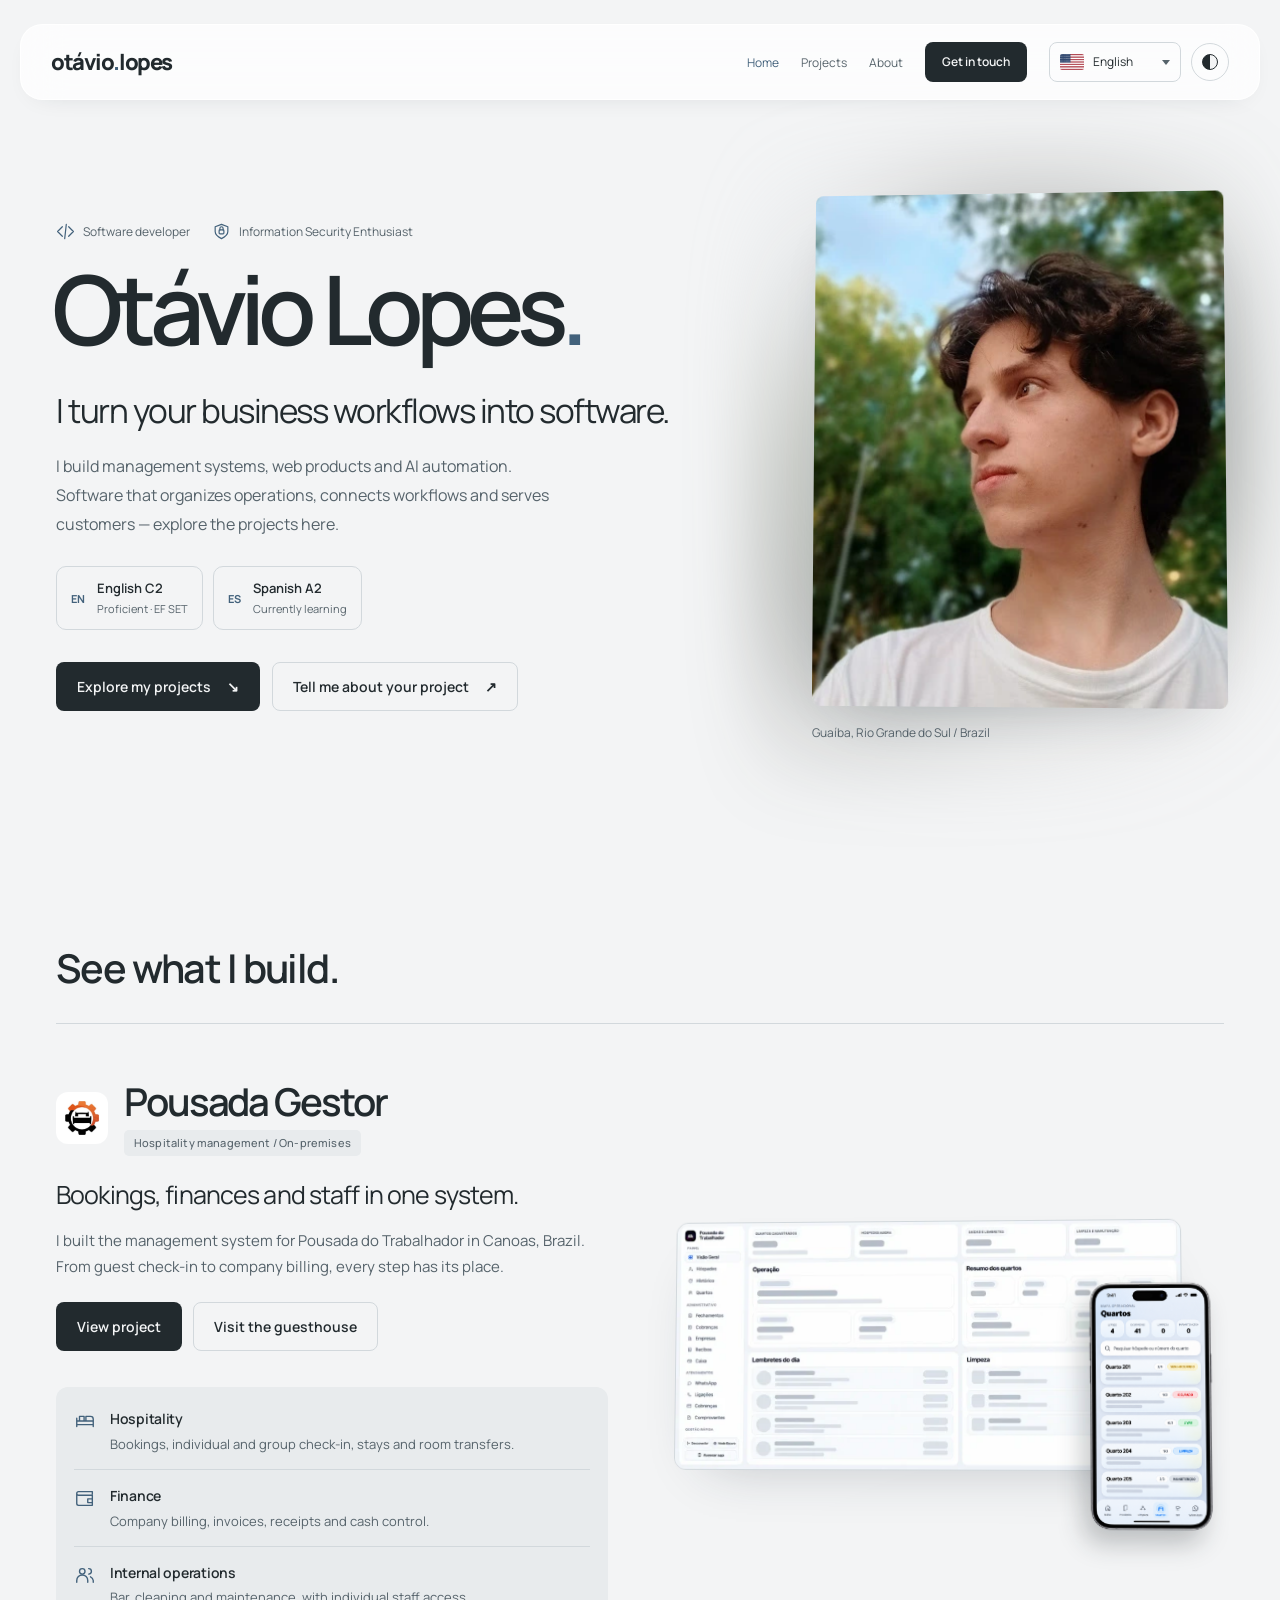
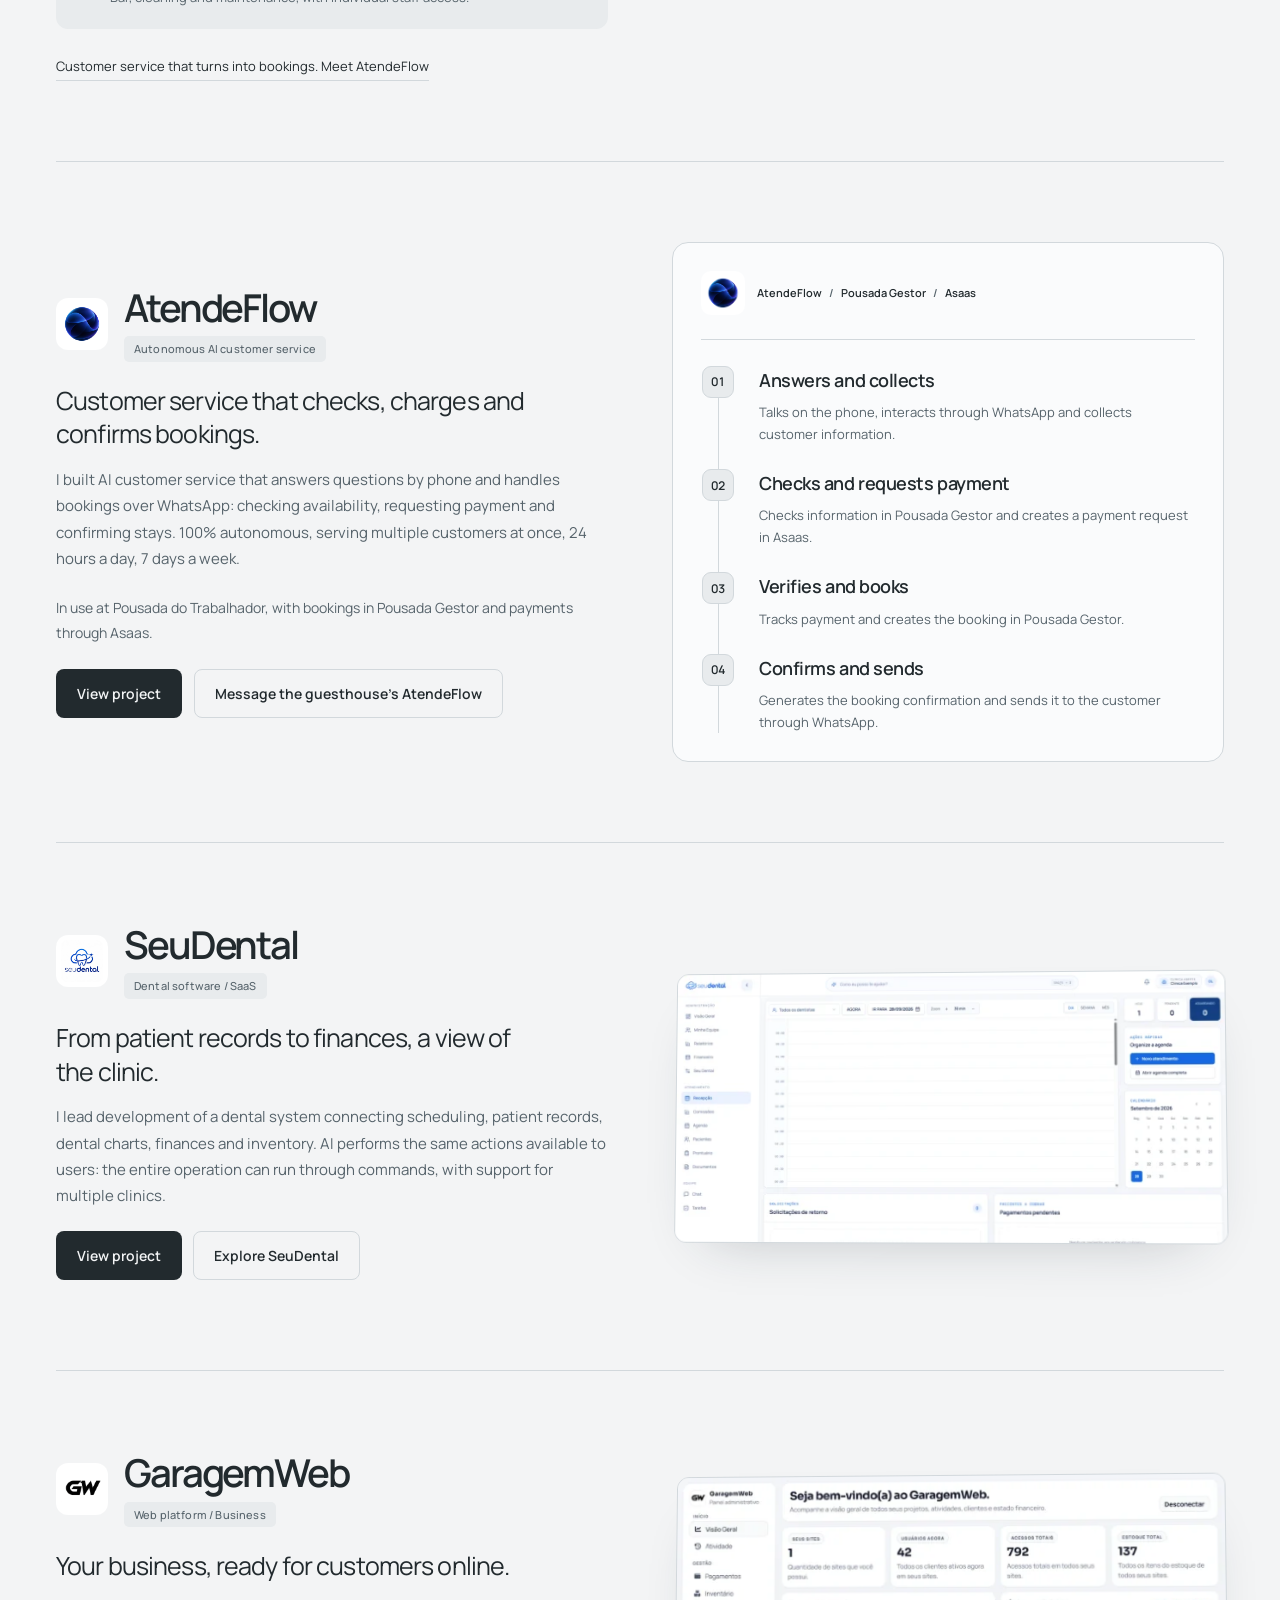
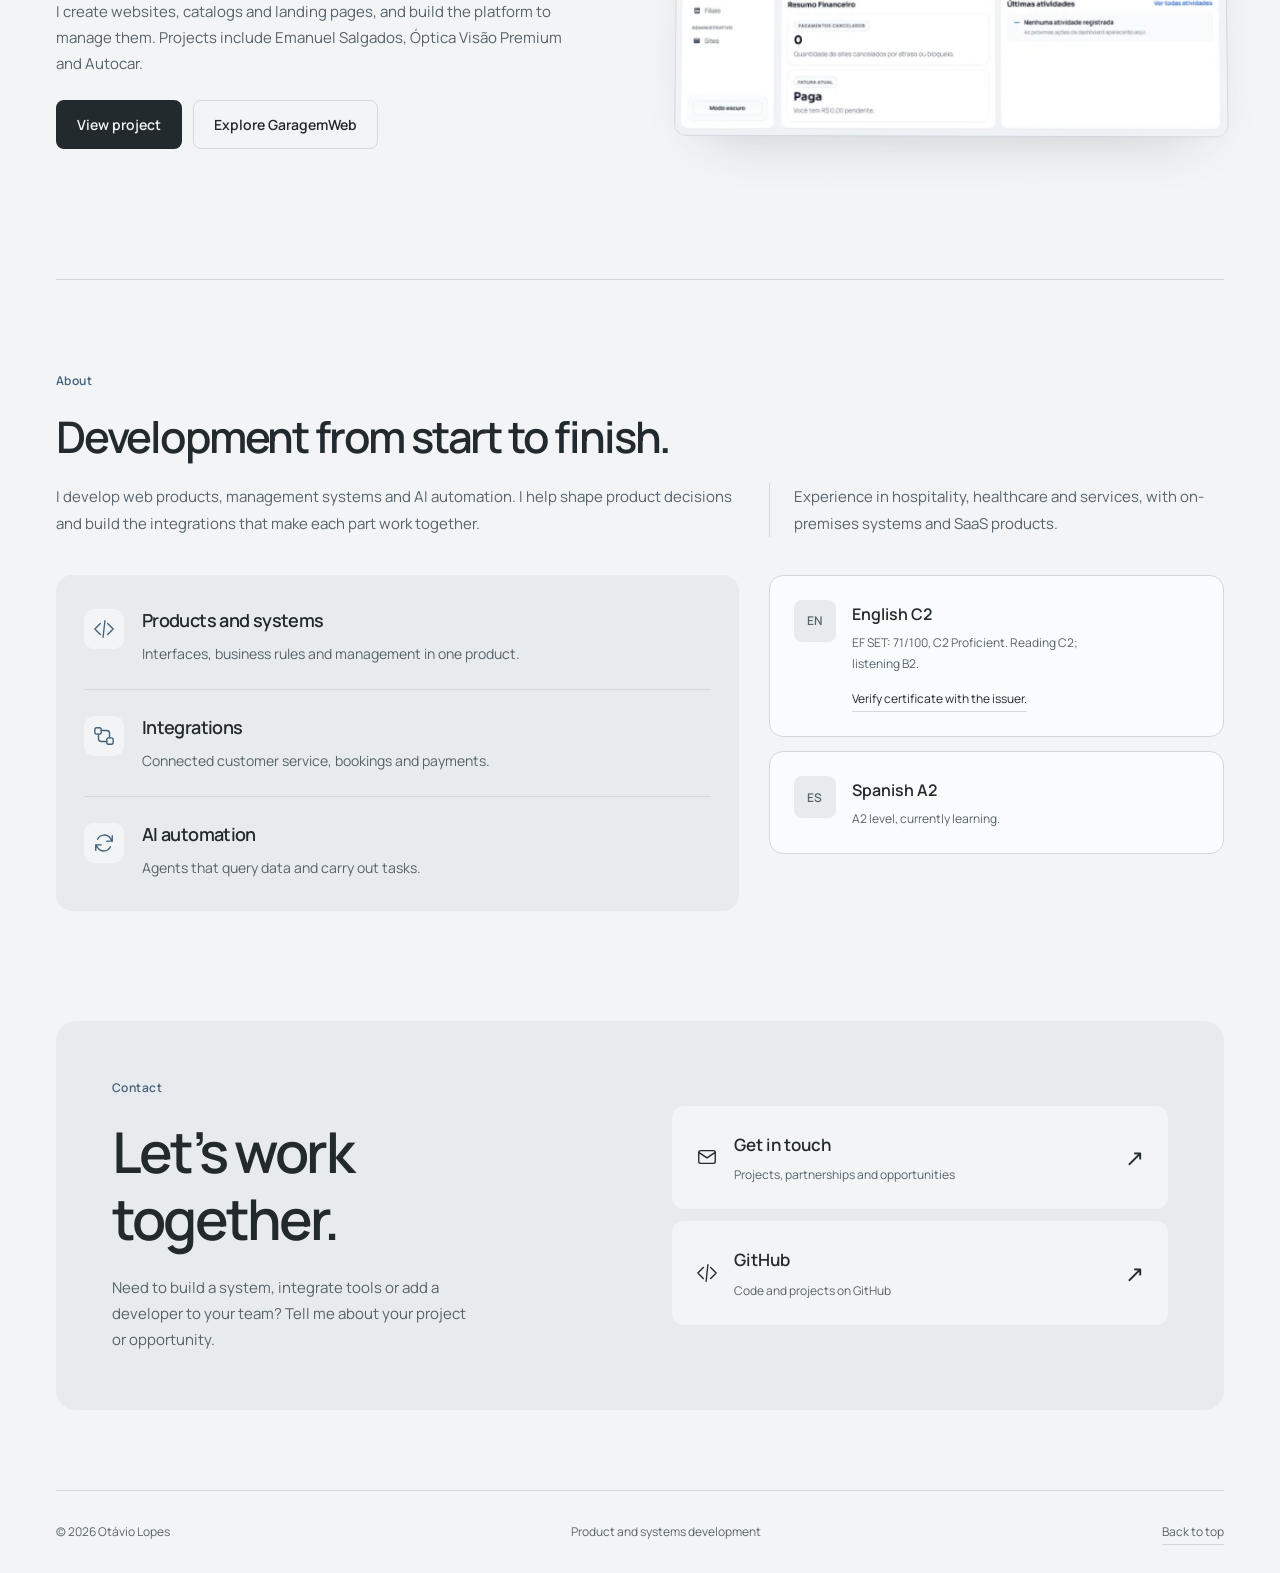
==== index.html @ 93d1ee9b "first commit" ====
<!doctype html>
<html lang="pt-BR">
  <head>
    <meta charset="UTF-8" />
    <meta name="viewport" content="width=device-width, initial-scale=1" />
    <meta
      name="description"
      content="Desenvolvedor de software em Guaíba, RS. Crio sistemas de gestão, produtos web, aplicativos e automações com IA. Conheça meus projetos e entre em contato."
    />
    <meta name="author" content="Otávio Lopes" />
    <meta name="theme-color" content="#f3f4f5" />
    <meta property="og:type" content="profile" />
    <meta property="og:site_name" content="Otávio Lopes" />
    <meta property="og:url" content="https://otaviolopes.com.br/" />
    <meta
      property="og:title"
      content="Otávio Lopes | Desenvolvedor de software e IA"
    />
    <meta
      property="og:description"
      content="Desenvolvedor de software em Guaíba, RS. Crio sistemas de gestão, produtos web, aplicativos e automações com IA. Conheça meus projetos e entre em contato."
    />
    <meta property="og:locale" content="pt_BR" />
    <meta property="og:locale:alternate" content="en_US" />
    <meta property="og:locale:alternate" content="es_ES" />
    <meta
      property="og:image"
      content="https://otaviolopes.com.br/imagens/profile/otavio-lopes.webp"
    />
    <meta property="og:image:alt" content="Otávio Lopes" />
    <meta property="profile:first_name" content="Otávio" />
    <meta property="profile:last_name" content="Lopes" />
    <meta property="profile:username" content="otavio-lops" />
    <meta name="twitter:card" content="summary_large_image" />
    <meta
      name="twitter:title"
      content="Otávio Lopes | Desenvolvedor de software e IA"
    />
    <meta
      name="twitter:description"
      content="Desenvolvedor de software em Guaíba, RS. Crio sistemas de gestão, produtos web, aplicativos e automações com IA. Conheça meus projetos e entre em contato."
    />
    <meta
      name="twitter:image"
      content="https://otaviolopes.com.br/imagens/profile/otavio-lopes.webp"
    />
    <meta name="twitter:image:alt" content="Otávio Lopes" />
    <link rel="canonical" href="https://otaviolopes.com.br/" />
    <link rel="author" href="https://github.com/otavio-lops" />
    <link rel="icon" type="image/webp" href="./imagens/brand/favicon.webp" />
    <link
      rel="preload"
      href="./fonts/manrope-latin.woff2"
      as="font"
      type="font/woff2"
      crossorigin=""
    />
    <title>Otávio Lopes | Desenvolvedor de software e IA</title>
    <script>
      (() => {
        let theme;
        try {
          theme = localStorage.getItem("otavio-theme-choice");
        } catch (_) {}
        document.documentElement.dataset.theme = ["light", "dark"].includes(
          theme,
        )
          ? theme
          : matchMedia("(prefers-color-scheme: dark)").matches
            ? "dark"
            : "light";
      })();
    </script>
    <script type="application/ld+json">
      {
        "@context": "https://schema.org",
        "@graph": [
          {
            "@type": "ProfilePage",
            "@id": "https://otaviolopes.com.br/#profile",
            "url": "https://otaviolopes.com.br/",
            "name": "Otávio Lopes | Desenvolvedor de software e IA",
            "description": "Desenvolvedor de software em Guaíba, RS. Crio sistemas de gestão, produtos web, aplicativos e automações com IA. Conheça meus projetos e entre em contato.",
            "inLanguage": "pt-BR",
            "isPartOf": {
              "@id": "https://otaviolopes.com.br/#website"
            },
            "mainEntity": {
              "@id": "https://otaviolopes.com.br/#person"
            },
            "about": [
              {
                "@id": "https://otaviolopes.com.br/projetos/pousada-gestor.html#software"
              },
              {
                "@id": "https://otaviolopes.com.br/projetos/atendeflow.html#software"
              },
              {
                "@id": "https://otaviolopes.com.br/projetos/seudental.html#software"
              },
              {
                "@id": "https://otaviolopes.com.br/projetos/garagemweb.html#software"
              }
            ],
            "hasPart": {
              "@id": "https://otaviolopes.com.br/#projetos"
            }
          },
          {
            "@type": "WebSite",
            "@id": "https://otaviolopes.com.br/#website",
            "url": "https://otaviolopes.com.br/",
            "name": "Otávio Lopes",
            "description": "Desenvolvedor de software em Guaíba, RS. Crio sistemas de gestão, produtos web, aplicativos e automações com IA. Conheça meus projetos e entre em contato.",
            "inLanguage": ["pt-BR", "en-US", "es-ES"],
            "publisher": {
              "@id": "https://otaviolopes.com.br/#person"
            }
          },
          {
            "@type": "Person",
            "@id": "https://otaviolopes.com.br/#person",
            "name": "Otávio Lopes",
            "url": "https://otaviolopes.com.br/",
            "image": "https://otaviolopes.com.br/imagens/profile/otavio-lopes.webp",
            "jobTitle": "Desenvolvedor de software",
            "description": "Crio sistemas de gestão, produtos web e automações com IA. Software que organiza a operação, conecta processos e atende clientes — com projetos que você pode conhecer aqui.",
            "address": {
              "@type": "PostalAddress",
              "addressLocality": "Guaíba",
              "addressRegion": "RS",
              "addressCountry": "BR"
            },
            "sameAs": ["https://github.com/otavio-lops"],
            "knowsLanguage": ["pt-BR", "en", "es"],
            "affiliation": {
              "@type": "Organization",
              "name": "GaragemWeb",
              "url": "https://garagemweb.com/"
            },
            "knowsAbout": [
              "Desenvolvimento de software",
              "Sistemas de gestão",
              "Automação com inteligência artificial",
              "Integrações de sistemas",
              "Segurança da Informação"
            ]
          },
          {
            "@type": "ItemList",
            "@id": "https://otaviolopes.com.br/#projetos",
            "name": "Projetos de software",
            "itemListElement": [
              {
                "@type": "ListItem",
                "position": 1,
                "url": "https://otaviolopes.com.br/projetos/pousada-gestor.html",
                "item": {
                  "@type": "SoftwareApplication",
                  "@id": "https://otaviolopes.com.br/projetos/pousada-gestor.html#software",
                  "name": "Pousada Gestor",
                  "url": "https://otaviolopes.com.br/projetos/pousada-gestor.html",
                  "description": "Desenvolvi o sistema que reúne a gestão da Pousada do Trabalhador, em Canoas. Da entrada do hóspede ao faturamento da empresa, cada etapa tem seu lugar.",
                  "applicationCategory": "BusinessApplication",
                  "image": "https://otaviolopes.com.br/imagens/projects/pousada-gestor/dashboard.webp",
                  "inLanguage": "pt-BR",
                  "creator": {
                    "@id": "https://otaviolopes.com.br/#person"
                  },
                  "mainEntityOfPage": {
                    "@id": "https://otaviolopes.com.br/projetos/pousada-gestor.html#webpage"
                  },
                  "operatingSystem": "Web, Android"
                }
              },
              {
                "@type": "ListItem",
                "position": 2,
                "url": "https://otaviolopes.com.br/projetos/atendeflow.html",
                "item": {
                  "@type": "SoftwareApplication",
                  "@id": "https://otaviolopes.com.br/projetos/atendeflow.html#software",
                  "name": "AtendeFlow",
                  "url": "https://otaviolopes.com.br/projetos/atendeflow.html",
                  "description": "Criei um atendimento com IA que responde dúvidas por telefone e conduz reservas pelo WhatsApp: consulta disponibilidade, gera cobranças e confirma a hospedagem. 100% autônomo, atendendo 24 horas por dia, 7 dias por semana, vários clientes ao mesmo tempo.",
                  "applicationCategory": "BusinessApplication",
                  "image": "https://otaviolopes.com.br/imagens/projects/atendeflow/logo.webp",
                  "inLanguage": "pt-BR",
                  "creator": {
                    "@id": "https://otaviolopes.com.br/#person"
                  },
                  "mainEntityOfPage": {
                    "@id": "https://otaviolopes.com.br/projetos/atendeflow.html#webpage"
                  }
                }
              },
              {
                "@type": "ListItem",
                "position": 3,
                "url": "https://otaviolopes.com.br/projetos/seudental.html",
                "item": {
                  "@type": "SoftwareApplication",
                  "@id": "https://otaviolopes.com.br/projetos/seudental.html#software",
                  "name": "SeuDental",
                  "url": "https://otaviolopes.com.br/projetos/seudental.html",
                  "description": "Lidero o desenvolvimento de um sistema odontológico que conecta agenda, prontuários, odontograma, financeiro e estoque. A IA executa as mesmas ações disponíveis ao usuário: toda a operação pode ser feita por comandos, com suporte a múltiplas clínicas.",
                  "applicationCategory": "HealthApplication",
                  "image": "https://otaviolopes.com.br/imagens/projects/seudental/dashboard.webp",
                  "inLanguage": "pt-BR",
                  "creator": {
                    "@id": "https://otaviolopes.com.br/#person"
                  },
                  "mainEntityOfPage": {
                    "@id": "https://otaviolopes.com.br/projetos/seudental.html#webpage"
                  },
                  "sameAs": "https://seudental.com.br/"
                }
              },
              {
                "@type": "ListItem",
                "position": 4,
                "url": "https://otaviolopes.com.br/projetos/garagemweb.html",
                "item": {
                  "@type": "SoftwareApplication",
                  "@id": "https://otaviolopes.com.br/projetos/garagemweb.html#software",
                  "name": "GaragemWeb",
                  "url": "https://otaviolopes.com.br/projetos/garagemweb.html",
                  "description": "Crio sites, catálogos e landing pages e desenvolvo a plataforma que permite administrá-los. Entre os trabalhos estão Emanuel Salgados, Óptica Visão Premium e Autocar.",
                  "applicationCategory": "BusinessApplication",
                  "image": "https://otaviolopes.com.br/imagens/projects/garagemweb/dashboard.webp",
                  "inLanguage": "pt-BR",
                  "creator": {
                    "@id": "https://otaviolopes.com.br/#person"
                  },
                  "mainEntityOfPage": {
                    "@id": "https://otaviolopes.com.br/projetos/garagemweb.html#webpage"
                  },
                  "sameAs": "https://garagemweb.com/"
                }
              }
            ]
          }
        ]
      }
    </script>
    <link rel="stylesheet" href="./vendor/select2.min.css" />
    <link rel="stylesheet" href="./styles.css" />
    <meta name="robots" content="index, follow, max-image-preview:large" />
  </head>
  <body>
    <a class="skip-link" href="#conteudo" data-i18n="skip"
      >Ir para o conteúdo</a
    >
    <header class="site-header container">
      <a class="brand" href="#inicio" aria-label="otávio.lopes"
        >otávio<span class="brand-dot">.</span>lopes</a
      >
      <nav
        id="navigation"
        class="main-nav"
        aria-label="Navegação principal"
        data-i18n-aria="navigation"
      >
        <a href="#inicio" data-i18n="nav_home">Início</a
        ><a href="#projetos" data-i18n="nav_projects">Projetos</a
        ><a href="#sobre" data-i18n="nav_about">Sobre</a
        ><button
          class="button header-contact contact-open"
          type="button"
          data-i18n="contact_action"
          aria-haspopup="dialog"
          aria-controls="contact-dialog"
        >
          Entrar em contato
        </button>
      </nav>
      <div class="header-controls">
        <label class="sr-only" for="language" data-i18n="language"
          >Idioma</label
        >
        <div class="language-picker">
          <select id="language">
            <option value="auto" data-i18n="automatic">Automático</option>
            <option value="pt" lang="pt-BR">PT</option>
            <option value="en" lang="en-US">EN</option>
            <option value="es" lang="es-ES">ES</option>
          </select>
        </div>
        <button
          type="button"
          class="theme-toggle"
          aria-label="Ativar tema escuro"
          aria-pressed="false"
        >
          <span class="theme-symbol" aria-hidden="true"></span>
        </button>
        <button
          type="button"
          class="nav-toggle"
          aria-label="Menu"
          data-i18n-aria="menu"
          aria-controls="navigation"
          aria-expanded="false"
        >
          <span data-i18n="menu">Menu</span
          ><span class="menu-symbol" aria-hidden="true"></span>
        </button>
      </div>
    </header>
    <main id="conteudo">
      <section id="inicio" class="hero container" aria-labelledby="hero-title">
        <div class="hero-copy">
          <div class="hero-specialties">
            <p class="hero-profession">
              <svg
                class="icon"
                viewBox="0 0 24 24"
                fill="none"
                stroke="currentColor"
                stroke-width="1.5"
                stroke-linecap="round"
                stroke-linejoin="round"
                aria-hidden="true"
              >
                <path d="m8 6-6 6 6 6m8-12 6 6-6 6m-3-15-2 18" /></svg
              ><span data-i18n="hero_label">Desenvolvedor de software</span>
            </p>
            <p class="hero-profession">
              <svg
                class="icon"
                viewBox="0 0 24 24"
                fill="none"
                stroke="currentColor"
                stroke-width="1.5"
                stroke-linecap="round"
                stroke-linejoin="round"
                aria-hidden="true"
              >
                <path d="M12 3 4 6v6c0 5 8 9 8 9s8-4 8-9V6l-8-3Z" />
                <rect x="9" y="10" width="6" height="5" rx="1" />
                <path d="M10 10V8a2 2 0 0 1 4 0v2" /></svg
              ><span data-i18n="security_label"
                >Entusiasta de Segurança da Informação</span
              >
            </p>
          </div>
          <h1 id="hero-title">
            Otávio Lopes<span class="name-period">.</span>
          </h1>
          <p data-i18n="hero_statement" class="hero-statement">
            Transformo processos do seu negócio em software.
          </p>
          <p data-i18n="hero_summary" class="hero-summary">
            Crio sistemas de gestão, produtos web e automações com IA. Software
            que organiza a operação, conecta processos e atende clientes — com
            projetos que você pode conhecer aqui.
          </p>
          <div class="hero-credentials">
            <button
              class="language-badge certificate-open"
              type="button"
              aria-label="Ver certificado C2"
              data-i18n-aria="certificate"
            >
              <span class="credential-code" aria-hidden="true">EN</span
              ><span class="credential-copy"
                ><strong data-i18n="english_level">Inglês C2</strong
                ><span data-i18n="english_detail"
                  >Proficiente · EF SET</span
                ></span
              >
            </button>
            <div class="language-badge">
              <span class="credential-code" aria-hidden="true">ES</span
              ><span class="credential-copy"
                ><strong data-i18n="spanish_level">Espanhol A2</strong
                ><span data-i18n="spanish_detail">Em aprendizado</span></span
              >
            </div>
          </div>
          <div class="actions">
            <a class="button" href="#projetos"
              ><span data-i18n="explore">Conheça meus projetos</span
              ><span aria-hidden="true">↘</span></a
            ><a class="button button-secondary" href="#contato"
              ><span data-i18n="talk">Fale sobre seu projeto</span
              ><span aria-hidden="true">↗</span></a
            >
          </div>
        </div>
        <figure class="hero-portrait">
          <div class="portrait-light" aria-hidden="true"></div>
          <img
            src="./imagens/profile/otavio-lopes.webp"
            width="512"
            height="512"
            alt="Otávio Lopes"
            fetchpriority="high"
          />
          <figcaption data-i18n="portrait_caption">
            Guaíba, Rio Grande do Sul / Brasil
          </figcaption>
        </figure>
      </section>
      <section
        id="projetos"
        class="projects container section"
        aria-labelledby="projects-title"
      >
        <div class="section-intro">
          <h2 data-i18n="projects_title" id="projects-title">
            O que eu desenvolvo, na prática.
          </h2>
        </div>
        <article
          id="pousada-gestor"
          class="case case-pousada"
          aria-labelledby="p-name"
        >
          <div class="case-heading">
            <div>
              <div class="project-identity">
                <img
                  class="project-logo"
                  src="./imagens/projects/pousada-gestor/logo.webp"
                  width="56"
                  height="56"
                  alt=""
                  loading="lazy"
                />
                <div class="project-title-group">
                  <h3 id="p-name">Pousada Gestor</h3>
                  <p data-i18n="p_category" class="case-category">
                    Gestão hoteleira / On-premises
                  </p>
                </div>
              </div>
            </div>
            <div class="case-description">
              <p data-i18n="p_title" class="case-statement">
                Reservas, caixa e equipe em um só sistema.
              </p>
              <p data-i18n="p_text">
                Desenvolvi o sistema que reúne a gestão da Pousada do
                Trabalhador, em Canoas. Da entrada do hóspede ao faturamento da
                empresa, cada etapa tem seu lugar.
              </p>
              <a
                class="button project-detail-button"
                href="./projetos/pousada-gestor.html"
                ><span data-i18n="view_project">Ver o projeto</span></a
              >
              <a
                class="button button-secondary"
                href="https://pousadadotrabalhador.com/"
                target="_blank"
                rel="noopener noreferrer"
                ><span data-i18n="visit_operation">Conheça a pousada</span></a
              >
            </div>
            <div class="operation-map">
              <div>
                <svg
                  class="icon"
                  viewBox="0 0 24 24"
                  fill="none"
                  stroke="currentColor"
                  stroke-width="1.5"
                  stroke-linecap="round"
                  stroke-linejoin="round"
                  aria-hidden="true"
                >
                  <path
                    d="M3 18v-9m18 9v-6H3m3 0V7h5v5m2 0V7h5a3 3 0 0 1 3 3v2M3 16h18"
                  />
                </svg>
                <div>
                  <h4 data-i18n="p_stays">Hospedagem</h4>
                  <p data-i18n="p_stays_text">
                    Reservas, check-in individual e em grupo, estadias e troca
                    de quartos.
                  </p>
                </div>
              </div>
              <div>
                <svg
                  class="icon"
                  viewBox="0 0 24 24"
                  fill="none"
                  stroke="currentColor"
                  stroke-width="1.5"
                  stroke-linecap="round"
                  stroke-linejoin="round"
                  aria-hidden="true"
                >
                  <path
                    d="M20 8V5H5a2 2 0 0 0 0 4h15v11H5a2 2 0 0 1-2-2V7m17 6h-5v4h5"
                  />
                </svg>
                <div>
                  <h4 data-i18n="p_finance">Financeiro</h4>
                  <p data-i18n="p_finance_text">
                    Cobranças para empresas, notas fiscais, recibos e controle
                    de caixa.
                  </p>
                </div>
              </div>
              <div>
                <svg
                  class="icon"
                  viewBox="0 0 24 24"
                  fill="none"
                  stroke="currentColor"
                  stroke-width="1.5"
                  stroke-linecap="round"
                  stroke-linejoin="round"
                  aria-hidden="true"
                >
                  <circle cx="9" cy="8" r="3" />
                  <path
                    d="M3 20v-2a6 6 0 0 1 12 0v2m1-15a3 3 0 0 1 0 6m2 3a5 5 0 0 1 3 4v2"
                  />
                </svg>
                <div>
                  <h4 data-i18n="p_team">Operação interna</h4>
                  <p data-i18n="p_team_text">
                    Bar, limpeza e manutenção, com acesso individual para a
                    equipe.
                  </p>
                </div>
              </div>
            </div>
            <a class="integration-link text-link" href="#atendeflow"
              ><span data-i18n="p_integration"
                >Atendimento que vira reserva. Veja o AtendeFlow</span
              ></a
            >
          </div>
          <figure class="case-visual pousada-media">
            <div class="image-link">
              <img
                src="./imagens/projects/pousada-gestor/dashboard.webp"
                srcset="
                  ./imagens/projects/pousada-gestor/dashboard-640.webp  640w,
                  ./imagens/projects/pousada-gestor/dashboard.webp     1792w
                "
                sizes="(max-width: 767px) 92vw, 45vw"
                alt="Visão geral do painel do Pousada Gestor"
                data-i18n-alt="photo_alt"
                width="1792"
                height="878"
                loading="lazy"
              />
              <img
                class="pousada-phone"
                src="./imagens/projects/pousada-gestor/mobile.webp"
                width="941"
                height="1672"
                alt="App do Pousada Gestor para celular com mapa de ocupação dos quartos"
                data-i18n-alt="pousada_phone_alt"
                loading="lazy"
              />
            </div>
          </figure>
        </article>
        <article
          id="atendeflow"
          class="case case-flow"
          aria-labelledby="a-name"
        >
          <div class="case-heading">
            <div>
              <div class="project-identity">
                <img
                  class="project-logo"
                  src="./imagens/projects/atendeflow/logo.webp"
                  width="56"
                  height="56"
                  alt=""
                  loading="lazy"
                />
                <div class="project-title-group">
                  <h3 id="a-name">AtendeFlow</h3>
                  <p data-i18n="a_category" class="case-category">
                    Atendimento autônomo com IA
                  </p>
                </div>
              </div>
            </div>
            <div class="case-description">
              <p data-i18n="a_title" class="case-statement">
                Atendimento que consulta, cobra e confirma reservas.
              </p>
              <p data-i18n="a_text">
                Criei um atendimento com IA que responde dúvidas por telefone e
                conduz reservas pelo WhatsApp: consulta disponibilidade, gera
                cobranças e confirma a hospedagem. 100% autônomo, atendendo 24
                horas por dia, 7 dias por semana, vários clientes ao mesmo
                tempo.
              </p>
            </div>
            <div class="flow-details">
              <div>
                <p data-i18n="a_context">
                  Em uso na Pousada do Trabalhador, com reservas no Pousada
                  Gestor e cobranças pelo Asaas.
                </p>
              </div>
              <div class="flow-actions">
                <a
                  class="button project-detail-button"
                  href="./projetos/atendeflow.html"
                  ><span data-i18n="view_project">Ver o projeto</span></a
                ><a
                  class="button button-secondary"
                  href="https://wa.me/555123917293"
                  target="_blank"
                  rel="noopener noreferrer"
                  ><span data-i18n="a_call"
                    >Mandar mensagem para o AtendeFlow da Pousada</span
                  ></a
                >
              </div>
            </div>
          </div>
          <div class="flow-board">
            <div class="flow-board-heading">
              <img
                src="./imagens/projects/atendeflow/logo.webp"
                width="44"
                height="44"
                alt=""
                loading="lazy"
              /><span
                >AtendeFlow <span aria-hidden="true">/</span> Pousada Gestor
                <span aria-hidden="true">/</span> Asaas</span
              >
            </div>
            <ol class="flow-steps">
              <li>
                <span class="step-number" aria-hidden="true">01</span>
                <h4 data-i18n="a_1">Atende e coleta</h4>
                <p data-i18n="a_1_text">
                  Conversa por ligação, interage pelo WhatsApp e reúne os dados
                  do cliente.
                </p>
              </li>
              <li>
                <span class="step-number" aria-hidden="true">02</span>
                <h4 data-i18n="a_2">Consulta e cobra</h4>
                <p data-i18n="a_2_text">
                  Consulta informações no Pousada Gestor e cria a cobrança no
                  Asaas.
                </p>
              </li>
              <li>
                <span class="step-number" aria-hidden="true">03</span>
                <h4 data-i18n="a_3">Verifica e reserva</h4>
                <p data-i18n="a_3_text">
                  Acompanha o pagamento e realiza a reserva no Pousada Gestor.
                </p>
              </li>
              <li>
                <span class="step-number" aria-hidden="true">04</span>
                <h4 data-i18n="a_4">Confirma e envia</h4>
                <p data-i18n="a_4_text">
                  Gera o comprovante da reserva e envia ao cliente pelo
                  WhatsApp.
                </p>
              </li>
            </ol>
          </div>
        </article>
        <article
          id="seudental"
          class="case case-dental"
          aria-labelledby="s-name"
        >
          <div class="case-heading">
            <div>
              <div class="project-identity">
                <img
                  class="project-logo"
                  src="./imagens/projects/seudental/logo.webp"
                  width="56"
                  height="56"
                  alt=""
                  loading="lazy"
                />
                <div class="project-title-group">
                  <h3 id="s-name">SeuDental</h3>
                  <p data-i18n="s_category" class="case-category">
                    Software odontológico / SaaS
                  </p>
                </div>
              </div>
            </div>
            <div class="case-description">
              <p data-i18n="s_title" class="case-statement">
                Do prontuário ao caixa, uma visão da clínica.
              </p>
              <p data-i18n="s_text">
                Lidero o desenvolvimento de um sistema odontológico que conecta
                agenda, prontuários, odontograma, financeiro e estoque. A IA
                executa as mesmas ações disponíveis ao usuário: toda a operação
                pode ser feita por comandos, com suporte a múltiplas clínicas.
              </p>
              <a
                class="button project-detail-button"
                href="./projetos/seudental.html"
                ><span data-i18n="view_project">Ver o projeto</span></a
              >
              <a
                class="button button-secondary"
                href="https://seudental.com.br/"
                target="_blank"
                rel="noopener noreferrer"
                ><span data-i18n="visit_s">Explorar o SeuDental</span></a
              >
            </div>
          </div>
          <figure class="case-visual dental-media">
            <div class="image-link">
              <img
                src="./imagens/projects/seudental/dashboard.webp"
                srcset="
                  ./imagens/projects/seudental/dashboard-640.webp  640w,
                  ./imagens/projects/seudental/dashboard.webp     1904w
                "
                sizes="(max-width: 767px) 92vw, 45vw"
                alt="Tela de recepção do SeuDental com agenda e dados demonstrativos"
                data-i18n-alt="dental_alt"
                width="1904"
                height="939"
                loading="lazy"
              />
            </div>
          </figure>
        </article>
        <article
          id="garagemweb"
          class="case case-garage"
          aria-labelledby="g-name"
        >
          <div class="case-heading">
            <div>
              <div class="project-identity">
                <img
                  class="project-logo"
                  src="./imagens/projects/garagemweb/logo.webp"
                  width="56"
                  height="56"
                  alt=""
                  loading="lazy"
                />
                <div class="project-title-group">
                  <h3 id="g-name">GaragemWeb</h3>
                  <p data-i18n="g_category" class="case-category">
                    Plataforma web / Negócios
                  </p>
                </div>
              </div>
            </div>
            <div class="case-description">
              <p data-i18n="g_title" class="case-statement">
                Seu negócio pronto para receber clientes online.
              </p>
              <p data-i18n="g_text">
                Crio sites, catálogos e landing pages e desenvolvo a plataforma
                que permite administrá-los. Entre os trabalhos estão Emanuel
                Salgados, Óptica Visão Premium e Autocar.
              </p>
              <a
                class="button project-detail-button"
                href="./projetos/garagemweb.html"
                ><span data-i18n="view_project">Ver o projeto</span></a
              >
              <a
                class="button button-secondary"
                href="https://garagemweb.com/"
                target="_blank"
                rel="noopener noreferrer"
                ><span data-i18n="visit_g">Conheça a GaragemWeb</span></a
              >
            </div>
          </div>
          <figure class="case-visual garage-media">
            <div class="image-link">
              <img
                src="./imagens/projects/garagemweb/dashboard.webp"
                srcset="
                  ./imagens/projects/garagemweb/dashboard-640.webp  640w,
                  ./imagens/projects/garagemweb/dashboard.webp     1600w
                "
                sizes="(max-width: 767px) 92vw, 45vw"
                alt="Painel administrativo da GaragemWeb com visão geral dos sites e financeiro"
                data-i18n-alt="garage_alt"
                width="1600"
                height="756"
                loading="lazy"
              />
            </div>
          </figure>
        </article>
      </section>
      <section
        id="sobre"
        class="about-section section container"
        aria-labelledby="about-title"
      >
        <div class="about-grid about-rebuilt">
          <div class="about-overview">
            <p data-i18n="nav_about" class="section-label">Sobre</p>
            <h2 data-i18n="about_title" id="about-title">
              Desenvolvimento de ponta a ponta.
            </h2>
            <div class="about-copy">
              <p data-i18n="about_1">
                Desenvolvo produtos web, sistemas de gestão e automações com IA.
                Participo das decisões do produto e construo as integrações que
                fazem cada parte funcionar em conjunto.
              </p>
              <p data-i18n="about_2">
                Experiência em hotelaria, saúde e serviços, com sistemas locais
                e produtos SaaS.
              </p>
            </div>
          </div>
          <ul class="capability-list">
            <li>
              <svg
                class="icon"
                viewBox="0 0 24 24"
                fill="none"
                stroke="currentColor"
                stroke-width="1.5"
                stroke-linecap="round"
                stroke-linejoin="round"
                aria-hidden="true"
              >
                <path d="m8 6-6 6 6 6m8-12 6 6-6 6m-3-15-2 18" />
              </svg>
              <div>
                <h3 data-i18n="capability_product">Produtos e sistemas</h3>
                <p data-i18n="capability_product_text">
                  Interfaces, regras de negócio e gestão em um mesmo produto.
                </p>
              </div>
            </li>
            <li>
              <svg
                class="icon"
                viewBox="0 0 24 24"
                fill="none"
                stroke="currentColor"
                stroke-width="1.5"
                stroke-linecap="round"
                stroke-linejoin="round"
                aria-hidden="true"
              >
                <rect x="2" y="3" width="7" height="7" rx="2" />
                <rect x="15" y="14" width="7" height="7" rx="2" />
                <path d="M9 6h6a3 3 0 0 1 3 3v5M6 10v5a3 3 0 0 0 3 3h6" />
              </svg>
              <div>
                <h3 data-i18n="capability_integrations">Integrações</h3>
                <p data-i18n="capability_integrations_text">
                  Atendimento, reservas e pagamentos conectados.
                </p>
              </div>
            </li>
            <li>
              <svg
                class="icon"
                viewBox="0 0 24 24"
                fill="none"
                stroke="currentColor"
                stroke-width="1.5"
                stroke-linecap="round"
                stroke-linejoin="round"
                aria-hidden="true"
              >
                <path
                  d="M5 8a8 8 0 0 1 14-1l2 3m0-6v6h-6M19 16a8 8 0 0 1-14 1l-2-3m0 6v-6h6"
                />
              </svg>
              <div>
                <h3 data-i18n="capability_ai">Automação com IA</h3>
                <p data-i18n="capability_ai_text">
                  Agentes que consultam dados e executam tarefas.
                </p>
              </div>
            </li>
          </ul>
          <div class="language-strip">
            <div class="language-summary">
              <span class="language-code" aria-hidden="true">EN</span>
              <div>
                <h3 data-i18n="english_level">Inglês C2</h3>
                <p data-i18n="english_scores">
                  EF SET: 71/100, C2 Proficient. Leitura C2; compreensão oral
                  B2.
                </p>
              </div>
              <a
                class="text-link"
                href="https://cert.efset.org/8QAYNV"
                target="_blank"
                rel="noopener noreferrer"
                ><span data-i18n="validate">Validar no EF SET</span></a
              >
            </div>
            <div class="language-summary">
              <span class="language-code" aria-hidden="true">ES</span>
              <div>
                <h3 data-i18n="spanish_level">Espanhol A2</h3>
                <p data-i18n="spanish_learning">
                  Nível A2, em processo de aprendizado.
                </p>
              </div>
            </div>
          </div>
        </div>
      </section>
      <section
        id="contato"
        class="contact-section section container contact-rebuilt"
        aria-labelledby="contact-title"
      >
        <div class="contact-panel">
          <div class="contact-heading">
            <p data-i18n="nav_contact" class="section-label">Contato</p>
            <h2 data-i18n="contact_title" id="contact-title">
              Vamos trabalhar juntos.
            </h2>
            <p data-i18n="contact_text">
              Precisa desenvolver um sistema, integrar ferramentas ou reforçar
              sua equipe? Conte o contexto do projeto ou da oportunidade.
            </p>
          </div>
          <div class="contact-options">
            <button
              class="contact-option contact-open"
              type="button"
              aria-haspopup="dialog"
              aria-controls="contact-dialog"
            >
              <svg
                class="icon"
                viewBox="0 0 24 24"
                fill="none"
                stroke="currentColor"
                stroke-width="1.5"
                stroke-linecap="round"
                stroke-linejoin="round"
                aria-hidden="true"
              >
                <rect x="3" y="5" width="18" height="14" rx="2" />
                <path d="m3 7 9 6 9-6" /></svg
              ><span class="contact-option-copy"
                ><strong data-i18n="contact_action">Entrar em contato</strong
                ><span data-i18n="contact_note" class="contact-address"
                  >Projetos, parcerias e oportunidades</span
                ></span
              ><span class="contact-arrow" aria-hidden="true">↗</span></button
            ><a
              class="contact-option"
              href="https://github.com/otavio-lops"
              target="_blank"
              rel="noopener noreferrer"
              ><svg
                class="icon"
                viewBox="0 0 24 24"
                fill="none"
                stroke="currentColor"
                stroke-width="1.5"
                stroke-linecap="round"
                stroke-linejoin="round"
                aria-hidden="true"
              >
                <path d="m8 6-6 6 6 6m8-12 6 6-6 6m-3-15-2 18" />
              </svg>
              <div>
                <strong>GitHub</strong
                ><span data-i18n="github" class="contact-address"
                  >Código e projetos no GitHub</span
                >
              </div>
              <span class="contact-arrow" aria-hidden="true">↗</span></a
            >
          </div>
        </div>
      </section>
    </main>
    <footer class="container site-footer">
      <p>© <span id="current-year">2026</span> Otávio Lopes</p>
      <p data-i18n="footer">Desenvolvimento de produtos e sistemas</p>
      <a href="#inicio" class="text-link"
        ><span data-i18n="back">Voltar ao início</span></a
      >
    </footer>
    <dialog
      id="contact-dialog"
      class="contact-dialog"
      aria-labelledby="contact-dialog-title"
    >
      <div class="dialog-heading">
        <h2 id="contact-dialog-title" data-i18n="contact_action">
          Entrar em contato
        </h2>
        <button
          class="dialog-close contact-dialog-close"
          type="button"
          aria-label="Fechar"
          data-i18n-aria="close"
        >
          <svg
            viewBox="0 0 24 24"
            fill="none"
            stroke="currentColor"
            stroke-width="1.75"
            stroke-linecap="round"
            aria-hidden="true"
          >
            <path d="m6 6 12 12M18 6 6 18" />
          </svg>
        </button>
      </div>
      <div class="contact-dialog-grid">
        <section
          class="contact-form-card"
          aria-labelledby="contact-intro-title"
        >
          <h3 id="contact-intro-title" data-i18n="contact_intro">
            Qual é o próximo passo do seu projeto?
          </h3>
          <p data-i18n="contact_intro_text">
            Conte o que você quer construir ou melhorar e em que ponto está
            hoje.
          </p>
          <form
            id="contact-form"
            class="contact-form"
            action="https://formspree.io/f/xaeqbloy"
            method="POST"
            aria-describedby="contact-status"
          >
            <div class="contact-fields">
              <div class="form-field">
                <label for="contact-name" data-i18n="form_name">Nome</label
                ><input
                  id="contact-name"
                  name="name"
                  type="text"
                  autocomplete="name"
                  required
                  maxlength="120"
                />
              </div>
              <div class="form-field">
                <label for="contact-email" data-i18n="form_email"
                  >Seu e-mail</label
                ><input
                  id="contact-email"
                  name="email"
                  type="email"
                  autocomplete="email"
                  required
                  maxlength="254"
                />
              </div>
            </div>
            <div class="form-field">
              <label for="contact-message" data-i18n="form_message"
                >Sua mensagem</label
              ><textarea
                id="contact-message"
                name="message"
                rows="5"
                required
                maxlength="10000"
              ></textarea>
            </div>
            <input
              class="form-honeypot"
              type="text"
              name="_gotcha"
              tabindex="-1"
              autocomplete="off"
              aria-hidden="true"
            />
            <button class="button form-submit" type="submit">
              <span data-i18n="form_send">Enviar mensagem</span>
            </button>
            <p
              id="contact-status"
              class="contact-status"
              role="status"
              aria-live="polite"
              aria-atomic="true"
            ></p>
          </form>
        </section>
        <aside
          class="contact-response-card"
          aria-labelledby="contact-response-title"
        >
          <span data-i18n="contact_response_time" class="response-time"
            >Até 8h</span
          >
          <h3 data-i18n="contact_response_title" id="contact-response-title">
            Para o primeiro retorno.
          </h3>
          <p data-i18n="contact_response_text">
            Leio sua mensagem e retorno por e-mail para entender o que você
            precisa.
          </p>
          <div class="contact-direct">
            <svg
              class="icon"
              viewBox="0 0 24 24"
              fill="none"
              stroke="currentColor"
              stroke-width="1.5"
              stroke-linecap="round"
              stroke-linejoin="round"
              aria-hidden="true"
            >
              <path
                d="M21 11.5a8.5 8.5 0 0 1-8.5 8.5H4l-2 2V11.5A8.5 8.5 0 0 1 10.5 3H13a8 8 0 0 1 8 8.5Z"
              />
              <path d="M7 10h10M7 14h6" />
            </svg>
            <div>
              <h4 data-i18n="contact_direct_title">
                Depois, a conversa segue de perto.
              </h4>
              <p data-i18n="contact_direct_text">
                Combinamos um canal direto para trocar ideias e resolver os
                próximos passos com agilidade.
              </p>
            </div>
          </div>
        </aside>
      </div>
    </dialog>
    <dialog id="certificate-dialog" aria-labelledby="certificate-title">
      <div class="dialog-heading">
        <h2 data-i18n="certificate_title" id="certificate-title">
          Inglês / EF SET
        </h2>
        <button
          class="dialog-close"
          type="button"
          aria-label="Fechar"
          data-i18n-aria="close"
        >
          <svg
            viewBox="0 0 24 24"
            fill="none"
            stroke="currentColor"
            stroke-width="1.75"
            stroke-linecap="round"
            aria-hidden="true"
          >
            <path d="m6 6 12 12M18 6 6 18" />
          </svg>
        </button>
      </div>
      <p data-i18n="certificate_text">
        Resultado geral: 71/100, C2 Proficient. Leitura: 84, C2. Compreensão
        oral: 58, B2.
      </p>
      <img
        src="./imagens/certificates/ingles-efset.webp"
        width="1655"
        height="2341"
        alt="Certificado EF SET de Otávio Lopes com resultado geral C2"
        data-i18n-alt="certificate_alt"
        loading="lazy"
      />
      <div class="dialog-actions">
        <a
          class="button"
          href="./certificados/certificado-ingles.pdf"
          download="otavio-lopes-ef-set.pdf"
          data-i18n="download"
          >Baixar PDF</a
        ><a
          class="text-link"
          href="https://cert.efset.org/8QAYNV"
          target="_blank"
          rel="noopener noreferrer"
          ><span data-i18n="validate">Validar certificado no emissor.</span
          ><span aria-hidden="true">↗</span></a
        >
      </div>
    </dialog>
    <script src="./vendor/jquery.min.js" defer></script>
    <script src="./vendor/select2.min.js" defer></script>
    <script src="./script.js" defer=""></script>
  </body>
</html>
---- styles.css ----
﻿@font-face {
  font-family: Manrope;
  src: url("./fonts/manrope-latin.woff2") format("woff2");
  font-weight: 200 800;
  font-display: swap;
}
:root {
  color-scheme: light;
  --background: #f3f4f5;
  --surface: #e8ebed;
  --surface-raised: #fafbfc;
  --ink: #222a2e;
  --muted: #56636b;
  --line: #d2d8dc;
  --accent: #42617b;
  --button-ink: #fafbfc;
  --header: rgb(255 255 255 / 0.74);
  --header-line: rgb(255 255 255 / 0.85);
  --ambient: rgb(137 157 148 / 0.22);
  --shadow: 0 24px 56px -36px rgb(34 48 59 / 0.32);
  --ease: cubic-bezier(0.16, 1, 0.3, 1);
}
html[data-theme="dark"] {
  color-scheme: dark;
  --background: #000000;
  --surface: #0c0c0c;
  --surface-raised: #111111;
  --ink: #f0f0f0;
  --muted: #a8a8a8;
  --line: #292929;
  --accent: #8faac2;
  --button-ink: #000000;
  --header: rgb(0 0 0 / 0.9);
  --header-line: rgb(255 255 255 / 0.12);
  --ambient: rgb(85 110 137 / 0.12);
  --shadow: 0 24px 56px -36px rgb(0 0 0 / 0.7);
}
* {
  box-sizing: border-box;
}
html {
  scroll-behavior: smooth;
  scroll-padding-top: 112px;
}
body {
  margin: 0;
  cursor: default;
  background: var(--background);
  color: var(--ink);
  font:
    400 15px/1.75 Manrope,
    "Segoe UI",
    sans-serif;
  -webkit-font-smoothing: antialiased;
}
::selection {
  background: var(--accent);
  color: var(--background);
}
a {
  color: inherit;
  text-decoration: none;
  cursor: pointer;
}
input:not([type="button"]):not([type="submit"]):not([type="checkbox"]):not(
    [type="radio"]
  ),
textarea,
[contenteditable="true"] {
  cursor: text;
}
html:has(dialog[open]) {
  overflow: hidden;
}
button,
select {
  font: inherit;
  color: inherit;
  cursor: pointer;
}
button {
  border: 0;
}
img {
  display: block;
  max-width: 100%;
}
h1,
h2,
h3,
h4,
p,
figure,
dl {
  margin: 0;
}
h1,
h2,
h3,
h4 {
  font-weight: 600;
}
p {
  text-wrap: pretty;
}
:focus-visible {
  outline: 2px solid var(--accent);
  outline-offset: 5px;
}
[hidden] {
  display: none !important;
}
.container {
  width: min(1280px, calc(100% - 112px));
  margin-inline: auto;
}
.sr-only {
  position: absolute;
  width: 1px;
  height: 1px;
  padding: 0;
  margin: -1px;
  overflow: hidden;
  clip-path: inset(50%);
  white-space: nowrap;
  border: 0;
}
.skip-link {
  position: fixed;
  top: 12px;
  left: 12px;
  z-index: 4;
  padding: 12px 20px;
  background: var(--ink);
  color: var(--background);
  transform: translateY(-180%);
}
.skip-link:focus {
  transform: none;
}
.site-header {
  width: min(1408px, calc(110% - 123.2px), calc(100% - 40px));
  position: sticky;
  top: 24px;
  z-index: 3;
  display: flex;
  align-items: center;
  gap: 22px;
  min-height: 76px;
  padding-inline: 30px;
  margin-top: 24px;
  border: 1px solid var(--header-line);
  border-radius: 22px;
  background: var(--header);
  backdrop-filter: blur(20px);
  box-shadow: 0 8px 28px -18px rgb(25 40 50 / 0.2);
}
.brand {
  font-weight: 800;
  font-size: 22px;
  letter-spacing: -0.065em;
  white-space: nowrap;
}
.brand-dot,
.name-period {
  color: var(--accent);
}
.main-nav {
  display: flex;
  gap: 22px;
  margin-left: auto;
  font-size: 12px;
}
.header-contact.button {
  flex: none;
  min-height: 40px;
  padding: 10px 16px;
  font-size: 12px;
}
.contact-dialog {
  width: min(960px, calc(100% - 32px));
  padding: 24px;
  border-radius: 16px;
}
.contact-dialog .dialog-heading {
  margin-bottom: 28px;
}
.contact-option-copy {
  min-width: 0;
  text-align: left;
}
.contact-option.contact-open {
  width: 100%;
  text-align: left;
}
@media (max-width: 767px) {
  .site-header {
    flex-wrap: wrap;
    padding-block: 12px;
    row-gap: 10px;
  }
  .header-contact.button {
    width: 100%;
    margin-top: 10px;
  }
  .contact-dialog {
    padding: 22px;
  }
}
.main-nav a {
  padding-block: 12px;
  color: var(--muted);
  transition: color 0.2s;
}
.main-nav a:hover,
.main-nav a[aria-current] {
  color: var(--accent);
}
.header-controls {
  display: flex;
  align-items: center;
  gap: 10px;
}
#language {
  max-width: 125px;
  font-size: 11px;
  border: 0;
  padding: 12px 4px;
  background: transparent;
}
#language option {
  background: var(--background);
  color: var(--ink);
}
.language-picker {
  position: relative;
  width: 132px;
  flex: none;
}
.language-picker .select2-container .select2-selection--single {
  height: 40px;
  border: 1px solid var(--line);
  border-radius: 8px;
  background: transparent;
}
.language-picker
  .select2-container--default
  .select2-selection--single
  .select2-selection__rendered {
  color: var(--ink);
  padding-left: 10px;
  padding-right: 24px;
  line-height: 38px;
}
.language-picker
  .select2-container--default
  .select2-selection--single
  .select2-selection__arrow {
  top: 7px;
  right: 5px;
}
.language-picker
  .select2-container--default
  .select2-selection--single
  .select2-selection__arrow
  b {
  border-top-color: var(--muted);
}
.language-picker .select2-dropdown {
  width: 200px !important;
  right: auto;
  left: 0;
  margin-top: 8px;
  padding: 6px;
  border: 1px solid var(--line);
  border-radius: 12px;
  background: var(--surface-raised);
  color: var(--ink);
  box-shadow: var(--shadow);
  overflow: hidden;
}
.language-picker > .language-menu-position {
  position: absolute !important;
  top: 100% !important;
  left: 0 !important;
  right: auto !important;
  width: 200px;
}
.language-picker .select2-search--dropdown {
  padding: 4px 4px 8px;
}
.language-picker .select2-search--dropdown .select2-search__field {
  background: var(--background);
  border: 1px solid var(--line);
  border-radius: 6px;
  color: var(--ink);
  padding: 7px;
  font: inherit;
  font-size: 12px;
}
.language-picker .select2-results__option {
  padding: 10px;
  border-radius: 6px;
}
.language-choice {
  display: flex;
  align-items: center;
  gap: 9px;
  font-size: 12px;
  white-space: nowrap;
}
.language-choice img {
  width: 24px;
  height: 16px;
  border-radius: 2px;
  flex: none;
}
.language-globe {
  width: 24px;
  font-size: 22px;
  line-height: 1;
  text-align: center;
  color: var(--accent);
}
.language-picker
  .select2-container--default
  .select2-results__option[aria-selected="true"] {
  background: var(--surface);
}
.language-picker
  .select2-container--default
  .select2-results__option--highlighted[aria-selected] {
  background: var(--accent);
  color: var(--button-ink);
}
.language-picker
  .select2-container--default
  .select2-results__option--highlighted
  .language-globe {
  color: inherit;
}
.language-picker .select2-selection:focus-visible {
  outline: 2px solid var(--accent);
  outline-offset: 4px;
}
@media (max-width: 767px) {
  .language-picker {
    width: 78px;
  }
  .language-picker .select2-selection .language-choice-label {
    display: none;
  }
  .language-picker .select2-selection .language-choice::after {
    content: attr(data-short-label);
  }
  .nav-toggle > span[data-i18n] {
    display: none;
  }
  .language-picker .select2-selection .language-auto .language-choice-label {
    display: none;
  }
  .language-choice {
    font-size: 11px;
    gap: 6px;
  }
  .language-choice img {
    width: 21px;
    height: 14px;
  }
}
@media (max-width: 359px) {
  .site-header {
    padding-inline: 8px;
    gap: 6px;
  }
  .header-controls {
    gap: 4px;
  }
  .language-picker {
    width: 78px;
  }
  .language-picker
    .select2-container--default
    .select2-selection--single
    .select2-selection__rendered {
    padding-left: 7px;
    padding-right: 20px;
  }
}
.theme-toggle {
  display: grid;
  place-items: center;
  flex: none;
  width: 38px;
  height: 38px;
  padding: 0;
  background: transparent;
  border: 1px solid var(--line);
  border-radius: 50%;
}
.theme-symbol {
  display: block;
  width: 16px;
  height: 16px;
  border: 1.5px solid var(--ink);
  border-radius: 50%;
  background: linear-gradient(90deg, var(--ink) 50%, var(--background) 50%);
}
.theme-toggle:hover {
  background: var(--surface);
}
.nav-toggle {
  display: none;
  align-items: center;
  gap: 8px;
  padding: 12px 0 12px 8px;
  background: none;
  font-size: 12px;
}
.menu-symbol {
  width: 16px;
  height: 8px;
  border-block: 1px solid currentColor;
}
.hero {
  display: grid;
  grid-template-columns: minmax(0, 1.5fr) minmax(0, 1fr);
  align-items: center;
  gap: 72px;
  padding-block: 90px 110px;
}
.hero-profession {
  font-size: 16px;
  margin-bottom: 16px;
  color: var(--muted);
}
h1 {
  font-size: clamp(64px, 7.5vw, 108px);
  line-height: 1.08;
  letter-spacing: -0.075em;
  font-weight: 600;
  white-space: nowrap;
  margin-left: -0.04em;
  margin-bottom: 28px;
}
.hero-statement {
  font-size: clamp(26px, 2.6vw, 36px);
  line-height: 1.3;
  letter-spacing: -0.045em;
  max-width: 650px;
  text-wrap: balance;
}
.hero-summary {
  font-size: 16px;
  line-height: 1.8;
  color: var(--muted);
  max-width: 500px;
  margin-top: 20px;
}
.languages {
  display: grid;
  grid-template-columns: 1fr 1fr;
  gap: 30px;
  max-width: 440px;
  margin-top: 32px;
  padding-top: 24px;
  border-top: 1px solid var(--line);
}
.languages > div {
  display: flex;
  flex-direction: column;
  align-items: flex-start;
}
.languages strong {
  font-size: 17px;
  font-weight: 600;
  letter-spacing: -0.025em;
}
.languages span {
  font-size: 13px;
  color: var(--muted);
}
.languages .certificate-open {
  margin-top: 7px;
  font-size: 12px;
}
.actions {
  display: flex;
  align-items: center;
  flex-wrap: wrap;
  gap: 28px;
  margin-top: 32px;
}
.text-link {
  display: inline-flex;
  align-items: center;
  justify-content: flex-start;
  gap: 14px;
  width: fit-content;
  max-width: 100%;
  padding: 3px 0;
  background: none;
  border: 0;
  border-bottom: 1px solid var(--line);
  font-size: 14px;
  line-height: 1.6;
  transition:
    color 0.2s,
    border-color 0.2s;
}
.text-link:hover {
  color: var(--accent);
  border-color: var(--accent);
}
.text-link > [aria-hidden] {
  flex: none;
}
.hero-portrait {
  position: relative;
  min-width: 0;
  isolation: isolate;
  width: 100%;
  padding-left: 26px;
}
.hero-portrait > img {
  width: 100%;
  height: auto;
  aspect-ratio: 4/5;
  object-fit: cover;
  border-radius: 8px;
  box-shadow: var(--shadow);
}
.portrait-light {
  position: absolute;
  overflow: clip;
  inset: -50px -35px;
  z-index: -1;
  background: radial-gradient(
    ellipse at 60% 50%,
    var(--ambient),
    transparent 68%
  );
  filter: blur(32px);
  pointer-events: none;
}
.portrait-light::before {
  content: "";
  position: absolute;
  inset: 8% -10% 10% -20%;
  background: url("./imagens/profile/otavio-lopes.webp") center/cover;
  filter: blur(60px) saturate(0.4);
  opacity: 0.26;
  border-radius: 45%;
  transform: rotate(-18deg);
}
.hero-portrait figcaption {
  font-size: 12px;
  color: var(--muted);
  margin-top: 17px;
}
.section {
  padding-block: 90px;
}
.section-intro {
  margin-bottom: 56px;
}
.section-intro h2 {
  font-size: 26px;
  line-height: 1.3;
  letter-spacing: -0.04em;
}
.case {
  display: grid;
  grid-template-columns: minmax(0, 1fr) minmax(0, 1fr);
  gap: 64px;
  align-items: center;
  scroll-margin-top: 24px;
  transition:
    opacity 0.65s var(--ease),
    transform 0.65s var(--ease);
}
.case + .case {
  margin-top: 80px;
  padding-top: 80px;
  border-top: 1px solid var(--line);
}
.case-heading {
  display: block;
  min-width: 0;
  margin: 0;
}
.case-heading h3 {
  font-size: clamp(32px, 3vw, 40px);
  line-height: 1.15;
  letter-spacing: -0.055em;
}
.case-category {
  font-size: 13px;
  color: var(--muted);
  margin-top: 14px;
}
.case-description {
  margin-top: 22px;
}
.case-statement {
  font-size: 25px;
  line-height: 1.35;
  letter-spacing: -0.035em;
  margin-bottom: 16px;
  text-wrap: pretty;
}
.case-description > p:not(.case-statement) {
  font-size: 15px;
  color: var(--muted);
}
.case-description .text-link {
  margin-top: 20px;
}
.case-visual {
  width: 100%;
}
.image-link {
  display: block;
  min-width: 0;
}
.case-visual img {
  width: 100%;
  height: auto;
  border-radius: 8px;
  box-shadow: var(--shadow);
}
.case-visual figcaption {
  display: flex;
  flex-direction: column;
  align-items: flex-start;
  gap: 8px;
  margin-top: 16px;
  font-size: 12px;
  color: var(--muted);
}
.case-visual figcaption .text-link {
  flex: none;
  font-size: 12px;
}
.dental-media .image-link {
  aspect-ratio: 1904/939;
  overflow: hidden;
  border-radius: 8px;
  box-shadow: var(--shadow);
}
.dental-media img {
  height: 100%;
  object-fit: cover;
  object-position: center top;
  box-shadow: none;
}
.operation-map {
  display: grid;
  grid-template-columns: 1fr;
  gap: 14px;
  margin-top: 24px;
}
.operation-map h4 {
  font-size: 14px;
  font-weight: 600;
  margin-bottom: 2px;
  letter-spacing: -0.02em;
}
.operation-map p {
  font-size: 13px;
  color: var(--muted);
  line-height: 1.75;
}
.integration-link {
  margin-top: 24px;
  font-size: 13px;
}
.flow-steps {
  display: grid;
  grid-template-columns: 1fr;
  gap: 0;
  list-style: none;
  margin: 0 0 0 18px;
  padding: 0 0 0 24px;
  border-left: 1px solid var(--line);
}
.flow-steps li {
  position: relative;
  padding: 0 0 28px 16px;
}
.step-number {
  position: absolute;
  top: 0;
  left: -39px;
  padding: 1px 0;
  background: var(--background);
  font-size: 12px;
  color: var(--muted);
  font-variant-numeric: tabular-nums;
}
.flow-steps h4 {
  font-size: 20px;
  line-height: 1.4;
  letter-spacing: -0.025em;
  margin: 0 0 8px;
}
.flow-steps p {
  font-size: 14px;
  line-height: 1.8;
  color: var(--muted);
}
.flow-details {
  margin-top: 24px;
}
.flow-details p {
  font-size: 14px;
  color: var(--muted);
}
.flow-details p + p {
  margin-top: 12px;
}
.call-link {
  flex-direction: column;
  align-items: flex-start;
  gap: 4px;
  border: 0;
}
.call-link strong {
  font-size: 23px;
  letter-spacing: -0.04em;
  font-weight: 500;
}
.flow-details .small {
  font-size: 12px;
  margin-top: 10px;
  max-width: 320px;
}
.about-section {
  border-top: 1px solid var(--line);
  margin-top: 30px;
}
.about-grid {
  display: grid;
  grid-template-columns: minmax(0, 1fr) minmax(0, 1fr);
  gap: 64px;
  align-items: start;
  transition:
    opacity 0.65s var(--ease),
    transform 0.65s var(--ease);
}
h2 {
  font-size: clamp(32px, 3.5vw, 46px);
  line-height: 1.2;
  letter-spacing: -0.05em;
  text-wrap: balance;
}
.about-copy {
  margin-top: 24px;
}
.about-copy p {
  font-size: 16px;
  line-height: 1.9;
  color: var(--muted);
}
.about-copy p + p {
  margin-top: 22px;
}
.contact-section {
  border-top: 1px solid var(--line);
  padding-block: 85px 100px;
}
.contact-section h2 {
  max-width: 760px;
}
.contact-section > p {
  max-width: 560px;
  color: var(--muted);
  margin-top: 24px;
}
.contact-email {
  display: flex;
  align-items: baseline;
  gap: 24px;
  width: fit-content;
  max-width: 100%;
  font-size: clamp(20px, 2.7vw, 36px);
  letter-spacing: -0.045em;
  line-height: 1.5;
  margin: 34px 0 24px;
  overflow-wrap: anywhere;
}
.contact-email:hover {
  color: var(--accent);
}
.contact-email span {
  flex: none;
}
.site-footer {
  display: flex;
  align-items: center;
  justify-content: space-between;
  gap: 24px;
  padding: 28px 0;
  border-top: 1px solid var(--line);
  font-size: 12px;
  color: var(--muted);
}
.site-footer .text-link {
  font-size: 12px;
}
dialog {
  width: min(680px, calc(100% - 40px));
  max-height: 90dvh;
  margin: auto;
  padding: 28px;
  border: 1px solid var(--line);
  border-radius: 8px;
  background: var(--surface-raised);
  color: var(--ink);
  overflow: auto;
}
dialog::backdrop {
  background: rgb(10 17 22 / 0.7);
  backdrop-filter: blur(8px);
}
.dialog-heading {
  display: flex;
  align-items: center;
  justify-content: space-between;
  gap: 20px;
  margin-bottom: 16px;
}
.dialog-heading h2 {
  font-size: 24px;
}
.dialog-close {
  display: grid;
  place-items: center;
  flex-shrink: 0;
  padding: 0;
  line-height: 1;
  width: 44px;
  height: 44px;
  background: var(--surface);
  border-radius: 8px;
}
.dialog-close svg {
  display: block;
  width: 18px;
  height: 18px;
}
dialog > p {
  font-size: 14px;
  color: var(--muted);
}
dialog > img {
  width: auto;
  max-width: 100%;
  height: auto;
  max-height: 55dvh;
  object-fit: contain;
  margin: 24px auto;
}
dialog .actions {
  margin-top: 22px;
}
#certificate-dialog .dialog-actions {
  display: flex;
  align-items: center;
  justify-content: space-between;
  flex-wrap: wrap;
  gap: 16px;
}
#certificate-dialog .dialog-actions .text-link {
  margin-left: auto;
}
.button {
  display: inline-flex;
  align-items: center;
  gap: 16px;
  padding: 12px 20px;
  background: var(--ink);
  color: var(--background);
  border-radius: 8px;
}
.button:hover {
  background: var(--accent);
  color: var(--button-ink);
}
.reveal-pending {
  opacity: 0;
  transform: translateY(16px);
}
@media (max-width: 1100px) {
  .container {
    width: calc(100% - 64px);
  }
  .site-header {
    width: min(calc(110% - 70.4px), calc(100% - 32px));
    gap: 14px;
    padding-inline: 20px;
  }
  .hero {
    gap: 40px;
    padding-block: 75px 90px;
  }
  h1 {
    font-size: clamp(58px, 7.3vw, 80px);
  }
  .hero-portrait {
    padding-left: 0;
  }
  .portrait-light {
    inset-inline: -24px;
  }
  .case,
  .about-grid {
    gap: 40px;
  }
  .case-heading h3 {
    font-size: 36px;
  }
  .operation-map {
    gap: 32px;
  }
}
@media (max-width: 767px) {
  .case {
    grid-template-columns: 1fr;
    gap: 30px;
  }
  html {
    scroll-padding-top: 98px;
  }
  .container {
    width: calc(100% - 40px);
  }
  .site-header {
    width: calc(100% - 24px);
    top: 14px;
    min-height: 68px;
    gap: 12px;
    padding-inline: 12px;
    margin-top: 14px;
  }
  .brand {
    font-size: 20px;
  }
  .header-controls {
    gap: 8px;
    margin-left: auto;
  }
  #language {
    font-size: 11px;
    max-width: 100px;
  }
  .theme-toggle {
    width: 36px;
    height: 36px;
    padding: 0;
  }
  .nav-toggle {
    display: flex;
    width: 36px;
    height: 36px;
    justify-content: center;
    padding: 0;
  }
  .main-nav {
    display: none;
    position: absolute;
    top: calc(100% + 10px);
    inset-inline: 0;
    padding: 14px 20px 20px;
    background: var(--background);
    border: 1px solid var(--line);
    border-radius: 16px;
    box-shadow: var(--shadow);
  }
  .main-nav.is-open {
    display: flex;
    flex-direction: column;
    gap: 2px;
  }
  .main-nav a {
    font-size: 15px;
    padding: 12px 0;
  }
  .hero {
    grid-template-columns: 1fr;
    padding-block: 42px 60px;
    gap: 38px;
  }
  .hero-profession {
    font-size: 14px;
    margin-bottom: 14px;
  }
  h1 {
    font-size: clamp(48px, 11.5vw, 82px);
    margin-bottom: 22px;
  }
  .hero-statement {
    font-size: clamp(25px, 5.6vw, 34px);
    max-width: 580px;
    text-wrap: pretty;
  }
  .hero-summary {
    font-size: 15px;
    max-width: 520px;
    margin-top: 18px;
  }
  .languages {
    gap: 20px;
    margin-top: 26px;
    padding-top: 20px;
  }
  .languages strong {
    font-size: 16px;
  }
  .actions {
    gap: 24px;
    margin-top: 26px;
  }
  .actions .text-link {
    font-size: 13px;
    gap: 10px;
  }
  .hero-portrait {
    width: 100%;
    max-width: 520px;
  }
  .hero-portrait > img {
    aspect-ratio: 5/4;
    object-position: center 38%;
  }
  .portrait-light {
    inset: -16px -10px;
  }
  .portrait-light::before {
    inset: 10%;
  }
  .hero-portrait figcaption {
    font-size: 12px;
    margin-top: 12px;
  }
  .section {
    padding-block: 48px;
  }
  .section-intro {
    margin-bottom: 36px;
  }
  .section-intro h2 {
    font-size: 24px;
  }
  .case + .case {
    margin-top: 56px;
    padding-top: 48px;
  }
  .case-heading {
    margin: 0;
  }
  .case-heading h3 {
    font-size: 36px;
  }
  .case-category {
    font-size: 12px;
    margin-top: 9px;
  }
  .case-statement {
    font-size: 23px;
    margin-bottom: 12px;
  }
  .case-description > p:not(.case-statement) {
    font-size: 14px;
  }
  .case-description .text-link {
    margin-top: 16px;
  }
  .case-visual figcaption {
    align-items: flex-start;
    flex-direction: column;
    gap: 8px;
    font-size: 11px;
    margin-top: 14px;
  }
  .case-visual figcaption .text-link {
    font-size: 12px;
  }
  .dental-media .image-link {
    aspect-ratio: 1904/939;
  }
  .operation-map {
    grid-template-columns: 1fr;
    gap: 22px;
    margin-top: 28px;
  }
  .operation-map h4 {
    margin-bottom: 4px;
  }
  .integration-link {
    font-size: 12px;
  }
  .flow-steps h4 {
    font-size: 17px;
  }
  .flow-steps p {
    font-size: 13px;
  }
  .flow-details {
    margin-top: 24px;
  }
  .about-section {
    margin-top: 12px;
  }
  .about-grid {
    grid-template-columns: 1fr;
    gap: 28px;
  }
  .about-copy p {
    font-size: 15px;
  }
  .contact-section {
    padding-block: 48px 60px;
  }
  .contact-email {
    font-size: clamp(18px, 5vw, 28px);
    gap: 12px;
    margin-top: 26px;
  }
  .site-footer {
    flex-wrap: wrap;
    gap: 12px 22px;
    padding: 24px 0;
  }
  .site-footer > p:nth-child(2) {
    flex-basis: 100%;
    order: 2;
  }
  .site-footer > a {
    margin-left: auto;
  }
  dialog {
    padding: 20px;
  }
}
@media (max-width: 359px) {
  .container {
    width: calc(100% - 28px);
  }
  .brand {
    font-size: 18px;
  }
  .header-controls {
    gap: 4px;
  }
  #language {
    max-width: 86px;
    font-size: 10px;
  }
  .nav-toggle {
    gap: 6px;
    font-size: 11px;
  }
  h1 {
    font-size: 47px;
  }
  .languages {
    gap: 16px;
  }
}
@media (prefers-reduced-motion: reduce) {
  html {
    scroll-behavior: auto;
  }
  *,
  *::before,
  *::after {
    transition: none !important;
    animation: none !important;
  }
  .reveal-pending {
    opacity: 1;
    transform: none;
  }
}
@media (prefers-reduced-transparency: reduce) {
  .site-header,
  dialog::backdrop {
    backdrop-filter: none;
  }
}

.flow-details > div + div {
  margin-top: 24px;
}

/* Shared controls and project details retain the site's neutral palette. */
.icon {
  width: 22px;
  height: 22px;
  flex: none;
}
.hero-profession {
  display: flex;
  align-items: center;
  gap: 12px;
}
.hero-profession .icon {
  color: var(--accent);
}
.button {
  min-height: 48px;
  justify-content: center;
  padding: 13px 20px;
  font-size: 14px;
  font-weight: 600;
  line-height: 1.5;
  border: 1px solid transparent;
  transition:
    background 220ms,
    color 220ms,
    border-color 220ms,
    transform 220ms var(--ease),
    box-shadow 220ms;
}
.button-secondary {
  background: transparent;
  color: var(--ink);
  border-color: var(--line);
}
.button-secondary:hover {
  background: var(--accent);
  border-color: var(--accent);
  color: var(--button-ink);
}
.button:active {
  transform: translateY(1px) scale(0.98);
}
.button > [aria-hidden] {
  transition: transform 220ms;
}
.button:hover > span[aria-hidden] {
  transform: translate(2px, -2px);
}
.actions {
  gap: 12px;
}
.section-intro {
  display: grid;
  grid-template-columns: 1fr;
  align-items: end;
  padding-bottom: 28px;
  border-bottom: 1px solid var(--line);
}
.section-intro h2 {
  font-size: clamp(28px, 3.1vw, 42px);
  max-width: none;
}
.project-identity {
  display: flex;
  align-items: center;
  gap: 16px;
}
.project-title-group {
  min-width: 0;
}
.project-title-group .case-category {
  margin-top: 6px;
  line-height: 1.6;
}
.project-logo {
  width: 52px;
  height: 52px;
  object-fit: contain;
  border-radius: 12px;
  background: #fff;
  padding: 5px;
  flex: none;
}
.case-category {
  display: inline-flex;
  padding: 4px 10px;
  background: var(--surface);
  border-radius: 5px;
  margin-top: 16px;
  font-size: 11px;
  font-weight: 500;
  letter-spacing: 0.015em;
}
.case-description .button {
  margin-top: 22px;
}
.case-visual,
.hero-portrait {
  perspective: 1200px;
}
.case-visual .image-link,
.hero-portrait > img {
  transform: rotateX(var(--tilt-x, 3deg)) rotateY(var(--tilt-y, -3deg));
  transform-origin: center;
  transition:
    transform 600ms var(--ease),
    box-shadow 600ms var(--ease);
  backface-visibility: hidden;
}
.case-visual[data-tilting] .image-link,
.hero-portrait[data-tilting] > img {
  transition:
    transform 140ms ease-out,
    box-shadow 300ms;
}
@media (prefers-reduced-motion: reduce) {
  .case-visual .image-link,
  .hero-portrait > img {
    transform: none;
  }
}
.case-visual .image-link {
  position: relative;
  overflow: hidden;
  border-radius: 12px;
  border: 1px solid var(--line);
  background: var(--surface);
  box-shadow: var(--shadow);
  transition:
    transform 600ms var(--ease),
    box-shadow 600ms var(--ease);
}
.case-visual img {
  border-radius: 0;
  box-shadow: none;
  transition:
    transform 750ms var(--ease),
    filter 750ms var(--ease);
}
.operation-map {
  gap: 0;
  padding: 6px 18px;
  background: var(--surface);
  border-radius: 12px;
  margin-top: 26px;
}
.operation-map > div {
  display: flex;
  align-items: flex-start;
  gap: 14px;
  padding: 14px 0;
}
.operation-map > div + div {
  border-top: 1px solid var(--line);
}
.operation-map .icon {
  color: var(--accent);
  margin-top: 3px;
}
.operation-map p {
  line-height: 1.65;
}
.integration-link {
  gap: 12px;
  line-height: 1.6;
}
.flow-board {
  padding: 28px;
  border: 1px solid var(--line);
  border-radius: 16px;
  background: var(--surface-raised);
}
.flow-board-heading {
  display: flex;
  align-items: center;
  gap: 12px;
  padding-bottom: 24px;
  margin-bottom: 28px;
  border-bottom: 1px solid var(--line);
  font-size: 11px;
  font-weight: 600;
}
.flow-board-heading img {
  border-radius: 10px;
  object-fit: contain;
  background: #fff;
  padding: 4px;
}
.flow-board-heading span span {
  color: var(--muted);
  padding-inline: 5px;
}
.flow-steps {
  margin-left: 17px;
}
.flow-steps li {
  padding-bottom: 26px;
}
.flow-steps li:last-child {
  padding-bottom: 0;
}
.step-number {
  display: grid;
  place-items: center;
  width: 32px;
  height: 32px;
  left: -41px;
  top: -2px;
  background: var(--surface);
  border: 1px solid var(--line);
  border-radius: 9px;
  color: var(--ink);
  font-weight: 600;
}
.flow-steps h4 {
  font-size: 18px;
}
.flow-steps p {
  font-size: 13px;
  line-height: 1.7;
}
.call-link {
  align-items: flex-start;
  gap: 3px;
}
.call-link strong {
  font-size: 20px;
}
.about-proficiencies > div {
  border-top: 1px solid var(--line);
  padding-top: 22px;
}
.contact-action {
  margin-top: 30px;
}
.contact-email {
  font-size: clamp(17px, 2vw, 25px);
  margin-top: 20px;
  color: var(--muted);
}
@media (hover: hover) and (pointer: fine) and (prefers-reduced-motion: no-preference) {
  .button:hover {
    transform: translateY(-2px);
    box-shadow: 0 10px 20px -16px var(--ink);
  }
  .case-visual .image-link:hover {
    box-shadow: 0 32px 44px -28px rgb(34 48 59 / 0.4);
  }
  .image-link:hover img {
    filter: contrast(1.025);
  }
  .hero-portrait:hover > img {
    box-shadow: 0 32px 60px -32px rgb(34 48 59 / 0.4);
  }
}
@media (max-width: 767px) {
  .section-intro {
    grid-template-columns: 1fr;
    gap: 14px;
    padding-bottom: 24px;
  }
  .project-identity {
    gap: 12px;
  }
  .project-logo {
    width: 44px;
    height: 44px;
  }
  .project-identity h3 {
    font-size: clamp(27px, 7vw, 36px);
  }
  .operation-map {
    gap: 0;
    padding-inline: 16px;
  }
  .flow-board {
    padding: 22px 18px;
  }
  .actions {
    gap: 10px;
  }
  .actions .button {
    font-size: 13px;
    padding-inline: 16px;
  }
  .hero-summary {
    max-width: 39ch;
  }
}
.about-proficiencies {
  display: grid;
  gap: 32px;
}
.about-proficiencies h3 {
  font-size: 24px;
  line-height: 1.3;
  letter-spacing: -0.035em;
  margin-bottom: 12px;
}
.about-proficiencies p {
  font-size: 15px;
  color: var(--muted);
  max-width: 480px;
}
.about-proficiencies .text-link {
  margin-top: 14px;
}

.image-link,
.case-visual img {
  cursor: default;
}
.pousada-media {
  padding-right: 8%;
  margin-bottom: clamp(40px, 6vw, 70px);
}
.pousada-media .image-link {
  overflow: visible;
}
.pousada-media .image-link > img:first-child {
  border-radius: 11px;
}
.pousada-media .pousada-phone {
  position: absolute;
  bottom: -25%;
  right: -8%;
  z-index: 1;
  width: 28%;
  max-width: 180px;
  height: auto;
  filter: drop-shadow(-8px 14px 12px rgb(17 23 28 / 0.24));
  pointer-events: none;
}
.pousada-media .image-link:hover .pousada-phone {
  filter: drop-shadow(-8px 14px 12px rgb(17 23 28 / 0.24));
}
@media (max-width: 767px) {
  .pousada-media {
    margin-bottom: clamp(40px, 12vw, 65px);
  }
}
.hero-specialties {
  display: flex;
  flex-wrap: wrap;
  align-items: center;
  gap: 10px 22px;
  margin-bottom: 16px;
}
.hero-credentials {
  display: flex;
  flex-wrap: wrap;
  gap: 10px;
  margin-top: 28px;
}
.language-badge {
  display: flex;
  align-items: center;
  gap: 11px;
  padding: 12px 14px;
  border: 1px solid var(--line);
  border-radius: 10px;
  background: transparent;
  color: var(--ink);
  text-align: left;
}
.credential-code {
  font-size: 11px;
  font-weight: 700;
  letter-spacing: 0.04em;
  color: var(--accent);
}
.credential-copy {
  display: grid;
  gap: 2px;
}
.credential-copy strong {
  font-size: 13px;
  font-weight: 600;
  line-height: 1.5;
}
.credential-copy > span {
  font-size: 11px;
  line-height: 1.5;
  color: var(--muted);
}
.credential-arrow {
  color: var(--muted);
  font-size: 16px;
  margin-left: 3px;
}
.language-badge.certificate-open {
  transition:
    background 200ms,
    border-color 200ms;
}
.language-badge.certificate-open:hover {
  background: var(--surface);
  border-color: var(--accent);
}
@media (max-width: 359px) {
  .language-badge {
    padding: 10px;
    gap: 8px;
  }
  .hero-credentials {
    gap: 8px;
  }
}
.hero-specialties .hero-profession {
  margin-bottom: 0;
  gap: 8px;
  font-size: 12px;
  line-height: 1.5;
}
.hero-specialties .icon {
  width: 19px;
  height: 19px;
}
.about-rebuilt {
  grid-template-columns: minmax(0, 1.5fr) minmax(0, 1fr);
  gap: 30px;
}
.about-overview {
  grid-column: 1 / -1;
  margin-bottom: 8px;
}
.section-label {
  color: var(--accent);
  font-size: 12px;
  font-weight: 600;
  letter-spacing: 0.04em;
  margin-bottom: 20px;
}
.about-overview h2 {
  max-width: none;
  font-size: clamp(32px, 3.4vw, 44px);
}
.about-rebuilt .about-copy {
  display: grid;
  grid-template-columns: 1.5fr 1fr;
  gap: 30px;
  max-width: none;
  margin-top: 20px;
}
.about-rebuilt .about-copy p + p {
  margin-top: 0;
  padding-left: 24px;
  border-left: 1px solid var(--line);
}
.about-rebuilt .about-copy p {
  font-size: 15px;
  line-height: 1.8;
}
.capability-list {
  list-style: none;
  padding: 8px 28px;
  margin: 0;
  align-self: stretch;
  background: var(--surface);
  border-radius: 16px;
}
.capability-list li {
  display: flex;
  gap: 18px;
  padding: 22px 0;
}
.capability-list li + li {
  border-top: 1px solid var(--line);
}
.capability-list .icon {
  width: 40px;
  height: 40px;
  flex: none;
  padding: 9px;
  background: var(--background);
  border-radius: 10px;
  color: var(--accent);
  margin-top: 4px;
}
.capability-list h3 {
  font-size: 18px;
  letter-spacing: -0.035em;
  margin-bottom: 6px;
}
.capability-list p {
  font-size: 14px;
  color: var(--muted);
}
.language-strip {
  display: grid;
  grid-template-columns: 1fr;
  gap: 14px;
}
.language-summary {
  display: grid;
  grid-template-columns: 42px minmax(0, 1fr);
  align-items: flex-start;
  gap: 12px 16px;
  min-width: 0;
  padding: 24px;
  border: 1px solid var(--line);
  border-radius: 14px;
  background: var(--surface-raised);
}
.language-code {
  display: grid;
  place-items: center;
  width: 42px;
  height: 42px;
  flex: none;
  border-radius: 8px;
  background: var(--surface);
  color: var(--muted);
  font-size: 12px;
  font-weight: 600;
}
.language-summary h3 {
  font-size: 16px;
  margin-bottom: 4px;
}
.language-summary p {
  color: var(--muted);
  font-size: 12px;
  max-width: 36ch;
}
.language-summary .text-link {
  grid-column: 2;
  margin-left: 0;
  font-size: 12px;
}
.contact-rebuilt {
  border-top: 0;
  padding-block: 20px 80px;
}
.contact-panel {
  display: grid;
  grid-template-columns: 1fr 1fr;
  gap: 64px;
  align-items: center;
  background: var(--surface);
  border-radius: 20px;
  padding: 56px;
}
.contact-heading h2 {
  font-size: clamp(36px, 4.4vw, 60px);
  max-width: 12ch;
  margin-bottom: 22px;
}
.contact-heading > p:last-child {
  color: var(--muted);
  font-size: 15px;
  max-width: 42ch;
}
.contact-options {
  display: grid;
  gap: 12px;
  min-width: 0;
}
.contact-form {
  display: grid;
  gap: 18px;
  min-width: 0;
}
.contact-fields {
  display: grid;
  grid-template-columns: 1fr 1fr;
  gap: 14px;
}
.form-field {
  display: grid;
  gap: 8px;
  min-width: 0;
}
.form-field label {
  font-size: 12px;
  font-weight: 600;
}
.form-field input,
.form-field textarea {
  width: 100%;
  min-width: 0;
  padding: 12px 14px;
  color: var(--ink);
  background: var(--background);
  border: 1px solid var(--line);
  border-radius: 8px;
  font: inherit;
  font-size: 14px;
  transition: border-color 200ms;
}
.form-field textarea {
  resize: vertical;
  min-height: 140px;
}
.form-field input:hover,
.form-field textarea:hover {
  border-color: var(--muted);
}
.form-field input:focus,
.form-field textarea:focus {
  border-color: var(--accent);
}
.form-submit {
  justify-self: start;
  min-width: 190px;
}
.form-submit:disabled {
  opacity: 0.65;
  cursor: wait;
  transform: none;
}
.form-honeypot {
  display: none;
}
.contact-status {
  font-size: 13px;
  line-height: 1.6;
}
.contact-status:empty {
  display: none;
}
.contact-form[data-state="success"] .contact-status {
  color: var(--accent);
}
.contact-form[data-state="error"] .contact-status {
  color: var(--ink);
  padding-left: 12px;
  border-left: 2px solid var(--accent);
}
.contact-github {
  margin-top: 28px;
}
.contact-github > div strong,
.contact-github .contact-address,
.contact-github .contact-arrow {
  font-size: 12px;
  display: inline;
  color: inherit;
}
.contact-github > div strong {
  display: none;
}
@media (max-width: 767px) {
  .contact-fields {
    grid-template-columns: 1fr;
  }
  .form-submit {
    justify-self: stretch;
  }
}
.contact-option {
  display: flex;
  gap: 16px;
  align-items: center;
  padding: 24px;
  border-radius: 12px;
  background: var(--background);
  transition:
    background 220ms,
    color 220ms;
}
.contact-option > div {
  min-width: 0;
}
.contact-option strong {
  font-size: 17px;
  font-weight: 600;
  display: block;
  margin-bottom: 5px;
}
.contact-address {
  font-size: 12px;
  color: var(--muted);
  display: block;
  overflow-wrap: anywhere;
}
.contact-arrow {
  margin-left: auto;
  font-size: 23px;
  transition: transform 220ms;
}
.contact-option:hover {
  background: var(--ink);
  color: var(--background);
}
.contact-option:hover .contact-address {
  color: inherit;
}
.contact-option:hover .contact-arrow {
  transform: translate(2px, -2px);
}
@media (max-width: 1100px) {
  .about-rebuilt {
    gap: 40px;
  }
  .contact-panel {
    padding: 36px;
    gap: 32px;
  }
  .language-summary {
    flex-wrap: wrap;
  }
  .language-summary .text-link {
    margin-left: 0;
  }
}
@media (max-width: 767px) {
  .about-rebuilt,
  .about-rebuilt .about-copy,
  .language-strip,
  .contact-panel {
    grid-template-columns: 1fr;
  }
  .about-rebuilt .about-copy {
    gap: 12px;
  }
  .about-rebuilt .about-copy p + p {
    border-left: 0;
    padding-left: 0;
  }
  .capability-list {
    padding-inline: 20px;
  }
  .about-overview h2,
  .contact-heading h2 {
    max-width: none;
  }
  .language-strip {
    gap: 24px;
  }
  .contact-panel {
    padding: 28px 20px;
    gap: 30px;
    border-radius: 14px;
  }
  .contact-option {
    padding: 20px 14px;
    gap: 12px;
  }
  .contact-rebuilt {
    padding-block: 12px 48px;
  }
  .contact-option strong {
    font-size: 16px;
  }
}
@media (max-width: 359px) {
  .nav-toggle > span[data-i18n] {
    display: none;
  }
  .site-header {
    gap: 8px;
  }
}

/* Contact conversation: message and response information. */
.main-nav {
  align-items: center;
}
.contact-dialog-grid {
  display: grid;
  grid-template-columns: minmax(0, 1.35fr) minmax(0, 1fr);
  gap: 16px;
}
.contact-form-card,
.contact-response-card {
  padding: 26px;
  border-radius: 12px;
  min-width: 0;
}
.contact-form-card {
  background: var(--surface);
}
.contact-form-card h3,
.contact-response-card h3 {
  font-size: 23px;
  line-height: 1.3;
  letter-spacing: -0.045em;
  text-wrap: balance;
}
.contact-form-card > p {
  margin: 12px 0 26px;
  color: var(--muted);
  font-size: 13px;
  line-height: 1.7;
}
.contact-response-card {
  background: color-mix(in srgb, var(--accent) 8%, var(--surface));
  display: flex;
  flex-direction: column;
  align-items: flex-start;
}
.response-time {
  font-size: 58px;
  font-weight: 600;
  color: var(--accent);
  letter-spacing: -0.065em;
  line-height: 1.2;
  margin-bottom: 8px;
}
.contact-response-card > p {
  color: var(--muted);
  font-size: 14px;
  line-height: 1.8;
  margin-top: 18px;
}
.contact-direct {
  display: flex;
  gap: 12px;
  padding-top: 28px;
  margin-top: auto;
}
.contact-direct .icon {
  flex: none;
  color: var(--accent);
}
.contact-direct h4 {
  font-size: 14px;
  line-height: 1.5;
  font-weight: 600;
}
.contact-direct p {
  color: var(--muted);
  font-size: 13px;
  line-height: 1.8;
  margin-top: 8px;
}
@media (max-width: 767px) {
  .site-header {
    flex-wrap: nowrap;
    padding-block: 0;
  }
  .main-nav {
    align-items: stretch;
  }
  .contact-dialog {
    padding: 18px;
  }
  .contact-dialog-grid {
    grid-template-columns: 1fr;
  }
  .contact-form-card,
  .contact-response-card {
    padding: 22px;
  }
  .contact-direct {
    margin-top: 22px;
    padding-top: 0;
  }
  .response-time {
    font-size: 44px;
  }
  .contact-dialog .dialog-heading {
    margin-bottom: 18px;
  }
}

/* Project detail pages share the portfolio's typography and surfaces. */
.project-detail-button {
  margin: 0 8px 10px 0;
}
.project-page {
  padding-top: 42px;
}
.project-back {
  margin-bottom: 46px;
}
.project-intro {
  padding-bottom: 54px;
}
.project-intro .project-identity {
  margin-bottom: 34px;
}
.project-intro h1 {
  font-size: clamp(28px, 4vw, 44px);
  line-height: 1.1;
  letter-spacing: -0.06em;
  margin: 0;
}
.project-headline {
  max-width: 1000px;
  font-size: clamp(38px, 5.6vw, 74px);
  line-height: 1.12;
  letter-spacing: -0.055em;
  text-wrap: balance;
  margin-bottom: 30px;
}
.project-intro-bottom {
  display: flex;
  align-items: flex-start;
  justify-content: space-between;
  gap: 40px;
}
.project-lead {
  max-width: 65ch;
  color: var(--muted);
  font-size: 16px;
  line-height: 1.9;
}
.project-intro-bottom .button {
  flex: none;
  max-width: 350px;
}
.project-showcase {
  padding: 20px 16px 46px;
}
.project-showcase .case-visual {
  margin: 0;
  width: 100%;
}
.project-showcase .image-link {
  width: 100%;
}
.project-showcase .pousada-phone {
  max-width: 250px;
}
.project-showcase .pousada-media {
  margin-bottom: clamp(40px, 6vw, 70px);
}
.project-showcase .flow-board {
  margin: 0;
}
.project-scope {
  display: grid;
  grid-template-columns: 1fr;
  gap: 32px;
  padding-block: 72px 90px;
  border-top: 1px solid var(--line);
}
.project-scope > h2 {
  font-size: clamp(24px, 2.8vw, 34px);
  font-weight: 600;
  letter-spacing: -0.04em;
  line-height: 1.25;
  color: var(--ink);
  margin: 0;
}
.project-feature {
  display: grid;
  grid-template-columns: 34px 1fr;
  gap: 20px;
  padding-block: 30px;
  border-bottom: 1px solid var(--line);
}
.project-feature:first-child {
  padding-top: 0;
}
.project-feature-number {
  color: var(--accent);
  font-size: 12px;
  font-variant-numeric: tabular-nums;
  padding-top: 7px;
}
.project-feature h3 {
  font-size: 23px;
  line-height: 1.35;
  letter-spacing: -0.04em;
  text-wrap: balance;
}
.project-feature p {
  margin-top: 14px;
  color: var(--muted);
  line-height: 1.9;
  font-size: 15px;
  max-width: none;
}
.project-connection {
  display: grid;
  grid-template-columns: 1fr;
  gap: 24px;
  background: var(--surface);
  padding: 44px;
  border-radius: 16px;
}
.project-connection h2 {
  font-size: clamp(28px, 3.5vw, 42px);
  letter-spacing: -0.045em;
  line-height: 1.2;
  text-wrap: balance;
}
.project-connection p {
  color: var(--muted);
  font-size: 15px;
  line-height: 1.9;
  margin: 24px 0;
}
.flow-actions {
  display: flex;
  flex-wrap: wrap;
  align-items: center;
  gap: 12px;
}
.flow-actions .project-detail-button {
  margin: 0;
}
.project-contact {
  display: flex;
  align-items: center;
  justify-content: space-between;
  gap: 30px;
  padding-block: 90px;
}
.project-contact h2 {
  font-size: clamp(28px, 3.4vw, 42px);
  letter-spacing: -0.045em;
  text-wrap: balance;
}
.project-contact .button {
  flex: none;
}
@media (max-width: 900px) {
  .project-intro-bottom {
    flex-direction: column;
    gap: 24px;
  }
  .project-scope,
  .project-connection {
    grid-template-columns: 1fr;
    gap: 36px;
  }
  .project-scope > h2 {
    max-width: none;
  }
}
@media (max-width: 767px) {
  .project-page {
    padding-top: 30px;
  }
  .project-back {
    margin-bottom: 36px;
  }
  .project-intro {
    padding-bottom: 30px;
  }
  .project-intro .project-identity {
    margin-bottom: 28px;
  }
  .project-headline {
    font-size: clamp(34px, 8.5vw, 54px);
  }
  .project-showcase {
    padding: 10px 0 32px;
  }
  .project-scope {
    padding-block: 46px;
  }
  .project-feature {
    gap: 10px;
    grid-template-columns: 26px 1fr;
  }
  .project-feature h3 {
    font-size: 21px;
  }
  .project-connection {
    padding: 26px;
  }
  .project-contact {
    flex-direction: column;
    align-items: flex-start;
    padding-block: 54px;
  }
}
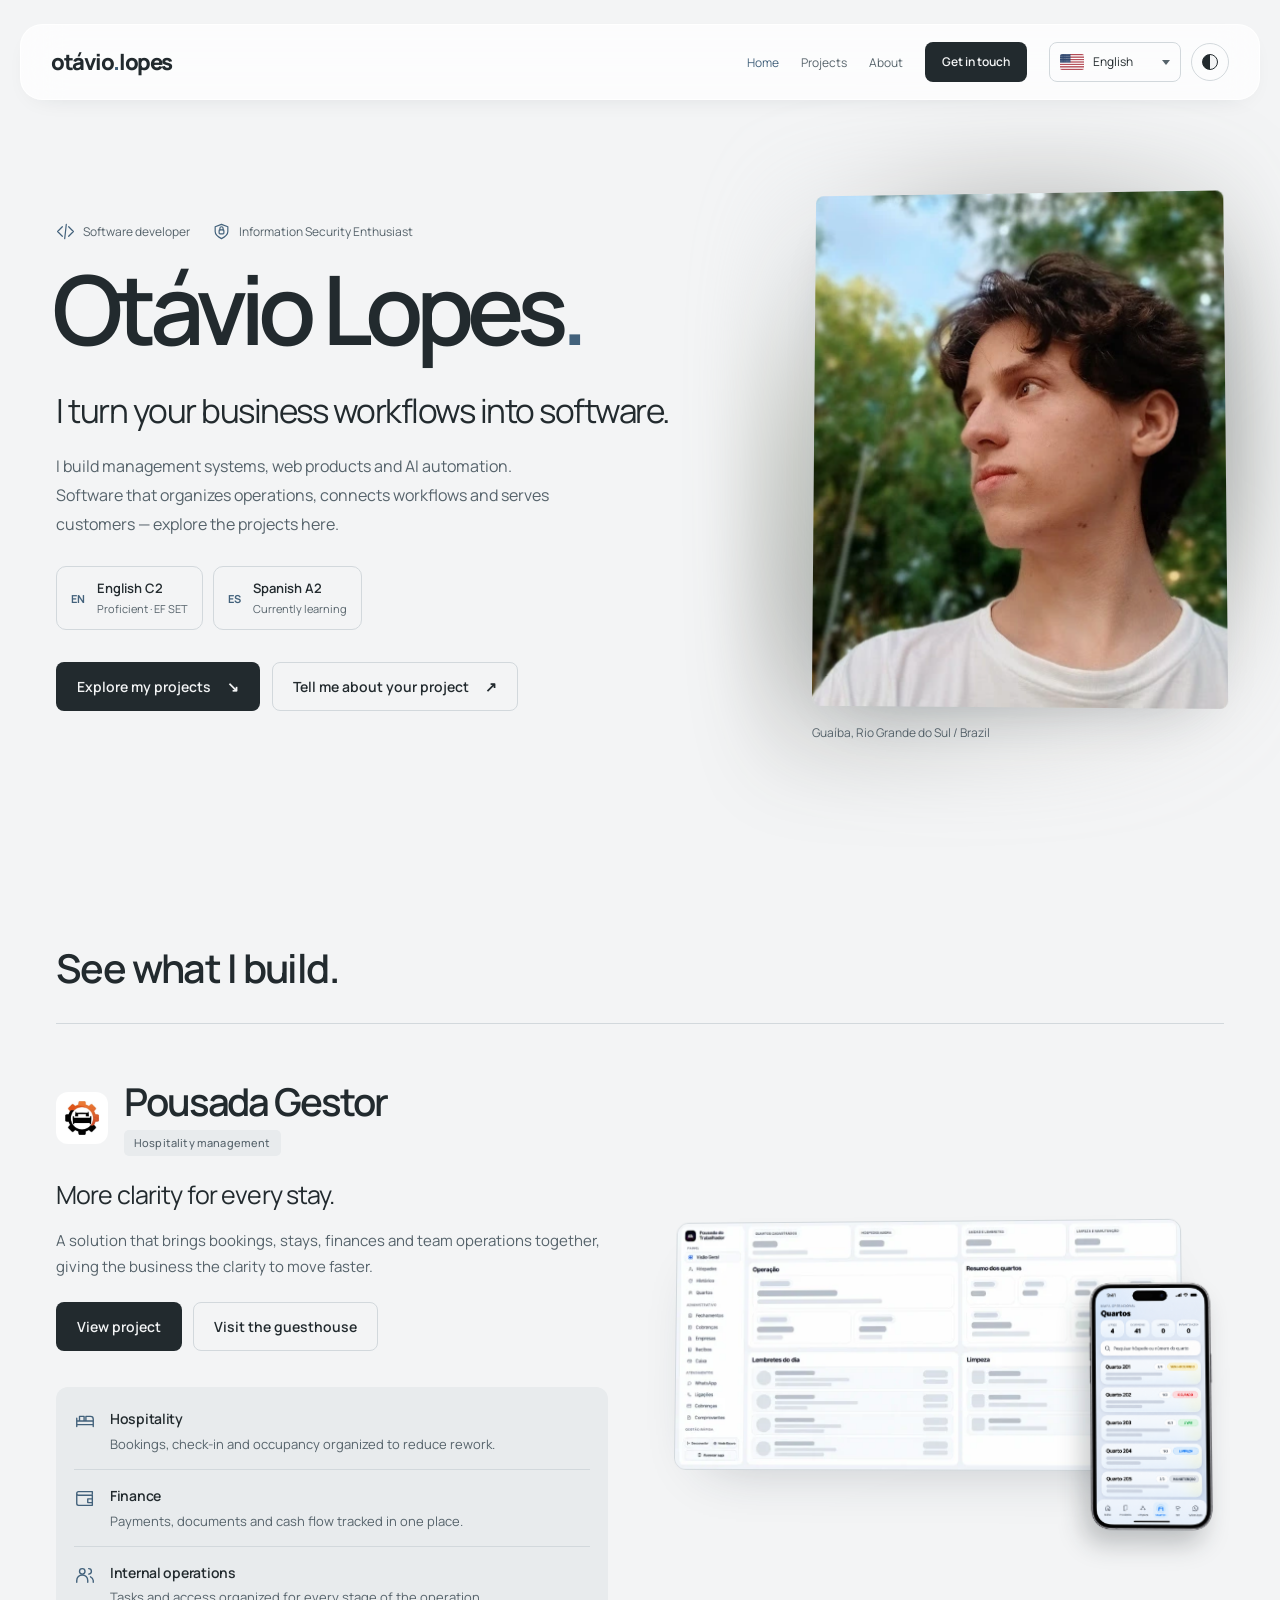
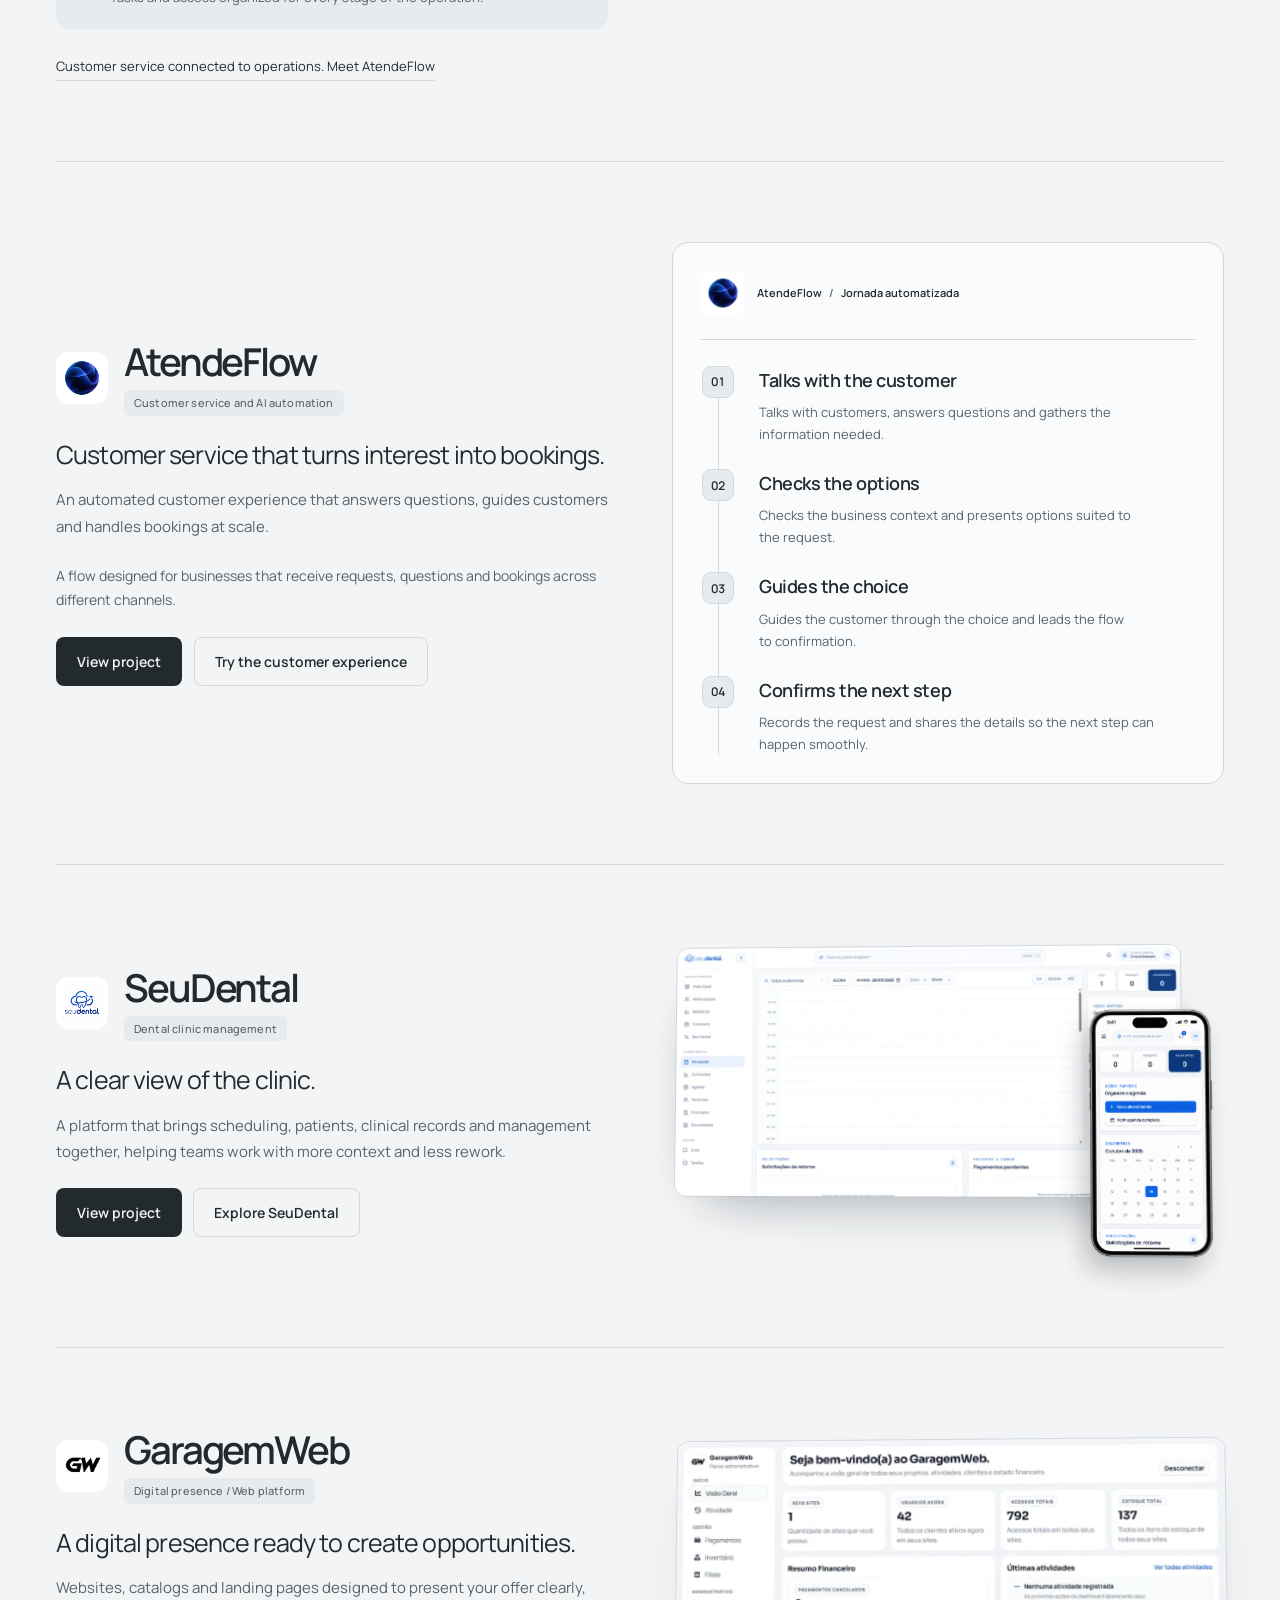
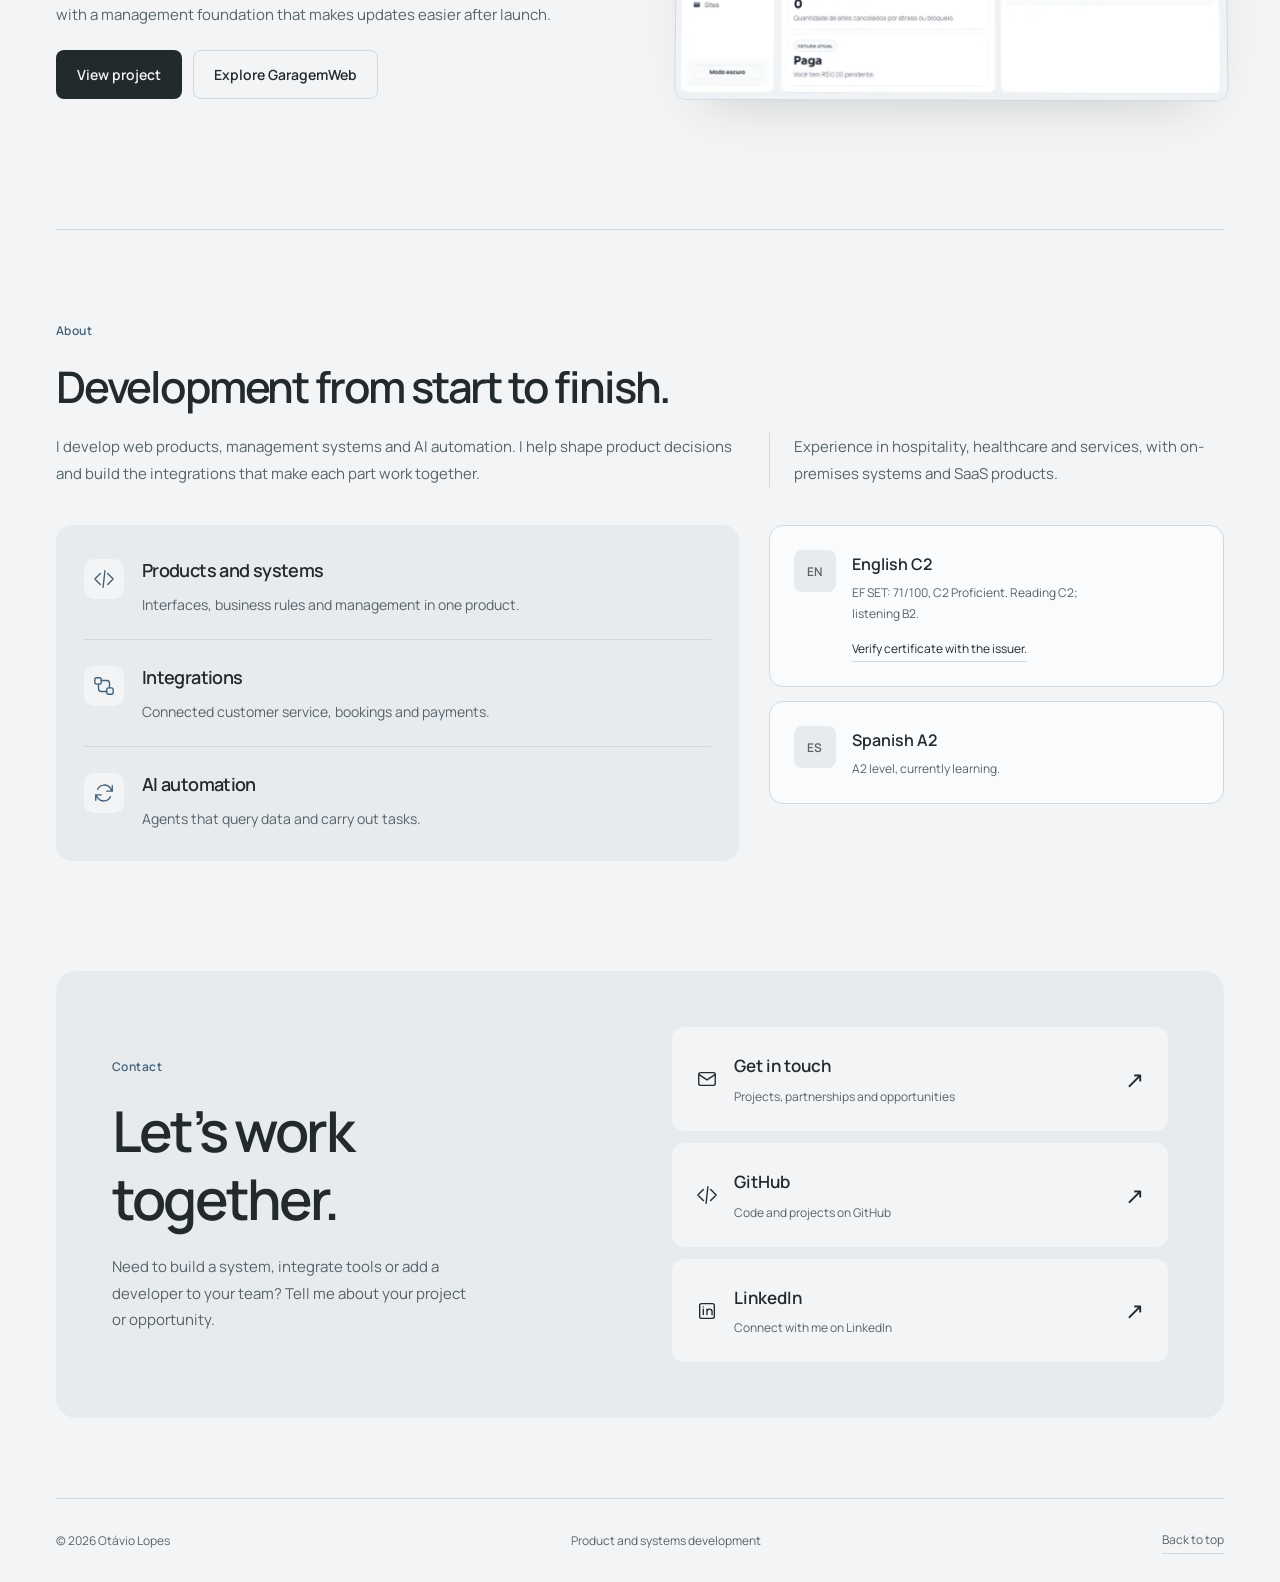
==== commit 59d08f37: "Refactor project descriptions and improve SEO metadata across multiple project pages; enhance visual" ====
--- a/index.html
+++ b/index.html
@@ -131,7 +131,10 @@
               "addressRegion": "RS",
               "addressCountry": "BR"
             },
-            "sameAs": ["https://github.com/otavio-lops"],
+            "sameAs": [
+              "https://github.com/otavio-lops",
+              "https://www.linkedin.com/in/otaviolops"
+            ],
             "knowsLanguage": ["pt-BR", "en", "es"],
             "affiliation": {
               "@type": "Organization",
@@ -160,7 +163,7 @@
                   "@id": "https://otaviolopes.com.br/projetos/pousada-gestor.html#software",
                   "name": "Pousada Gestor",
                   "url": "https://otaviolopes.com.br/projetos/pousada-gestor.html",
-                  "description": "Desenvolvi o sistema que reúne a gestão da Pousada do Trabalhador, em Canoas. Da entrada do hóspede ao faturamento da empresa, cada etapa tem seu lugar.",
+                  "description": "Uma solução para centralizar reservas, hospedagem, financeiro e rotina da equipe.",
                   "applicationCategory": "BusinessApplication",
                   "image": "https://otaviolopes.com.br/imagens/projects/pousada-gestor/dashboard.webp",
                   "inLanguage": "pt-BR",
@@ -182,7 +185,7 @@
                   "@id": "https://otaviolopes.com.br/projetos/atendeflow.html#software",
                   "name": "AtendeFlow",
                   "url": "https://otaviolopes.com.br/projetos/atendeflow.html",
-                  "description": "Criei um atendimento com IA que responde dúvidas por telefone e conduz reservas pelo WhatsApp: consulta disponibilidade, gera cobranças e confirma a hospedagem. 100% autônomo, atendendo 24 horas por dia, 7 dias por semana, vários clientes ao mesmo tempo.",
+                  "description": "Atendimento automatizado com IA para responder dúvidas, orientar clientes e transformar conversas em oportunidades.",
                   "applicationCategory": "BusinessApplication",
                   "image": "https://otaviolopes.com.br/imagens/projects/atendeflow/logo.webp",
                   "inLanguage": "pt-BR",
@@ -203,7 +206,7 @@
                   "@id": "https://otaviolopes.com.br/projetos/seudental.html#software",
                   "name": "SeuDental",
                   "url": "https://otaviolopes.com.br/projetos/seudental.html",
-                  "description": "Lidero o desenvolvimento de um sistema odontológico que conecta agenda, prontuários, odontograma, financeiro e estoque. A IA executa as mesmas ações disponíveis ao usuário: toda a operação pode ser feita por comandos, com suporte a múltiplas clínicas.",
+                  "description": "Plataforma para clínicas odontológicas com agenda, prontuário, odontograma e gestão integrada.",
                   "applicationCategory": "HealthApplication",
                   "image": "https://otaviolopes.com.br/imagens/projects/seudental/dashboard.webp",
                   "inLanguage": "pt-BR",
@@ -225,7 +228,7 @@
                   "@id": "https://otaviolopes.com.br/projetos/garagemweb.html#software",
                   "name": "GaragemWeb",
                   "url": "https://otaviolopes.com.br/projetos/garagemweb.html",
-                  "description": "Crio sites, catálogos e landing pages e desenvolvo a plataforma que permite administrá-los. Entre os trabalhos estão Emanuel Salgados, Óptica Visão Premium e Autocar.",
+                  "description": "Sites, catálogos e landing pages com gestão de conteúdo e base preparada para crescer.",
                   "applicationCategory": "BusinessApplication",
                   "image": "https://otaviolopes.com.br/imagens/projects/garagemweb/dashboard.webp",
                   "inLanguage": "pt-BR",
@@ -431,19 +434,19 @@
                 <div class="project-title-group">
                   <h3 id="p-name">Pousada Gestor</h3>
                   <p data-i18n="p_category" class="case-category">
-                    Gestão hoteleira / On-premises
+                    Gestão para hospedagem
                   </p>
                 </div>
               </div>
             </div>
             <div class="case-description">
               <p data-i18n="p_title" class="case-statement">
-                Reservas, caixa e equipe em um só sistema.
+                Mais clareza para operar cada estadia.
               </p>
               <p data-i18n="p_text">
-                Desenvolvi o sistema que reúne a gestão da Pousada do
-                Trabalhador, em Canoas. Da entrada do hóspede ao faturamento da
-                empresa, cada etapa tem seu lugar.
+                Uma solução para centralizar reservas, hospedagem, financeiro e
+                rotina da equipe — com as informações certas para a operação
+                avançar com mais agilidade.
               </p>
               <a
                 class="button project-detail-button"
@@ -477,8 +480,8 @@
                 <div>
                   <h4 data-i18n="p_stays">Hospedagem</h4>
                   <p data-i18n="p_stays_text">
-                    Reservas, check-in individual e em grupo, estadias e troca
-                    de quartos.
+                    Reservas, check-in e ocupação organizados para reduzir
+                    retrabalho.
                   </p>
                 </div>
               </div>
@@ -500,8 +503,7 @@
                 <div>
                   <h4 data-i18n="p_finance">Financeiro</h4>
                   <p data-i18n="p_finance_text">
-                    Cobranças para empresas, notas fiscais, recibos e controle
-                    de caixa.
+                    Cobranças, documentos e caixa acompanhados no mesmo fluxo.
                   </p>
                 </div>
               </div>
@@ -524,15 +526,14 @@
                 <div>
                   <h4 data-i18n="p_team">Operação interna</h4>
                   <p data-i18n="p_team_text">
-                    Bar, limpeza e manutenção, com acesso individual para a
-                    equipe.
+                    Tarefas e acessos organizados para cada etapa da operação.
                   </p>
                 </div>
               </div>
             </div>
             <a class="integration-link text-link" href="#atendeflow"
               ><span data-i18n="p_integration"
-                >Atendimento que vira reserva. Veja o AtendeFlow</span
+                >Atendimento conectado à operação. Veja o AtendeFlow</span
               ></a
             >
           </div>
@@ -556,7 +557,7 @@
                 src="./imagens/projects/pousada-gestor/mobile.webp"
                 width="941"
                 height="1672"
-                alt="App do Pousada Gestor para celular com mapa de ocupação dos quartos"
+                alt="Aplicativo móvel do Pousada Gestor para apoiar a equipe"
                 data-i18n-alt="pousada_phone_alt"
                 loading="lazy"
               />
@@ -582,28 +583,26 @@
                 <div class="project-title-group">
                   <h3 id="a-name">AtendeFlow</h3>
                   <p data-i18n="a_category" class="case-category">
-                    Atendimento autônomo com IA
+                    Atendimento e automação com IA
                   </p>
                 </div>
               </div>
             </div>
             <div class="case-description">
               <p data-i18n="a_title" class="case-statement">
-                Atendimento que consulta, cobra e confirma reservas.
+                Atendimento que transforma interesse em reserva.
               </p>
               <p data-i18n="a_text">
-                Criei um atendimento com IA que responde dúvidas por telefone e
-                conduz reservas pelo WhatsApp: consulta disponibilidade, gera
-                cobranças e confirma a hospedagem. 100% autônomo, atendendo 24
-                horas por dia, 7 dias por semana, vários clientes ao mesmo
-                tempo.
+                Uma experiência de atendimento automatizado para responder dúvidas,
+                orientar o cliente e conduzir reservas com disponibilidade para
+                atender em escala.
               </p>
             </div>
             <div class="flow-details">
               <div>
                 <p data-i18n="a_context">
-                  Em uso na Pousada do Trabalhador, com reservas no Pousada
-                  Gestor e cobranças pelo Asaas.
+                  Um fluxo pensado para negócios que recebem pedidos, dúvidas e
+                  reservas por diferentes canais.
                 </p>
               </div>
               <div class="flow-actions">
@@ -616,8 +615,8 @@
                   href="https://wa.me/555123917293"
                   target="_blank"
                   rel="noopener noreferrer"
-                  ><span data-i18n="a_call"
-                    >Mandar mensagem para o AtendeFlow da Pousada</span
+                    ><span data-i18n="a_call"
+                      >Experimentar o atendimento</span
                   ></a
                 >
               </div>
@@ -632,40 +631,39 @@
                 alt=""
                 loading="lazy"
               /><span
-                >AtendeFlow <span aria-hidden="true">/</span> Pousada Gestor
-                <span aria-hidden="true">/</span> Asaas</span
+                >AtendeFlow <span aria-hidden="true">/</span> Jornada automatizada</span
               >
             </div>
             <ol class="flow-steps">
               <li>
                 <span class="step-number" aria-hidden="true">01</span>
-                <h4 data-i18n="a_1">Atende e coleta</h4>
+                  <h4 data-i18n="a_1">Conversa com o cliente</h4>
                 <p data-i18n="a_1_text">
-                  Conversa por ligação, interage pelo WhatsApp e reúne os dados
-                  do cliente.
+                    Conversa com o cliente, esclarece dúvidas e coleta as
+                    informações necessárias.
                 </p>
               </li>
               <li>
                 <span class="step-number" aria-hidden="true">02</span>
-                <h4 data-i18n="a_2">Consulta e cobra</h4>
+                  <h4 data-i18n="a_2">Verifica as opções</h4>
                 <p data-i18n="a_2_text">
-                  Consulta informações no Pousada Gestor e cria a cobrança no
-                  Asaas.
+                    Consulta as condições do negócio e apresenta alternativas
+                    adequadas ao pedido.
                 </p>
               </li>
               <li>
                 <span class="step-number" aria-hidden="true">03</span>
-                <h4 data-i18n="a_3">Verifica e reserva</h4>
+                  <h4 data-i18n="a_3">Orienta a escolha</h4>
                 <p data-i18n="a_3_text">
-                  Acompanha o pagamento e realiza a reserva no Pousada Gestor.
+                    Orienta o cliente na escolha e conduz o fluxo até a confirmação.
                 </p>
               </li>
               <li>
                 <span class="step-number" aria-hidden="true">04</span>
-                <h4 data-i18n="a_4">Confirma e envia</h4>
+                  <h4 data-i18n="a_4">Confirma o próximo passo</h4>
                 <p data-i18n="a_4_text">
-                  Gera o comprovante da reserva e envia ao cliente pelo
-                  WhatsApp.
+                    Registra a solicitação e envia as informações para o próximo
+                    passo acontecer sem ruído.
                 </p>
               </li>
             </ol>
@@ -690,20 +688,19 @@
                 <div class="project-title-group">
                   <h3 id="s-name">SeuDental</h3>
                   <p data-i18n="s_category" class="case-category">
-                    Software odontológico / SaaS
+                    Gestão para clínicas odontológicas
                   </p>
                 </div>
               </div>
             </div>
             <div class="case-description">
               <p data-i18n="s_title" class="case-statement">
-                Do prontuário ao caixa, uma visão da clínica.
+                Uma visão clara para cuidar da clínica.
               </p>
               <p data-i18n="s_text">
-                Lidero o desenvolvimento de um sistema odontológico que conecta
-                agenda, prontuários, odontograma, financeiro e estoque. A IA
-                executa as mesmas ações disponíveis ao usuário: toda a operação
-                pode ser feita por comandos, com suporte a múltiplas clínicas.
+                Plataforma para organizar agenda, pacientes, registros clínicos e
+                gestão em um só lugar, ajudando a equipe a trabalhar com mais
+                contexto e menos retrabalho.
               </p>
               <a
                 class="button project-detail-button"
@@ -722,16 +719,26 @@
           <figure class="case-visual dental-media">
             <div class="image-link">
               <img
+                class="dental-dashboard"
                 src="./imagens/projects/seudental/dashboard.webp"
                 srcset="
                   ./imagens/projects/seudental/dashboard-640.webp  640w,
                   ./imagens/projects/seudental/dashboard.webp     1904w
                 "
                 sizes="(max-width: 767px) 92vw, 45vw"
-                alt="Tela de recepção do SeuDental com agenda e dados demonstrativos"
+                alt="Tela do SeuDental com agenda e visão da clínica"
                 data-i18n-alt="dental_alt"
                 width="1904"
                 height="939"
+                loading="lazy"
+              />
+              <img
+                class="dental-phone"
+                src="./imagens/projects/seudental/mobile.webp"
+                width="941"
+                height="1672"
+                alt="Aplicativo móvel do SeuDental para apoiar a equipe"
+                data-i18n-alt="dental_phone_alt"
                 loading="lazy"
               />
             </div>
@@ -756,19 +763,19 @@
                 <div class="project-title-group">
                   <h3 id="g-name">GaragemWeb</h3>
                   <p data-i18n="g_category" class="case-category">
-                    Plataforma web / Negócios
+                    Presença digital / Plataforma web
                   </p>
                 </div>
               </div>
             </div>
             <div class="case-description">
               <p data-i18n="g_title" class="case-statement">
-                Seu negócio pronto para receber clientes online.
+                Uma presença digital pronta para gerar oportunidades.
               </p>
               <p data-i18n="g_text">
-                Crio sites, catálogos e landing pages e desenvolvo a plataforma
-                que permite administrá-los. Entre os trabalhos estão Emanuel
-                Salgados, Óptica Visão Premium e Autocar.
+                Sites, catálogos e landing pages pensados para apresentar sua
+                oferta com clareza — com uma base de gestão que facilita as
+                atualizações depois da publicação.
               </p>
               <a
                 class="button project-detail-button"
@@ -984,6 +991,31 @@
                 <strong>GitHub</strong
                 ><span data-i18n="github" class="contact-address"
                   >Código e projetos no GitHub</span
+                >
+              </div>
+              <span class="contact-arrow" aria-hidden="true">↗</span></a
+            ><a
+              class="contact-option"
+              href="https://www.linkedin.com/in/otaviolops"
+              target="_blank"
+              rel="noopener noreferrer"
+              ><svg
+                class="icon"
+                viewBox="0 0 24 24"
+                fill="none"
+                stroke="currentColor"
+                stroke-width="1.5"
+                stroke-linecap="round"
+                stroke-linejoin="round"
+                aria-hidden="true"
+              >
+                <rect x="4" y="4" width="16" height="16" rx="2" />
+                <path d="M8 10v6M8 7.5v.01M12 16v-3.25a2.75 2.75 0 0 1 5.5 0V16M12 10v6" />
+              </svg>
+              <div>
+                <strong>LinkedIn</strong
+                ><span data-i18n="linkedin" class="contact-address"
+                  >Conecte-se comigo no LinkedIn</span
                 >
               </div>
               <span class="contact-arrow" aria-hidden="true">↗</span></a
--- a/styles.css
+++ b/styles.css
@@ -642,17 +642,30 @@
   flex: none;
   font-size: 12px;
 }
+.dental-media {
+  padding-right: 8%;
+  margin-bottom: clamp(40px, 6vw, 70px);
+}
 .dental-media .image-link {
-  aspect-ratio: 1904/939;
-  overflow: hidden;
-  border-radius: 8px;
+  overflow: visible;
+  border-radius: 0;
+  box-shadow: none;
+}
+.dental-media .dental-dashboard {
+  height: auto;
+  border-radius: 11px;
   box-shadow: var(--shadow);
 }
-.dental-media img {
-  height: 100%;
-  object-fit: cover;
-  object-position: center top;
-  box-shadow: none;
+.dental-media .dental-phone {
+  position: absolute;
+  bottom: -25%;
+  right: -8%;
+  z-index: 1;
+  width: 28%;
+  max-width: 180px;
+  height: auto;
+  filter: drop-shadow(-8px 14px 12px rgb(17 23 28 / 0.24));
+  pointer-events: none;
 }
 .operation-map {
   display: grid;
@@ -1087,7 +1100,7 @@
     font-size: 12px;
   }
   .dental-media .image-link {
-    aspect-ratio: 1904/939;
+    aspect-ratio: auto;
   }
   .operation-map {
     grid-template-columns: 1fr;
@@ -1513,7 +1526,13 @@
 .pousada-media .image-link {
   overflow: visible;
 }
+.dental-media .image-link {
+  overflow: visible;
+}
 .pousada-media .image-link > img:first-child {
+  border-radius: 11px;
+}
+.dental-media .image-link > img:first-child {
   border-radius: 11px;
 }
 .pousada-media .pousada-phone {
@@ -1531,8 +1550,17 @@
   filter: drop-shadow(-8px 14px 12px rgb(17 23 28 / 0.24));
 }
 @media (max-width: 767px) {
-  .pousada-media {
+  .pousada-media,
+  .dental-media {
     margin-bottom: clamp(40px, 12vw, 65px);
+  }
+  .dental-media {
+    padding-right: 8%;
+  }
+  .dental-media .dental-phone {
+    right: -8%;
+    width: 28%;
+    max-width: 180px;
   }
 }
 .hero-specialties {
@@ -1815,8 +1843,28 @@
 .contact-status:empty {
   display: none;
 }
+.contact-form[data-state="success"] > :not(.contact-status) {
+  display: none;
+}
 .contact-form[data-state="success"] .contact-status {
-  color: var(--accent);
+  display: grid;
+  justify-items: center;
+  gap: 16px;
+  padding: 32px 16px;
+  text-align: center;
+  font-size: 16px;
+}
+.contact-form[data-state="success"] .contact-status::before {
+  content: "✓";
+  display: grid;
+  place-items: center;
+  width: 64px;
+  height: 64px;
+  border: 2px solid #22c55e;
+  border-radius: 50%;
+  color: #22c55e;
+  font-size: 36px;
+  line-height: 1;
 }
 .contact-form[data-state="error"] .contact-status {
   color: var(--ink);
@@ -2107,7 +2155,8 @@
 .project-showcase .image-link {
   width: 100%;
 }
-.project-showcase .pousada-phone {
+.project-showcase .pousada-phone,
+.project-showcase .dental-phone {
   max-width: 250px;
 }
 .project-showcase .pousada-media {
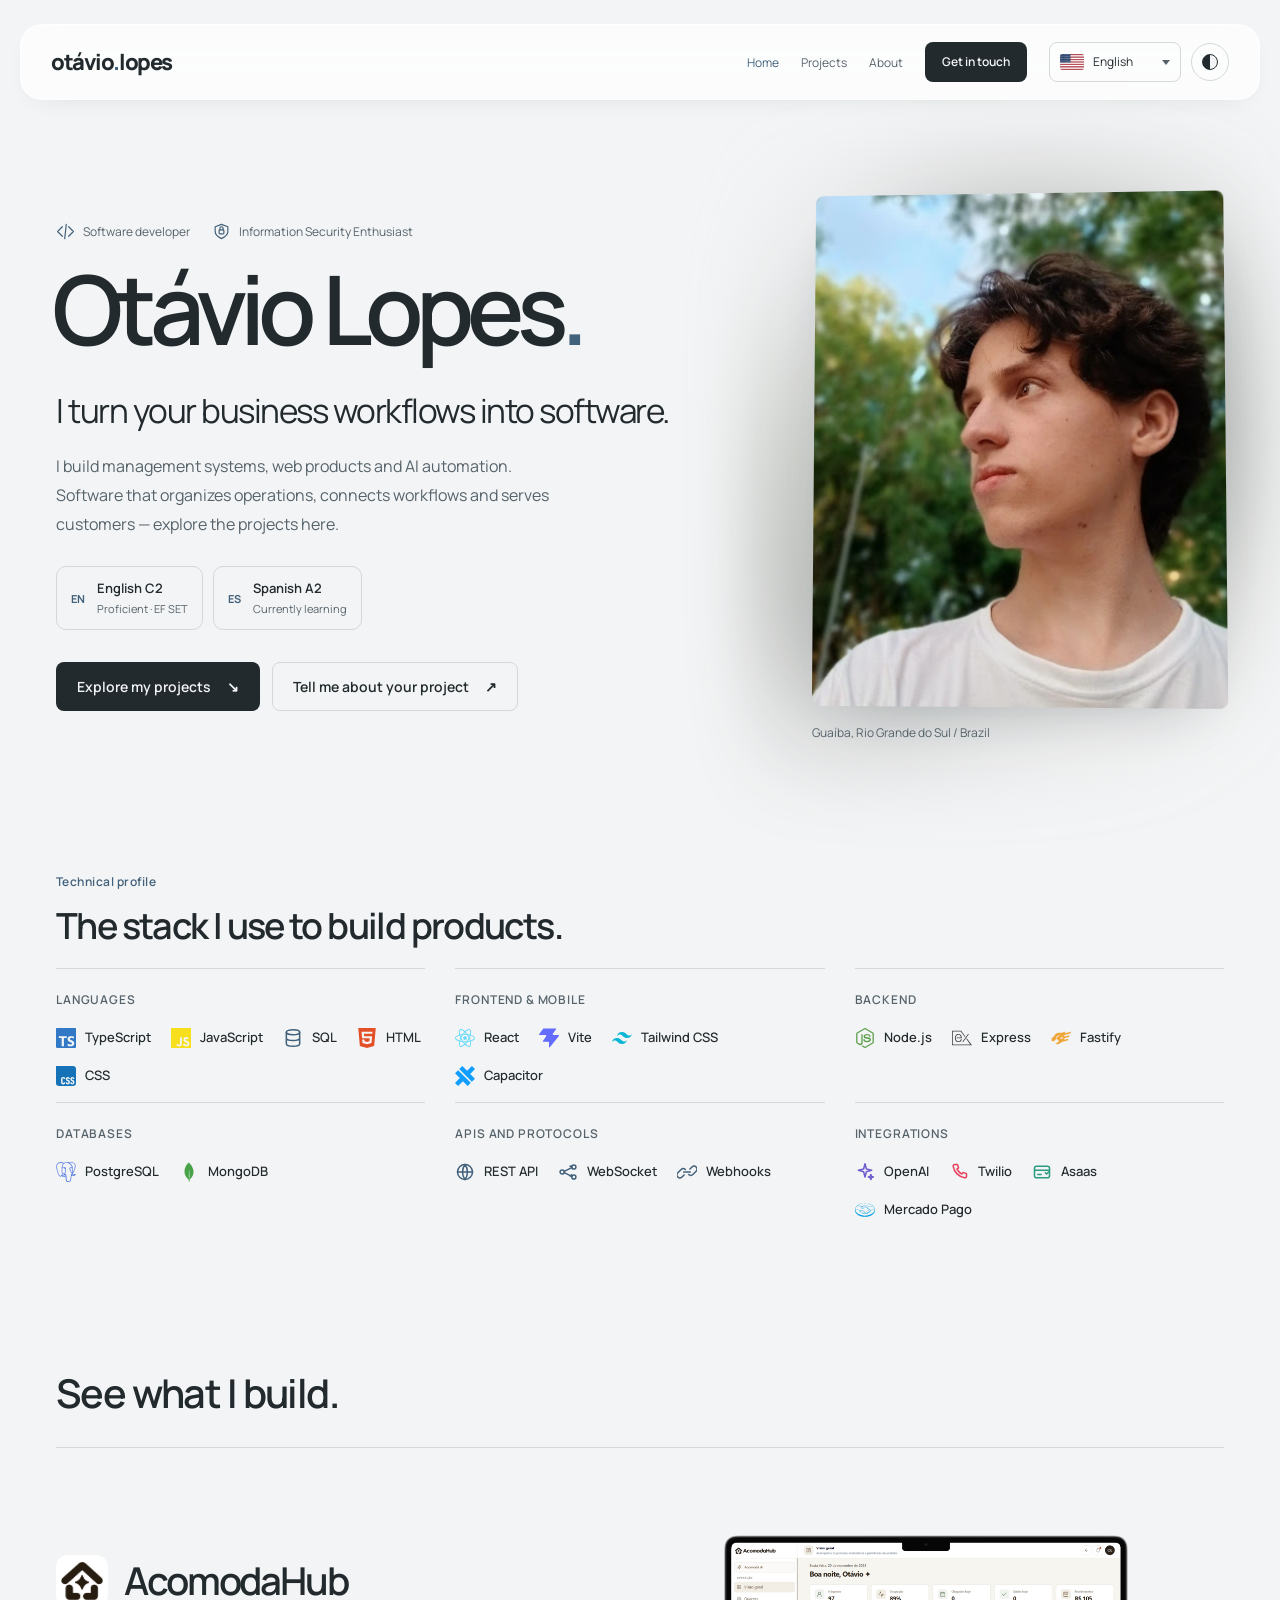
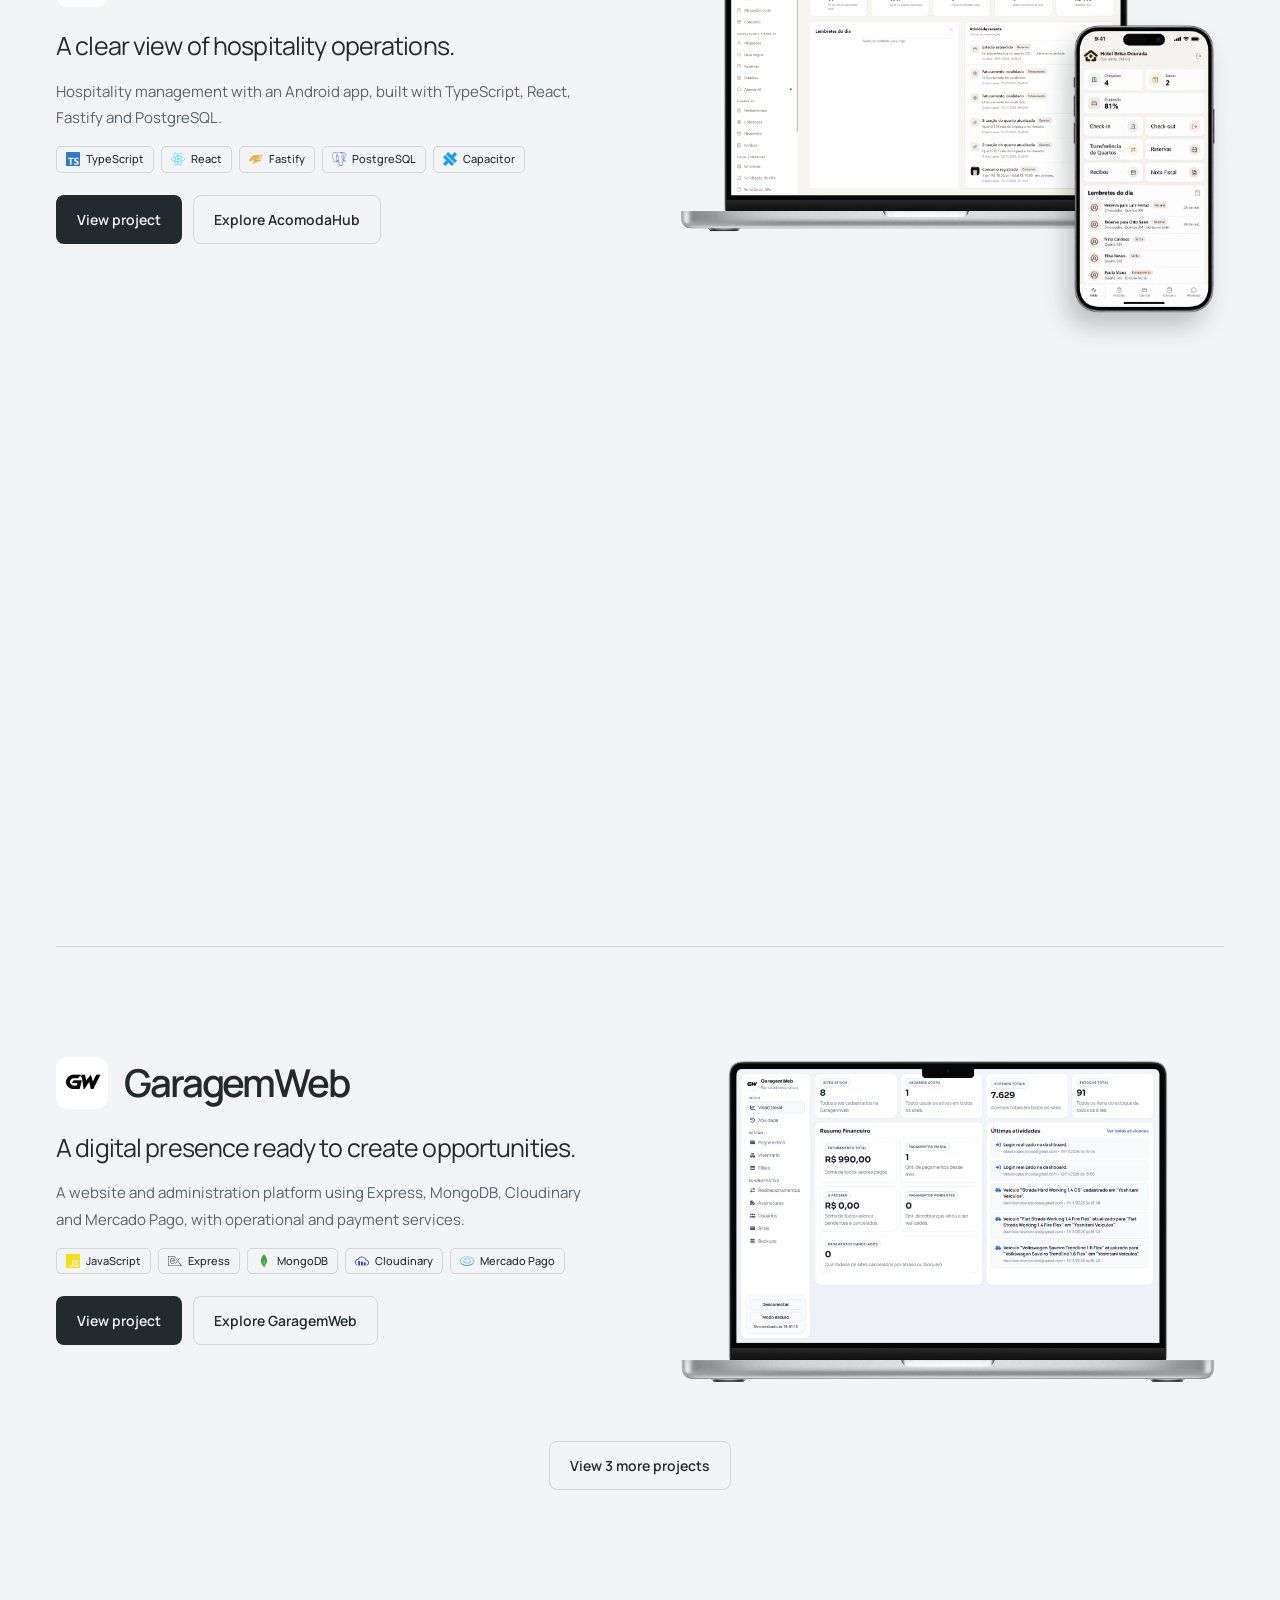
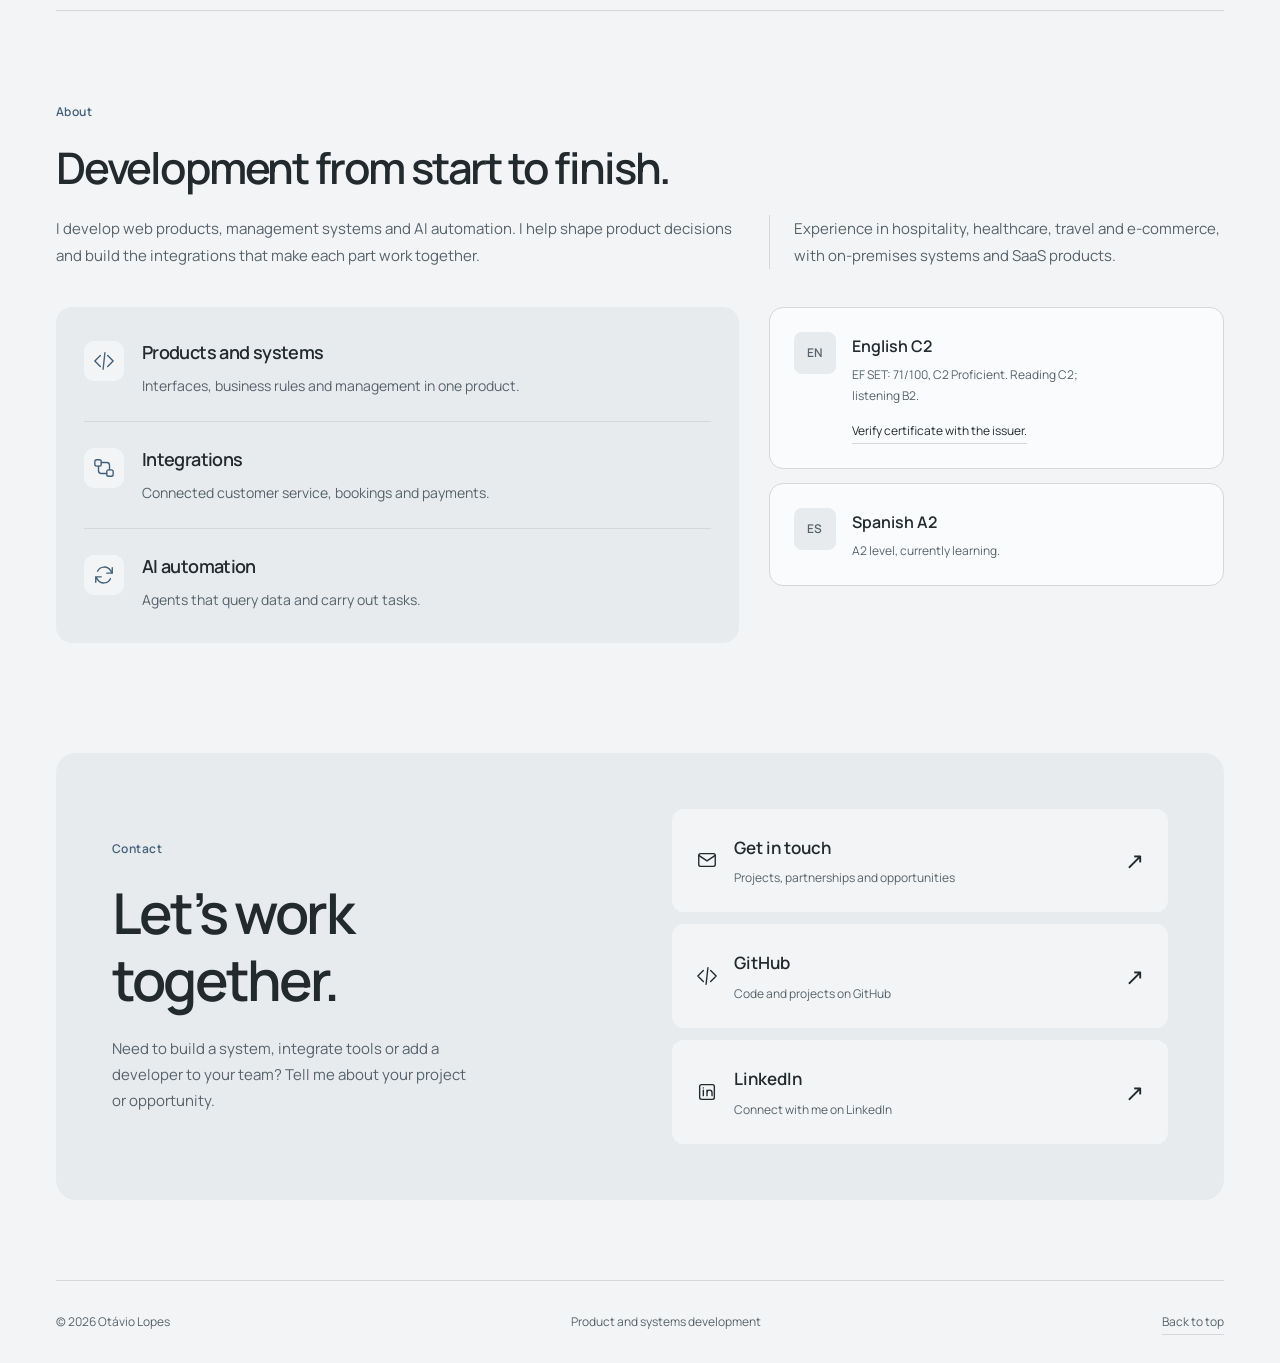
==== commit a0f39106: "Refatoração visual + novos projetos" ====
--- a/index.html
+++ b/index.html
@@ -21,6 +21,7 @@
       content="Desenvolvedor de software em Guaíba, RS. Crio sistemas de gestão, produtos web, aplicativos e automações com IA. Conheça meus projetos e entre em contato."
     />
     <meta property="og:locale" content="pt_BR" />
+    <meta property="og:locale:alternate" content="pt_PT" />
     <meta property="og:locale:alternate" content="en_US" />
     <meta property="og:locale:alternate" content="es_ES" />
     <meta
@@ -90,7 +91,7 @@
             },
             "about": [
               {
-                "@id": "https://otaviolopes.com.br/projetos/pousada-gestor.html#software"
+                "@id": "https://otaviolopes.com.br/projetos/acomodahub.html#software"
               },
               {
                 "@id": "https://otaviolopes.com.br/projetos/atendeflow.html#software"
@@ -100,6 +101,12 @@
               },
               {
                 "@id": "https://otaviolopes.com.br/projetos/garagemweb.html#software"
+              },
+              {
+                "@id": "https://otaviolopes.com.br/projetos/etafacil.html#software"
+              },
+              {
+                "@id": "https://otaviolopes.com.br/projetos/smartcell.html#software"
               }
             ],
             "hasPart": {
@@ -112,7 +119,7 @@
             "url": "https://otaviolopes.com.br/",
             "name": "Otávio Lopes",
             "description": "Desenvolvedor de software em Guaíba, RS. Crio sistemas de gestão, produtos web, aplicativos e automações com IA. Conheça meus projetos e entre em contato.",
-            "inLanguage": ["pt-BR", "en-US", "es-ES"],
+            "inLanguage": ["pt-BR", "pt-PT", "en-US", "es-ES"],
             "publisher": {
               "@id": "https://otaviolopes.com.br/#person"
             }
@@ -157,21 +164,21 @@
               {
                 "@type": "ListItem",
                 "position": 1,
-                "url": "https://otaviolopes.com.br/projetos/pousada-gestor.html",
+                "url": "https://otaviolopes.com.br/projetos/acomodahub.html",
                 "item": {
                   "@type": "SoftwareApplication",
-                  "@id": "https://otaviolopes.com.br/projetos/pousada-gestor.html#software",
-                  "name": "Pousada Gestor",
-                  "url": "https://otaviolopes.com.br/projetos/pousada-gestor.html",
-                  "description": "Uma solução para centralizar reservas, hospedagem, financeiro e rotina da equipe.",
+                  "@id": "https://otaviolopes.com.br/projetos/acomodahub.html#software",
+                  "name": "AcomodaHub",
+                  "url": "https://otaviolopes.com.br/projetos/acomodahub.html",
+                  "description": "Plataforma de gestão para hospedagens com reservas, quartos, hóspedes, operação e financeiro.",
                   "applicationCategory": "BusinessApplication",
-                  "image": "https://otaviolopes.com.br/imagens/projects/pousada-gestor/dashboard.webp",
+                  "image": "https://otaviolopes.com.br/imagens/projects/acomodahub/macbook.png",
                   "inLanguage": "pt-BR",
                   "creator": {
                     "@id": "https://otaviolopes.com.br/#person"
                   },
                   "mainEntityOfPage": {
-                    "@id": "https://otaviolopes.com.br/projetos/pousada-gestor.html#webpage"
+                    "@id": "https://otaviolopes.com.br/projetos/acomodahub.html#webpage"
                   },
                   "operatingSystem": "Web, Android"
                 }
@@ -208,7 +215,7 @@
                   "url": "https://otaviolopes.com.br/projetos/seudental.html",
                   "description": "Plataforma para clínicas odontológicas com agenda, prontuário, odontograma e gestão integrada.",
                   "applicationCategory": "HealthApplication",
-                  "image": "https://otaviolopes.com.br/imagens/projects/seudental/dashboard.webp",
+                  "image": "https://otaviolopes.com.br/imagens/projects/seudental/macbook.png",
                   "inLanguage": "pt-BR",
                   "creator": {
                     "@id": "https://otaviolopes.com.br/#person"
@@ -230,7 +237,7 @@
                   "url": "https://otaviolopes.com.br/projetos/garagemweb.html",
                   "description": "Sites, catálogos e landing pages com gestão de conteúdo e base preparada para crescer.",
                   "applicationCategory": "BusinessApplication",
-                  "image": "https://otaviolopes.com.br/imagens/projects/garagemweb/dashboard.webp",
+                  "image": "https://otaviolopes.com.br/imagens/projects/garagemweb/macbook.png",
                   "inLanguage": "pt-BR",
                   "creator": {
                     "@id": "https://otaviolopes.com.br/#person"
@@ -239,6 +246,50 @@
                     "@id": "https://otaviolopes.com.br/projetos/garagemweb.html#webpage"
                   },
                   "sameAs": "https://garagemweb.com/"
+                }
+              },
+              {
+                "@type": "ListItem",
+                "position": 5,
+                "url": "https://otaviolopes.com.br/projetos/etafacil.html",
+                "item": {
+                  "@type": "SoftwareApplication",
+                  "@id": "https://otaviolopes.com.br/projetos/etafacil.html#software",
+                  "name": "ETA Fácil",
+                  "url": "https://otaviolopes.com.br/projetos/etafacil.html",
+                  "description": "Consultoria independente de elegibilidade para viagens e preparação de solicitações.",
+                  "applicationCategory": "BusinessApplication",
+                  "image": "https://otaviolopes.com.br/imagens/projects/etafacil/macbook.png",
+                  "inLanguage": "pt-BR",
+                  "creator": {
+                    "@id": "https://otaviolopes.com.br/#person"
+                  },
+                  "mainEntityOfPage": {
+                    "@id": "https://otaviolopes.com.br/projetos/etafacil.html#webpage"
+                  },
+                  "sameAs": "https://etafacil.cloud/"
+                }
+              },
+              {
+                "@type": "ListItem",
+                "position": 6,
+                "url": "https://otaviolopes.com.br/projetos/smartcell.html",
+                "item": {
+                  "@type": "SoftwareApplication",
+                  "@id": "https://otaviolopes.com.br/projetos/smartcell.html#software",
+                  "name": "SmartCell",
+                  "url": "https://otaviolopes.com.br/projetos/smartcell.html",
+                  "description": "Protótipo de loja virtual de iPhones com catálogo por geração e estrutura de pedidos.",
+                  "applicationCategory": "ShoppingApplication",
+                  "image": "https://otaviolopes.com.br/imagens/projects/smartcell/macbook.png",
+                  "inLanguage": "pt-BR",
+                  "creator": {
+                    "@id": "https://otaviolopes.com.br/#person"
+                  },
+                  "mainEntityOfPage": {
+                    "@id": "https://otaviolopes.com.br/projetos/smartcell.html#webpage"
+                  },
+                  "operatingSystem": "Web"
                 }
               }
             ]
@@ -265,7 +316,7 @@
         data-i18n-aria="navigation"
       >
         <a href="#inicio" data-i18n="nav_home">Início</a
-        ><a href="#projetos" data-i18n="nav_projects">Projetos</a
+        ><a href="./todos-projetos.html#projetos" data-i18n="nav_projects">Projetos</a
         ><a href="#sobre" data-i18n="nav_about">Sobre</a
         ><button
           class="button header-contact contact-open"
@@ -283,10 +334,11 @@
         >
         <div class="language-picker">
           <select id="language">
-            <option value="auto" data-i18n="automatic">Automático</option>
-            <option value="pt" lang="pt-BR">PT</option>
-            <option value="en" lang="en-US">EN</option>
-            <option value="es" lang="es-ES">ES</option>
+            <option value="auto" data-i18n="detect_language">Detectar idioma</option>
+            <option value="pt-BR" lang="pt-BR">Português (Brasil)</option>
+            <option value="pt-PT" lang="pt-PT">Português (Portugal)</option>
+            <option value="en-US" lang="en-US">English (USA)</option>
+            <option value="es" lang="es-ES">Español (España)</option>
           </select>
         </div>
         <button
@@ -385,9 +437,13 @@
             <a class="button" href="#projetos"
               ><span data-i18n="explore">Conheça meus projetos</span
               ><span aria-hidden="true">↘</span></a
-            ><a class="button button-secondary" href="#contato"
+            ><button
+              class="button button-secondary contact-open"
+              type="button"
+              aria-haspopup="dialog"
+              aria-controls="contact-dialog"
               ><span data-i18n="talk">Fale sobre seu projeto</span
-              ><span aria-hidden="true">↗</span></a
+              ><span aria-hidden="true">↗</span></button
             >
           </div>
         </div>
@@ -405,6 +461,77 @@
           </figcaption>
         </figure>
       </section>
+      <section class="stack-section container section" aria-labelledby="stack-title">
+        <div class="stack-header">
+          <div class="stack-intro">
+            <p class="section-label" data-i18n="stack_label">Perfil técnico</p>
+            <h2 id="stack-title" data-i18n="stack_title">Stack que uso para desenvolver produtos.</h2>
+          </div>
+        </div>
+        <div class="stack-grid">
+          <article class="stack-group">
+            <h3>
+              <span data-i18n="stack_languages">Linguagens</span>
+            </h3>
+            <ul class="stack-tech-list">
+              <li class="stack-tech-entry"><button class="stack-tech-item" type="button"><img src="./imagens/tech/typescript.svg" alt="" aria-hidden="true" loading="lazy" /><span>TypeScript</span></button></li>
+              <li class="stack-tech-entry"><button class="stack-tech-item" type="button"><img src="./imagens/tech/javascript.svg" alt="" aria-hidden="true" loading="lazy" /><span>JavaScript</span></button></li>
+              <li class="stack-tech-entry"><button class="stack-tech-item" type="button"><img src="./imagens/tech/sql.svg" alt="" aria-hidden="true" loading="lazy" /><span>SQL</span></button></li>
+              <li class="stack-tech-entry"><button class="stack-tech-item" type="button"><img src="./imagens/tech/html5.svg" alt="" aria-hidden="true" loading="lazy" /><span>HTML</span></button></li>
+              <li class="stack-tech-entry"><button class="stack-tech-item" type="button"><img src="./imagens/tech/css.svg" alt="" aria-hidden="true" loading="lazy" /><span>CSS</span></button></li>
+            </ul>
+          </article>
+          <article class="stack-group">
+            <h3>
+              <span data-i18n="stack_frontend">Frontend e mobile</span>
+            </h3>
+            <ul class="stack-tech-list">
+              <li class="stack-tech-entry"><button class="stack-tech-item" type="button"><img src="./imagens/tech/react.svg" alt="" aria-hidden="true" loading="lazy" /><span>React</span></button></li>
+              <li class="stack-tech-entry"><button class="stack-tech-item" type="button"><img src="./imagens/tech/vite.svg" alt="" aria-hidden="true" loading="lazy" /><span>Vite</span></button></li>
+              <li class="stack-tech-entry"><button class="stack-tech-item" type="button"><img src="./imagens/tech/tailwindcss.svg" alt="" aria-hidden="true" loading="lazy" /><span>Tailwind CSS</span></button></li>
+              <li class="stack-tech-entry"><button class="stack-tech-item" type="button"><img src="./imagens/tech/capacitor.svg" alt="" aria-hidden="true" loading="lazy" /><span>Capacitor</span></button></li>
+            </ul>
+          </article>
+          <article class="stack-group">
+            <h3>
+              <span data-i18n="stack_backend">Backend</span>
+            </h3>
+            <ul class="stack-tech-list">
+              <li class="stack-tech-entry"><button class="stack-tech-item" type="button"><img src="./imagens/tech/nodedotjs.svg" alt="" aria-hidden="true" loading="lazy" /><span>Node.js</span></button></li>
+              <li class="stack-tech-entry"><button class="stack-tech-item" type="button"><img src="./imagens/tech/express.svg" alt="" aria-hidden="true" loading="lazy" /><span>Express</span></button></li>
+              <li class="stack-tech-entry"><button class="stack-tech-item" type="button"><img src="./imagens/tech/fastify.svg" alt="" aria-hidden="true" loading="lazy" /><span>Fastify</span></button></li>
+            </ul>
+          </article>
+          <article class="stack-group">
+            <h3>
+              <span data-i18n="stack_databases">Bancos de dados</span>
+            </h3>
+            <ul class="stack-tech-list">
+              <li class="stack-tech-entry"><button class="stack-tech-item" type="button"><img src="./imagens/tech/postgresql.svg" alt="" aria-hidden="true" loading="lazy" /><span>PostgreSQL</span></button></li>
+              <li class="stack-tech-entry"><button class="stack-tech-item" type="button"><img src="./imagens/tech/mongodb.svg" alt="" aria-hidden="true" loading="lazy" /><span>MongoDB</span></button></li>
+            </ul>
+          </article>
+          <article class="stack-group">
+            <h3>
+              <span data-i18n="stack_protocols">APIs e protocolos</span>
+            </h3>
+            <ul class="stack-tech-list">
+              <li class="stack-tech-entry"><button class="stack-tech-item" type="button"><img src="./imagens/tech/restapi.svg" alt="" aria-hidden="true" loading="lazy" /><span>REST API</span></button></li>
+              <li class="stack-tech-entry"><button class="stack-tech-item" type="button"><img src="./imagens/tech/websocket.svg" alt="" aria-hidden="true" loading="lazy" /><span>WebSocket</span></button></li>
+              <li class="stack-tech-entry"><button class="stack-tech-item" type="button"><img src="./imagens/tech/webhooks.svg" alt="" aria-hidden="true" loading="lazy" /><span>Webhooks</span></button></li>
+            </ul>
+          </article>
+          <article class="stack-group">
+            <h3 data-i18n="stack_integrations">Integrações</h3>
+            <ul class="stack-tech-list">
+              <li class="stack-tech-entry"><button class="stack-tech-item" type="button"><img src="./imagens/tech/openai.svg" alt="" aria-hidden="true" loading="lazy" /><span>OpenAI</span></button></li>
+              <li class="stack-tech-entry"><button class="stack-tech-item" type="button"><img src="./imagens/tech/twilio.svg" alt="" aria-hidden="true" loading="lazy" /><span>Twilio</span></button></li>
+              <li class="stack-tech-entry"><button class="stack-tech-item" type="button"><img src="./imagens/tech/asaas.svg" alt="" aria-hidden="true" loading="lazy" /><span>Asaas</span></button></li>
+              <li class="stack-tech-entry"><button class="stack-tech-item" type="button"><img src="./imagens/tech/mercadopago.svg" alt="" aria-hidden="true" loading="lazy" /><span>Mercado Pago</span></button></li>
+            </ul>
+          </article>
+        </div>
+      </section>
       <section
         id="projetos"
         class="projects container section"
@@ -416,260 +543,76 @@
           </h2>
         </div>
         <article
-          id="pousada-gestor"
-          class="case case-pousada"
-          aria-labelledby="p-name"
+          id="acomodahub"
+          class="case case-acomoda"
+          aria-labelledby="h-name"
         >
           <div class="case-heading">
             <div>
               <div class="project-identity">
                 <img
                   class="project-logo"
-                  src="./imagens/projects/pousada-gestor/logo.webp"
+                  src="./imagens/projects/acomodahub/logo.png"
                   width="56"
                   height="56"
                   alt=""
                   loading="lazy"
                 />
                 <div class="project-title-group">
-                  <h3 id="p-name">Pousada Gestor</h3>
-                  <p data-i18n="p_category" class="case-category">
-                    Gestão para hospedagem
-                  </p>
+                  <h3 id="h-name">AcomodaHub</h3>
                 </div>
               </div>
             </div>
             <div class="case-description">
-              <p data-i18n="p_title" class="case-statement">
-                Mais clareza para operar cada estadia.
+              <p data-i18n="h_title" class="case-statement">
+                A operação da hospedagem, em uma visão clara.
               </p>
-              <p data-i18n="p_text">
-                Uma solução para centralizar reservas, hospedagem, financeiro e
-                rotina da equipe — com as informações certas para a operação
-                avançar com mais agilidade.
+              <p data-i18n="h_text">
+                Gestão de hospedagens com app Android, construída em TypeScript,
+                React, Fastify e PostgreSQL.
               </p>
+              <ul class="project-tech-list" aria-label="Tecnologias do projeto" data-i18n-aria="tech_stack_aria">
+                <li>TypeScript</li><li>React</li><li>Fastify</li><li>PostgreSQL</li><li>Capacitor</li>
+              </ul>
               <a
                 class="button project-detail-button"
-                href="./projetos/pousada-gestor.html"
+                href="./projetos/acomodahub.html"
                 ><span data-i18n="view_project">Ver o projeto</span></a
               >
               <a
-                class="button button-secondary"
-                href="https://pousadadotrabalhador.com/"
+                class="button button-secondary accommodation-visit-button"
+                href="https://acomodahub.com.br"
                 target="_blank"
                 rel="noopener noreferrer"
-                ><span data-i18n="visit_operation">Conheça a pousada</span></a
-              >
-            </div>
-            <div class="operation-map">
-              <div>
-                <svg
-                  class="icon"
-                  viewBox="0 0 24 24"
-                  fill="none"
-                  stroke="currentColor"
-                  stroke-width="1.5"
-                  stroke-linecap="round"
-                  stroke-linejoin="round"
-                  aria-hidden="true"
-                >
-                  <path
-                    d="M3 18v-9m18 9v-6H3m3 0V7h5v5m2 0V7h5a3 3 0 0 1 3 3v2M3 16h18"
-                  />
-                </svg>
-                <div>
-                  <h4 data-i18n="p_stays">Hospedagem</h4>
-                  <p data-i18n="p_stays_text">
-                    Reservas, check-in e ocupação organizados para reduzir
-                    retrabalho.
-                  </p>
-                </div>
-              </div>
-              <div>
-                <svg
-                  class="icon"
-                  viewBox="0 0 24 24"
-                  fill="none"
-                  stroke="currentColor"
-                  stroke-width="1.5"
-                  stroke-linecap="round"
-                  stroke-linejoin="round"
-                  aria-hidden="true"
-                >
-                  <path
-                    d="M20 8V5H5a2 2 0 0 0 0 4h15v11H5a2 2 0 0 1-2-2V7m17 6h-5v4h5"
-                  />
-                </svg>
-                <div>
-                  <h4 data-i18n="p_finance">Financeiro</h4>
-                  <p data-i18n="p_finance_text">
-                    Cobranças, documentos e caixa acompanhados no mesmo fluxo.
-                  </p>
-                </div>
-              </div>
-              <div>
-                <svg
-                  class="icon"
-                  viewBox="0 0 24 24"
-                  fill="none"
-                  stroke="currentColor"
-                  stroke-width="1.5"
-                  stroke-linecap="round"
-                  stroke-linejoin="round"
-                  aria-hidden="true"
-                >
-                  <circle cx="9" cy="8" r="3" />
-                  <path
-                    d="M3 20v-2a6 6 0 0 1 12 0v2m1-15a3 3 0 0 1 0 6m2 3a5 5 0 0 1 3 4v2"
-                  />
-                </svg>
-                <div>
-                  <h4 data-i18n="p_team">Operação interna</h4>
-                  <p data-i18n="p_team_text">
-                    Tarefas e acessos organizados para cada etapa da operação.
-                  </p>
-                </div>
-              </div>
-            </div>
-            <a class="integration-link text-link" href="#atendeflow"
-              ><span data-i18n="p_integration"
-                >Atendimento conectado à operação. Veja o AtendeFlow</span
-              ></a
-            >
+                ><span data-i18n="visit_acomodahub">Explorar o AcomodaHub</span></a
+              >
+            </div>
           </div>
-          <figure class="case-visual pousada-media">
+          <figure class="case-visual acomoda-media">
             <div class="image-link">
               <img
-                src="./imagens/projects/pousada-gestor/dashboard.webp"
-                srcset="
-                  ./imagens/projects/pousada-gestor/dashboard-640.webp  640w,
-                  ./imagens/projects/pousada-gestor/dashboard.webp     1792w
-                "
-                sizes="(max-width: 767px) 92vw, 45vw"
-                alt="Visão geral do painel do Pousada Gestor"
-                data-i18n-alt="photo_alt"
-                width="1792"
-                height="878"
+                class="acomoda-dashboard"
+                src="./imagens/projects/acomodahub/macbook.png"
+                alt="MacBook do AcomodaHub exibindo o painel de reservas, ocupação e recebimentos"
+                data-i18n-alt="accommodation_dashboard_alt"
+                width="3944"
+                height="2564"
                 loading="lazy"
               />
               <img
-                class="pousada-phone"
-                src="./imagens/projects/pousada-gestor/mobile.webp"
-                width="941"
-                height="1672"
-                alt="Aplicativo móvel do Pousada Gestor para apoiar a equipe"
-                data-i18n-alt="pousada_phone_alt"
+                class="acomoda-phone"
+                src="./imagens/projects/acomodahub/android.png"
+                width="898"
+                height="1752"
+                alt="Aplicativo Android do AcomodaHub com check-in, check-out, quartos e reservas"
+                data-i18n-alt="accommodation_phone_alt"
                 loading="lazy"
               />
             </div>
           </figure>
         </article>
-        <article
-          id="atendeflow"
-          class="case case-flow"
-          aria-labelledby="a-name"
-        >
-          <div class="case-heading">
-            <div>
-              <div class="project-identity">
-                <img
-                  class="project-logo"
-                  src="./imagens/projects/atendeflow/logo.webp"
-                  width="56"
-                  height="56"
-                  alt=""
-                  loading="lazy"
-                />
-                <div class="project-title-group">
-                  <h3 id="a-name">AtendeFlow</h3>
-                  <p data-i18n="a_category" class="case-category">
-                    Atendimento e automação com IA
-                  </p>
-                </div>
-              </div>
-            </div>
-            <div class="case-description">
-              <p data-i18n="a_title" class="case-statement">
-                Atendimento que transforma interesse em reserva.
-              </p>
-              <p data-i18n="a_text">
-                Uma experiência de atendimento automatizado para responder dúvidas,
-                orientar o cliente e conduzir reservas com disponibilidade para
-                atender em escala.
-              </p>
-            </div>
-            <div class="flow-details">
-              <div>
-                <p data-i18n="a_context">
-                  Um fluxo pensado para negócios que recebem pedidos, dúvidas e
-                  reservas por diferentes canais.
-                </p>
-              </div>
-              <div class="flow-actions">
-                <a
-                  class="button project-detail-button"
-                  href="./projetos/atendeflow.html"
-                  ><span data-i18n="view_project">Ver o projeto</span></a
-                ><a
-                  class="button button-secondary"
-                  href="https://wa.me/555123917293"
-                  target="_blank"
-                  rel="noopener noreferrer"
-                    ><span data-i18n="a_call"
-                      >Experimentar o atendimento</span
-                  ></a
-                >
-              </div>
-            </div>
-          </div>
-          <div class="flow-board">
-            <div class="flow-board-heading">
-              <img
-                src="./imagens/projects/atendeflow/logo.webp"
-                width="44"
-                height="44"
-                alt=""
-                loading="lazy"
-              /><span
-                >AtendeFlow <span aria-hidden="true">/</span> Jornada automatizada</span
-              >
-            </div>
-            <ol class="flow-steps">
-              <li>
-                <span class="step-number" aria-hidden="true">01</span>
-                  <h4 data-i18n="a_1">Conversa com o cliente</h4>
-                <p data-i18n="a_1_text">
-                    Conversa com o cliente, esclarece dúvidas e coleta as
-                    informações necessárias.
-                </p>
-              </li>
-              <li>
-                <span class="step-number" aria-hidden="true">02</span>
-                  <h4 data-i18n="a_2">Verifica as opções</h4>
-                <p data-i18n="a_2_text">
-                    Consulta as condições do negócio e apresenta alternativas
-                    adequadas ao pedido.
-                </p>
-              </li>
-              <li>
-                <span class="step-number" aria-hidden="true">03</span>
-                  <h4 data-i18n="a_3">Orienta a escolha</h4>
-                <p data-i18n="a_3_text">
-                    Orienta o cliente na escolha e conduz o fluxo até a confirmação.
-                </p>
-              </li>
-              <li>
-                <span class="step-number" aria-hidden="true">04</span>
-                  <h4 data-i18n="a_4">Confirma o próximo passo</h4>
-                <p data-i18n="a_4_text">
-                    Registra a solicitação e envia as informações para o próximo
-                    passo acontecer sem ruído.
-                </p>
-              </li>
-            </ol>
-          </div>
-        </article>
-        <article
+
+<article
           id="seudental"
           class="case case-dental"
           aria-labelledby="s-name"
@@ -687,9 +630,6 @@
                 />
                 <div class="project-title-group">
                   <h3 id="s-name">SeuDental</h3>
-                  <p data-i18n="s_category" class="case-category">
-                    Gestão para clínicas odontológicas
-                  </p>
                 </div>
               </div>
             </div>
@@ -698,10 +638,12 @@
                 Uma visão clara para cuidar da clínica.
               </p>
               <p data-i18n="s_text">
-                Plataforma para organizar agenda, pacientes, registros clínicos e
-                gestão em um só lugar, ajudando a equipe a trabalhar com mais
-                contexto e menos retrabalho.
+                Sistema clínico em React e Express, com PostgreSQL, agenda,
+                prontuário, odontograma, financeiro e atualizações em tempo real.
               </p>
+              <ul class="project-tech-list" aria-label="Tecnologias do projeto" data-i18n-aria="tech_stack_aria">
+                <li>React</li><li>Express</li><li>PostgreSQL</li><li>WebSocket</li><li>ONNX Runtime Web</li><li>Mercado Pago</li>
+              </ul>
               <a
                 class="button project-detail-button"
                 href="./projetos/seudental.html"
@@ -718,20 +660,6 @@
           </div>
           <figure class="case-visual dental-media">
             <div class="image-link">
-              <img
-                class="dental-dashboard"
-                src="./imagens/projects/seudental/dashboard.webp"
-                srcset="
-                  ./imagens/projects/seudental/dashboard-640.webp  640w,
-                  ./imagens/projects/seudental/dashboard.webp     1904w
-                "
-                sizes="(max-width: 767px) 92vw, 45vw"
-                alt="Tela do SeuDental com agenda e visão da clínica"
-                data-i18n-alt="dental_alt"
-                width="1904"
-                height="939"
-                loading="lazy"
-              />
               <img
                 class="dental-phone"
                 src="./imagens/projects/seudental/mobile.webp"
@@ -741,10 +669,29 @@
                 data-i18n-alt="dental_phone_alt"
                 loading="lazy"
               />
+              <img
+                class="dental-dashboard"
+                src="./imagens/projects/seudental/macbook.png"
+                alt="MacBook do SeuDental exibindo a agenda e a visão da clínica"
+                data-i18n-alt="dental_alt"
+                width="3944"
+                height="2564"
+                loading="lazy"
+              />
+              <img
+                class="dental-ipad"
+                src="./imagens/projects/seudental/ipad.png"
+                width="2290"
+                height="2960"
+                alt="iPad do SeuDental exibindo o painel clínico"
+                data-i18n-alt="dental_ipad_alt"
+                loading="lazy"
+              />
             </div>
           </figure>
         </article>
-        <article
+
+<article
           id="garagemweb"
           class="case case-garage"
           aria-labelledby="g-name"
@@ -762,9 +709,6 @@
                 />
                 <div class="project-title-group">
                   <h3 id="g-name">GaragemWeb</h3>
-                  <p data-i18n="g_category" class="case-category">
-                    Presença digital / Plataforma web
-                  </p>
                 </div>
               </div>
             </div>
@@ -773,10 +717,12 @@
                 Uma presença digital pronta para gerar oportunidades.
               </p>
               <p data-i18n="g_text">
-                Sites, catálogos e landing pages pensados para apresentar sua
-                oferta com clareza — com uma base de gestão que facilita as
-                atualizações depois da publicação.
+                Plataforma de sites e painéis administrativos com Express, MongoDB,
+                Cloudinary e Mercado Pago, incluindo operações e serviços de pagamento.
               </p>
+              <ul class="project-tech-list" aria-label="Tecnologias do projeto" data-i18n-aria="tech_stack_aria">
+                <li>JavaScript</li><li>Express</li><li>MongoDB</li><li>Cloudinary</li><li>Mercado Pago</li>
+              </ul>
               <a
                 class="button project-detail-button"
                 href="./projetos/garagemweb.html"
@@ -794,21 +740,22 @@
           <figure class="case-visual garage-media">
             <div class="image-link">
               <img
-                src="./imagens/projects/garagemweb/dashboard.webp"
-                srcset="
-                  ./imagens/projects/garagemweb/dashboard-640.webp  640w,
-                  ./imagens/projects/garagemweb/dashboard.webp     1600w
-                "
-                sizes="(max-width: 767px) 92vw, 45vw"
-                alt="Painel administrativo da GaragemWeb com visão geral dos sites e financeiro"
+                src="./imagens/projects/garagemweb/macbook.png"
+                alt="MacBook da GaragemWeb exibindo o painel administrativo e financeiro"
                 data-i18n-alt="garage_alt"
-                width="1600"
-                height="756"
+                width="3944"
+                height="2564"
                 loading="lazy"
               />
             </div>
           </figure>
         </article>
+        <div class="projects-more">
+          <a class="button button-secondary" href="./todos-projetos.html">
+            <span data-i18n="all_projects_link">Ver todos os projetos</span>
+          </a>
+        </div>
+
       </section>
       <section
         id="sobre"
--- a/styles.css
+++ b/styles.css
@@ -316,10 +316,9 @@
   flex: none;
 }
 .language-globe {
+  display: block;
   width: 24px;
-  font-size: 22px;
-  line-height: 1;
-  text-align: center;
+  height: 24px;
   color: var(--accent);
 }
 .language-picker
@@ -345,18 +344,9 @@
 }
 @media (max-width: 767px) {
   .language-picker {
-    width: 78px;
-  }
-  .language-picker .select2-selection .language-choice-label {
-    display: none;
-  }
-  .language-picker .select2-selection .language-choice::after {
-    content: attr(data-short-label);
+    width: 116px;
   }
   .nav-toggle > span[data-i18n] {
-    display: none;
-  }
-  .language-picker .select2-selection .language-auto .language-choice-label {
     display: none;
   }
   .language-choice {
@@ -364,8 +354,8 @@
     gap: 6px;
   }
   .language-choice img {
-    width: 21px;
-    height: 14px;
+    width: 19px;
+    height: 13px;
   }
 }
 @media (max-width: 359px) {
@@ -377,7 +367,7 @@
     gap: 4px;
   }
   .language-picker {
-    width: 78px;
+    width: 116px;
   }
   .language-picker
     .select2-container--default
@@ -569,6 +559,178 @@
   line-height: 1.3;
   letter-spacing: -0.04em;
 }
+.projects-more {
+  display: flex;
+  justify-content: center;
+  margin-top: 56px;
+}
+.all-projects-intro {
+  max-width: 760px;
+  margin-bottom: 46px;
+}
+.all-projects-intro .section-label {
+  margin-bottom: 12px;
+  color: var(--muted);
+}
+.all-projects-intro h1 {
+  font-size: clamp(40px, 6vw, 68px);
+  line-height: 1.08;
+  letter-spacing: -0.06em;
+}
+.all-projects-lead {
+  max-width: 640px;
+  margin-top: 18px;
+  color: var(--muted);
+  font-size: 18px;
+}
+.project-grid {
+  display: grid;
+  align-items: stretch;
+  grid-template-columns: repeat(3, minmax(0, 1fr));
+  gap: 24px;
+}
+.project-grid-card {
+  display: flex;
+  min-width: 0;
+  flex-direction: column;
+  overflow: hidden;
+  border: 1px solid var(--line);
+  border-radius: 14px;
+  background: var(--surface-raised);
+  box-shadow: var(--shadow);
+}
+.project-grid-media {
+  width: 100%;
+  aspect-ratio: 16 / 10;
+  overflow: hidden;
+  margin: 0;
+  background: var(--surface-raised);
+}
+.project-grid-media img {
+  width: 100%;
+  height: 100%;
+  object-fit: cover;
+  object-position: left top;
+}
+.project-grid-media-device {
+  background: transparent;
+}
+.project-grid-media-device img {
+  object-fit: contain;
+  object-position: center;
+}
+.project-grid-media-brand {
+  display: grid;
+  place-items: center;
+  background: var(--surface);
+}
+.project-grid-media .project-grid-logo {
+  width: min(42%, 180px);
+  height: auto;
+  max-height: 100px;
+  object-fit: contain;
+  object-position: center;
+  border-radius: 10px;
+  box-shadow: none;
+}
+.project-grid-body {
+  display: flex;
+  flex: 1;
+  flex-direction: column;
+  align-items: stretch;
+  padding: 22px;
+}
+.project-grid-heading {
+  display: flex;
+  align-items: center;
+  justify-content: space-between;
+  gap: 10px;
+}
+.project-grid-body h2 {
+  min-width: 0;
+  font-size: 25px;
+  line-height: 1.2;
+  letter-spacing: -0.04em;
+  overflow-wrap: anywhere;
+}
+.project-grid-type {
+  flex: none;
+  padding: 5px 10px;
+  border-radius: 6px;
+  background: var(--surface);
+  color: var(--muted);
+  font-size: 12px;
+  font-weight: 600;
+  line-height: 1.5;
+}
+.project-grid-body .project-tech-list {
+  width: 100%;
+  flex-wrap: wrap;
+  gap: 7px;
+  margin: 12px 0 0;
+}
+.project-grid-body .project-tech-list li {
+  flex: none;
+}
+.project-grid-statement {
+  margin-top: 20px;
+  font-size: 18px;
+  line-height: 1.4;
+  letter-spacing: -0.025em;
+}
+.project-grid-description {
+  margin-top: 10px;
+  color: var(--muted);
+  font-size: 16px;
+  line-height: 1.65;
+}
+.project-grid-actions {
+  width: 100%;
+  margin-top: auto;
+  padding-top: 22px;
+}
+.project-grid-link {
+  width: 100%;
+}
+.button.project-grid-link {
+  min-height: 46px;
+  padding: 11px 18px;
+  border-color: transparent;
+  border-radius: 8px;
+  background: var(--ink);
+  color: var(--background);
+  font-size: 14px;
+  font-weight: 650;
+}
+.button.project-grid-link:hover {
+  border-color: var(--accent);
+  background: var(--accent);
+  color: var(--button-ink);
+}
+@media (max-width: 980px) {
+  .project-grid {
+    grid-template-columns: repeat(2, minmax(0, 1fr));
+    gap: 20px;
+  }
+}
+@media (max-width: 640px) {
+  .projects-more {
+    margin-top: 40px;
+  }
+  .all-projects-intro {
+    margin-bottom: 30px;
+  }
+  .all-projects-lead {
+    font-size: 16px;
+  }
+  .project-grid {
+    grid-template-columns: minmax(0, 1fr);
+    gap: 18px;
+  }
+  .project-grid-body {
+    padding: 20px;
+  }
+}
 .case {
   display: grid;
   grid-template-columns: minmax(0, 1fr) minmax(0, 1fr);
@@ -647,46 +809,42 @@
   margin-bottom: clamp(40px, 6vw, 70px);
 }
 .dental-media .image-link {
+  display: block;
+  aspect-ratio: 3944 / 2564;
   overflow: visible;
   border-radius: 0;
   box-shadow: none;
 }
 .dental-media .dental-dashboard {
+  position: absolute;
+  top: 0;
+  left: 11%;
+  width: 100%;
   height: auto;
-  border-radius: 11px;
-  box-shadow: var(--shadow);
-}
-.dental-media .dental-phone {
+  border-radius: 0;
+  box-shadow: none;
+}
+.dental-media .dental-ipad {
   position: absolute;
-  bottom: -25%;
-  right: -8%;
+  left: 7%;
+  right: auto;
+  bottom: -32%;
   z-index: 1;
-  width: 28%;
-  max-width: 180px;
+  width: 44%;
   height: auto;
   filter: drop-shadow(-8px 14px 12px rgb(17 23 28 / 0.24));
   pointer-events: none;
 }
-.operation-map {
-  display: grid;
-  grid-template-columns: 1fr;
-  gap: 14px;
-  margin-top: 24px;
-}
-.operation-map h4 {
-  font-size: 14px;
-  font-weight: 600;
-  margin-bottom: 2px;
-  letter-spacing: -0.02em;
-}
-.operation-map p {
-  font-size: 13px;
-  color: var(--muted);
-  line-height: 1.75;
-}
-.integration-link {
-  margin-top: 24px;
-  font-size: 13px;
+.dental-media .dental-phone {
+  position: absolute;
+  left: auto;
+  right: -19%;
+  bottom: -25%;
+  z-index: 2;
+  width: 32.65%;
+  height: auto;
+  filter: drop-shadow(-8px 14px 12px rgb(17 23 28 / 0.24));
+  pointer-events: none;
 }
 .flow-steps {
   display: grid;
@@ -724,13 +882,6 @@
 }
 .flow-details {
   margin-top: 24px;
-}
-.flow-details p {
-  font-size: 14px;
-  color: var(--muted);
-}
-.flow-details p + p {
-  margin-top: 12px;
 }
 .call-link {
   flex-direction: column;
@@ -933,9 +1084,6 @@
   .case-heading h3 {
     font-size: 36px;
   }
-  .operation-map {
-    gap: 32px;
-  }
 }
 @media (max-width: 767px) {
   .case {
@@ -1099,20 +1247,6 @@
   .case-visual figcaption .text-link {
     font-size: 12px;
   }
-  .dental-media .image-link {
-    aspect-ratio: auto;
-  }
-  .operation-map {
-    grid-template-columns: 1fr;
-    gap: 22px;
-    margin-top: 28px;
-  }
-  .operation-map h4 {
-    margin-bottom: 4px;
-  }
-  .integration-link {
-    font-size: 12px;
-  }
   .flow-steps h4 {
     font-size: 17px;
   }
@@ -1201,10 +1335,6 @@
   dialog::backdrop {
     backdrop-filter: none;
   }
-}
-
-.flow-details > div + div {
-  margin-top: 24px;
 }
 
 /* Shared controls and project details retain the site's neutral palette. */
@@ -1303,11 +1433,9 @@
 .case-description .button {
   margin-top: 22px;
 }
-.case-visual,
 .hero-portrait {
   perspective: 1200px;
 }
-.case-visual .image-link,
 .hero-portrait > img {
   transform: rotateX(var(--tilt-x, 3deg)) rotateY(var(--tilt-y, -3deg));
   transform-origin: center;
@@ -1316,14 +1444,12 @@
     box-shadow 600ms var(--ease);
   backface-visibility: hidden;
 }
-.case-visual[data-tilting] .image-link,
 .hero-portrait[data-tilting] > img {
   transition:
     transform 140ms ease-out,
     box-shadow 300ms;
 }
 @media (prefers-reduced-motion: reduce) {
-  .case-visual .image-link,
   .hero-portrait > img {
     transform: none;
   }
@@ -1336,42 +1462,13 @@
   background: var(--surface);
   box-shadow: var(--shadow);
   transition:
-    transform 600ms var(--ease),
     box-shadow 600ms var(--ease);
 }
 .case-visual img {
   border-radius: 0;
   box-shadow: none;
   transition:
-    transform 750ms var(--ease),
     filter 750ms var(--ease);
-}
-.operation-map {
-  gap: 0;
-  padding: 6px 18px;
-  background: var(--surface);
-  border-radius: 12px;
-  margin-top: 26px;
-}
-.operation-map > div {
-  display: flex;
-  align-items: flex-start;
-  gap: 14px;
-  padding: 14px 0;
-}
-.operation-map > div + div {
-  border-top: 1px solid var(--line);
-}
-.operation-map .icon {
-  color: var(--accent);
-  margin-top: 3px;
-}
-.operation-map p {
-  line-height: 1.65;
-}
-.integration-link {
-  gap: 12px;
-  line-height: 1.6;
 }
 .flow-board {
   padding: 28px;
@@ -1447,6 +1544,679 @@
   margin-top: 20px;
   color: var(--muted);
 }
+
+/* Individual project case studies */
+.case-page {
+  padding-block: 38px 112px;
+}
+.case-topline {
+  min-height: 42px;
+  display: flex;
+  justify-content: space-between;
+  align-items: center;
+  gap: 20px;
+  margin-bottom: 28px;
+}
+.case-back-button {
+  display: inline-flex;
+  align-items: center;
+  gap: 9px;
+  padding: 8px 13px 8px 10px;
+  border: 1px solid var(--line);
+  border-radius: 999px;
+  color: var(--ink);
+  background: var(--surface-raised);
+  font-size: 12px;
+  font-weight: 600;
+  transition: border-color 180ms ease, transform 180ms ease;
+}
+.case-back-button:hover {
+  border-color: var(--accent);
+  transform: translateX(-2px);
+}
+.case-back-button svg {
+  width: 17px;
+  height: 17px;
+  color: var(--accent);
+}
+.case-topline-note,
+.case-section-label {
+  color: var(--muted);
+  font-size: 10px;
+  font-weight: 700;
+  letter-spacing: 0.12em;
+  text-transform: uppercase;
+}
+.case-hero {
+  display: grid;
+  grid-template-columns: minmax(0, 1.04fr) minmax(0, 0.96fr);
+  align-items: center;
+  gap: clamp(24px, 4vw, 56px);
+  min-height: 500px;
+  padding: 18px 0 82px;
+}
+.case-hero-copy {
+  position: relative;
+  z-index: 1;
+  max-width: 620px;
+}
+.case-brandline {
+  display: flex;
+  align-items: center;
+  gap: 12px;
+  margin-bottom: 23px;
+}
+.case-brand-logo {
+  width: 42px;
+  height: 42px;
+  object-fit: contain;
+  padding: 5px;
+  border: 1px solid var(--line);
+  border-radius: 12px;
+  background: var(--surface-raised);
+}
+.case-brandline .case-category {
+  margin: 0;
+  padding: 6px 10px;
+  border: 1px solid var(--line);
+  border-radius: 999px;
+  color: var(--muted);
+  background: var(--surface);
+  font-size: 10px;
+  line-height: 1.4;
+}
+.case-hero h1 {
+  margin-bottom: 11px;
+  font-size: clamp(42px, 5.2vw, 72px);
+  line-height: 1.02;
+  letter-spacing: -0.065em;
+}
+.case-headline {
+  max-width: 19ch;
+  color: var(--accent);
+  font-size: clamp(23px, 2.8vw, 36px);
+  line-height: 1.18;
+  letter-spacing: -0.045em;
+}
+.case-lead {
+  max-width: 60ch;
+  margin-top: 20px;
+  color: var(--muted);
+  font-size: 15px;
+  line-height: 1.8;
+}
+.case-actions {
+  display: flex;
+  flex-wrap: wrap;
+  align-items: center;
+  gap: 10px;
+  margin-top: 26px;
+}
+.case-actions .button {
+  margin: 0;
+}
+.case-tech-list {
+  display: flex;
+  flex-wrap: wrap;
+  gap: 7px;
+  margin: 24px 0 0;
+  padding: 0;
+  list-style: none;
+}
+.case-tech-list li {
+  padding: 5px 9px;
+  border: 1px solid var(--line);
+  border-radius: 6px;
+  color: var(--muted);
+  font-size: 10px;
+  line-height: 1.35;
+}
+.case-art {
+  position: relative;
+  isolation: isolate;
+  min-width: 0;
+  margin: 0;
+}
+.case-art::before {
+  position: absolute;
+  z-index: -1;
+  inset: 14% 4% 4%;
+  border-radius: 50%;
+  background: var(--ambient);
+  filter: blur(48px);
+  content: "";
+}
+.case-art--accommodation,
+.case-art--clinic {
+  aspect-ratio: 1.13;
+  margin: 5px 12px 40px 0;
+}
+.case-art--accommodation .acomoda-dashboard,
+.case-art--clinic .dental-dashboard {
+  position: absolute;
+  top: 5%;
+  left: 0;
+  width: 100%;
+  height: auto;
+  filter: drop-shadow(0 22px 22px rgb(34 48 59 / 0.16));
+}
+.case-art--accommodation .acomoda-phone,
+.case-art--clinic .dental-phone {
+  position: absolute;
+  z-index: 2;
+  right: -3%;
+  bottom: -5%;
+  width: 30%;
+  height: auto;
+  filter: drop-shadow(0 18px 16px rgb(17 23 28 / 0.28));
+}
+.case-art--clinic .dental-ipad {
+  position: absolute;
+  z-index: 1;
+  left: -7%;
+  bottom: -10%;
+  width: 45%;
+  height: auto;
+  filter: drop-shadow(0 18px 16px rgb(17 23 28 / 0.24));
+}
+.case-art--laptop {
+  display: flex;
+  align-items: center;
+  justify-content: center;
+  min-height: 390px;
+  padding: 10px 0;
+}
+.case-art--laptop img {
+  width: 100%;
+  height: auto;
+  filter: drop-shadow(0 22px 22px rgb(34 48 59 / 0.18));
+}
+.case-art--conversation {
+  display: grid;
+  align-content: center;
+  gap: 14px;
+  min-height: 410px;
+  padding: clamp(20px, 3vw, 34px);
+  border: 1px solid var(--line);
+  border-radius: 24px;
+  background: var(--surface);
+  box-shadow: var(--shadow);
+}
+.conversation-channel-row,
+.conversation-tool-row {
+  display: grid;
+  grid-template-columns: repeat(2, minmax(0, 1fr));
+  gap: 10px;
+}
+.conversation-channel {
+  display: grid;
+  grid-template-columns: 36px minmax(0, 1fr);
+  align-items: center;
+  gap: 2px 10px;
+  padding: 14px;
+  border: 1px solid var(--line);
+  border-radius: 13px;
+  background: var(--surface-raised);
+}
+.conversation-channel-mark {
+  grid-row: span 2;
+  display: grid;
+  place-items: center;
+  width: 34px;
+  height: 34px;
+  border-radius: 10px;
+  color: var(--accent);
+  background: var(--surface);
+  font-weight: 700;
+}
+.conversation-channel strong,
+.conversation-core strong {
+  font-size: 13px;
+}
+.conversation-channel small,
+.conversation-core small {
+  color: var(--muted);
+  font-size: 10px;
+  line-height: 1.5;
+}
+.conversation-core {
+  display: flex;
+  align-items: center;
+  gap: 13px;
+  padding: 16px;
+  border: 1px solid color-mix(in srgb, var(--accent) 36%, var(--line));
+  border-radius: 14px;
+  background: var(--surface-raised);
+}
+.conversation-core img {
+  width: 42px;
+  height: 42px;
+  padding: 5px;
+  border: 1px solid var(--line);
+  border-radius: 12px;
+  background: #fff;
+  object-fit: contain;
+}
+.conversation-core div {
+  display: grid;
+}
+.conversation-core div > span {
+  color: var(--muted);
+  font-size: 8px;
+  font-weight: 700;
+  letter-spacing: 0.13em;
+  text-transform: uppercase;
+}
+.conversation-tool-row {
+  grid-template-columns: repeat(3, minmax(0, 1fr));
+}
+.conversation-tool-row span {
+  display: flex;
+  align-items: center;
+  min-height: 44px;
+  padding: 8px 10px;
+  border: 1px solid var(--line);
+  border-radius: 10px;
+  color: var(--muted);
+  background: var(--surface-raised);
+  font-size: 10px;
+  line-height: 1.4;
+}
+.conversation-operator {
+  display: flex;
+  align-items: center;
+  gap: 9px;
+  padding: 11px 13px;
+  border-radius: 10px;
+  color: var(--muted);
+  background: color-mix(in srgb, var(--accent) 9%, var(--surface-raised));
+  font-size: 10px;
+}
+.operator-dot,
+.case-status-dot {
+  width: 8px;
+  height: 8px;
+  border-radius: 50%;
+  background: #4b9a71;
+  box-shadow: 0 0 0 4px rgb(75 154 113 / 0.12);
+  flex: none;
+}
+.case-story,
+.case-engineering,
+.case-closing {
+  margin-top: 26px;
+}
+.case-story {
+  padding-block: 54px;
+}
+.case-section-heading {
+  max-width: 760px;
+  margin-bottom: 28px;
+}
+.case-section-label {
+  margin-bottom: 12px;
+}
+.case-section-heading h2,
+.case-closing h2 {
+  max-width: 24ch;
+  font-size: clamp(25px, 3.1vw, 40px);
+  line-height: 1.18;
+  letter-spacing: -0.045em;
+}
+.case-section-heading > p:last-child,
+.case-closing > div > p:last-child {
+  max-width: 68ch;
+  margin-top: 14px;
+  color: var(--muted);
+  font-size: 14px;
+  line-height: 1.8;
+}
+.case-feature-grid {
+  display: grid;
+  grid-template-columns: repeat(3, minmax(0, 1fr));
+  gap: 12px;
+}
+.case-feature-card {
+  min-height: 195px;
+  padding: 22px;
+  border: 1px solid var(--line);
+  border-radius: 15px;
+  background: var(--surface-raised);
+}
+.case-feature-index {
+  display: inline-block;
+  margin-bottom: 24px;
+  color: var(--accent);
+  font-size: 10px;
+  font-weight: 700;
+  letter-spacing: 0.12em;
+}
+.case-feature-card h3 {
+  max-width: 24ch;
+  font-size: 17px;
+  line-height: 1.35;
+  letter-spacing: -0.025em;
+}
+.case-feature-card p {
+  margin-top: 9px;
+  color: var(--muted);
+  font-size: 12px;
+  line-height: 1.7;
+}
+.case-engineering {
+  padding: clamp(26px, 5vw, 56px);
+  border: 1px solid var(--line);
+  border-radius: 22px;
+  background: var(--surface);
+}
+.case-engineering .case-section-heading {
+  margin-bottom: 30px;
+}
+.case-architecture-flow {
+  display: grid;
+  grid-template-columns: repeat(4, minmax(0, 1fr));
+  gap: 0;
+  margin: 0;
+  padding: 0;
+  list-style: none;
+}
+.case-architecture-flow li {
+  position: relative;
+  display: grid;
+  align-content: start;
+  gap: 7px;
+  min-height: 112px;
+  padding: 0 18px;
+  border-left: 1px solid var(--line);
+}
+.case-architecture-flow li:first-child {
+  padding-left: 0;
+  border-left: 0;
+}
+.case-architecture-flow li > span {
+  color: var(--accent);
+  font-size: 9px;
+  font-weight: 700;
+  letter-spacing: 0.12em;
+}
+.case-architecture-flow li strong {
+  font-size: 13px;
+  line-height: 1.45;
+}
+.case-architecture-flow li small {
+  color: var(--muted);
+  font-size: 11px;
+  line-height: 1.55;
+}
+.case-closing {
+  display: flex;
+  align-items: center;
+  justify-content: space-between;
+  gap: 32px;
+  padding: clamp(24px, 4vw, 42px);
+  border: 1px solid var(--line);
+  border-radius: 20px;
+  background: var(--surface-raised);
+}
+.case-closing > div {
+  max-width: 790px;
+}
+.case-closing h2 {
+  font-size: clamp(23px, 2.7vw, 34px);
+}
+.case-closing .button {
+  flex: none;
+}
+.case-status-note {
+  display: inline-flex;
+  align-items: center;
+  gap: 10px;
+  margin-bottom: 20px;
+  padding: 9px 13px;
+  border: 1px solid var(--line);
+  border-radius: 999px;
+  color: var(--muted);
+  background: var(--surface-raised);
+  font-size: 11px;
+  font-weight: 600;
+}
+.case-story--in-progress {
+  padding-top: 34px;
+}
+.case-page--smartcell .case-status-dot {
+  background: #bc8840;
+  box-shadow: 0 0 0 4px rgb(188 136 64 / 0.14);
+}
+.case-closing--in-progress {
+  border-color: color-mix(in srgb, #bc8840 30%, var(--line));
+}
+@media (max-width: 940px) {
+  .case-hero {
+    grid-template-columns: minmax(0, 1fr);
+    gap: 30px;
+    min-height: 0;
+    padding-bottom: 48px;
+  }
+  .case-hero-copy {
+    max-width: 720px;
+  }
+  .case-headline {
+    max-width: 26ch;
+  }
+  .case-art--accommodation,
+  .case-art--clinic {
+    width: min(100%, 650px);
+    justify-self: center;
+  }
+  .case-art--laptop {
+    width: min(100%, 680px);
+    min-height: 0;
+    justify-self: center;
+  }
+  .case-art--conversation {
+    width: min(100%, 650px);
+    min-height: 0;
+    justify-self: center;
+  }
+}
+@media (max-width: 767px) {
+  .case-page {
+    width: min(1280px, calc(100% - 36px));
+    padding-block: 20px 72px;
+  }
+  .case-topline {
+    margin-bottom: 19px;
+  }
+  .case-topline-note {
+    max-width: 40%;
+    font-size: 8px;
+    text-align: right;
+  }
+  .case-back-button {
+    gap: 6px;
+    padding: 7px 10px 7px 8px;
+    font-size: 10px;
+  }
+  .case-hero {
+    gap: 14px;
+    padding: 10px 0 30px;
+  }
+  .case-brandline {
+    gap: 9px;
+    margin-bottom: 18px;
+  }
+  .case-brand-logo {
+    width: 36px;
+    height: 36px;
+  }
+  .case-brandline .case-category {
+    padding: 5px 8px;
+    font-size: 9px;
+  }
+  .case-hero h1 {
+    font-size: clamp(40px, 12vw, 58px);
+  }
+  .case-headline {
+    font-size: clamp(23px, 7.4vw, 32px);
+  }
+  .case-lead {
+    margin-top: 14px;
+    font-size: 13px;
+  }
+  .case-actions {
+    gap: 8px;
+    margin-top: 20px;
+  }
+  .case-actions .button {
+    padding: 11px 13px;
+    font-size: 11px;
+  }
+  .case-tech-list {
+    gap: 6px;
+    margin-top: 18px;
+  }
+  .case-tech-list li {
+    padding: 4px 7px;
+    font-size: 9px;
+  }
+  .case-art--accommodation,
+  .case-art--clinic {
+    width: calc(100% - 10px);
+    aspect-ratio: 1.08;
+    margin: 8px 0 38px;
+  }
+  .case-art--accommodation .acomoda-dashboard,
+  .case-art--clinic .dental-dashboard {
+    top: 10%;
+    left: 1%;
+    width: 98%;
+  }
+  .case-art--accommodation .acomoda-phone,
+  .case-art--clinic .dental-phone {
+    right: -2%;
+    bottom: -2%;
+    width: 29%;
+  }
+  .case-art--clinic .dental-ipad {
+    left: -5%;
+    bottom: -6%;
+    width: 43%;
+  }
+  .case-art--laptop {
+    width: 100%;
+    min-height: 0;
+    padding: 4px 0;
+  }
+  .case-art--conversation {
+    gap: 9px;
+    padding: 14px;
+    border-radius: 17px;
+  }
+  .conversation-channel-row {
+    gap: 7px;
+  }
+  .conversation-channel {
+    grid-template-columns: 28px minmax(0, 1fr);
+    gap: 2px 7px;
+    padding: 10px 8px;
+  }
+  .conversation-channel-mark {
+    width: 27px;
+    height: 27px;
+  }
+  .conversation-channel strong,
+  .conversation-core strong {
+    font-size: 11px;
+  }
+  .conversation-channel small,
+  .conversation-core small {
+    font-size: 8px;
+  }
+  .conversation-core {
+    gap: 9px;
+    padding: 11px;
+  }
+  .conversation-core img {
+    width: 34px;
+    height: 34px;
+  }
+  .conversation-tool-row {
+    gap: 6px;
+  }
+  .conversation-tool-row span {
+    min-height: 48px;
+    padding: 6px;
+    font-size: 8px;
+  }
+  .conversation-operator {
+    padding: 9px;
+    font-size: 9px;
+  }
+  .case-story {
+    padding-block: 36px;
+  }
+  .case-section-heading {
+    margin-bottom: 21px;
+  }
+  .case-section-heading h2,
+  .case-closing h2 {
+    font-size: clamp(24px, 7vw, 31px);
+  }
+  .case-section-heading > p:last-child,
+  .case-closing > div > p:last-child {
+    font-size: 12px;
+  }
+  .case-feature-grid {
+    grid-template-columns: minmax(0, 1fr);
+    gap: 9px;
+  }
+  .case-feature-card {
+    min-height: 0;
+    padding: 17px;
+  }
+  .case-feature-index {
+    margin-bottom: 13px;
+  }
+  .case-feature-card h3 {
+    font-size: 16px;
+  }
+  .case-feature-card p {
+    font-size: 11px;
+  }
+  .case-engineering {
+    padding: 23px 17px;
+    border-radius: 17px;
+  }
+  .case-architecture-flow {
+    grid-template-columns: repeat(2, minmax(0, 1fr));
+    row-gap: 22px;
+  }
+  .case-architecture-flow li {
+    min-height: 95px;
+    padding-inline: 12px;
+  }
+  .case-architecture-flow li:nth-child(odd) {
+    padding-left: 0;
+    border-left: 0;
+  }
+  .case-architecture-flow li strong {
+    font-size: 11px;
+  }
+  .case-architecture-flow li small {
+    font-size: 9px;
+  }
+  .case-closing {
+    align-items: flex-start;
+    flex-direction: column;
+    gap: 20px;
+    padding: 22px 18px;
+    border-radius: 17px;
+  }
+  .case-closing .button {
+    width: 100%;
+    justify-content: center;
+  }
+}
 @media (hover: hover) and (pointer: fine) and (prefers-reduced-motion: no-preference) {
   .button:hover {
     transform: translateY(-2px);
@@ -1478,10 +2248,6 @@
   .project-identity h3 {
     font-size: clamp(27px, 7vw, 36px);
   }
-  .operation-map {
-    gap: 0;
-    padding-inline: 16px;
-  }
   .flow-board {
     padding: 22px 18px;
   }
@@ -1519,48 +2285,78 @@
 .case-visual img {
   cursor: default;
 }
-.pousada-media {
+.acomoda-media {
   padding-right: 8%;
   margin-bottom: clamp(40px, 6vw, 70px);
 }
-.pousada-media .image-link {
+.acomoda-media .image-link {
+  display: block;
+  aspect-ratio: 3944 / 2564;
   overflow: visible;
 }
 .dental-media .image-link {
   overflow: visible;
 }
-.pousada-media .image-link > img:first-child {
-  border-radius: 11px;
-}
-.dental-media .image-link > img:first-child {
-  border-radius: 11px;
-}
-.pousada-media .pousada-phone {
+.case-visual.acomoda-media .image-link,
+.case-visual.dental-media .image-link,
+.case-visual.garage-media .image-link,
+.case-visual.eta-media .image-link,
+.case-visual.smartcell-media .image-link,
+.case-visual.acomoda-media .image-link:hover,
+.case-visual.dental-media .image-link:hover,
+.case-visual.garage-media .image-link:hover,
+.case-visual.eta-media .image-link:hover,
+.case-visual.smartcell-media .image-link:hover {
+  border: 0;
+  border-radius: 0;
+  background: transparent;
+  box-shadow: none;
+}
+.case-visual.acomoda-media img:first-child,
+.case-visual.dental-media img:first-child,
+.case-visual.garage-media img:first-child,
+.case-visual.eta-media img:first-child,
+.case-visual.smartcell-media img:first-child {
+  border-radius: 0;
+}
+.acomoda-media .acomoda-phone {
   position: absolute;
+  right: -8%;
   bottom: -25%;
-  right: -8%;
   z-index: 1;
-  width: 28%;
-  max-width: 180px;
+  width: 30%;
   height: auto;
   filter: drop-shadow(-8px 14px 12px rgb(17 23 28 / 0.24));
   pointer-events: none;
 }
-.pousada-media .image-link:hover .pousada-phone {
+.acomoda-media .acomoda-dashboard {
+  position: absolute;
+  top: 0;
+  left: 0;
+  width: 100%;
+  height: auto;
+}
+.acomoda-media .image-link:hover .acomoda-phone {
   filter: drop-shadow(-8px 14px 12px rgb(17 23 28 / 0.24));
 }
 @media (max-width: 767px) {
-  .pousada-media,
+  .acomoda-media,
   .dental-media {
     margin-bottom: clamp(40px, 12vw, 65px);
   }
   .dental-media {
     padding-right: 8%;
   }
+  .dental-media .dental-dashboard {
+    left: 1.5%;
+  }
   .dental-media .dental-phone {
-    right: -8%;
-    width: 28%;
-    max-width: 180px;
+    right: -9.5%;
+  }
+}
+@media (min-width: 768px) and (max-width: 1100px) {
+  .dental-media .image-link {
+    transform: translateX(-10%);
   }
 }
 .hero-specialties {
@@ -2155,12 +2951,16 @@
 .project-showcase .image-link {
   width: 100%;
 }
-.project-showcase .pousada-phone,
-.project-showcase .dental-phone {
-  max-width: 250px;
-}
-.project-showcase .pousada-media {
-  margin-bottom: clamp(40px, 6vw, 70px);
+.project-showcase .acomoda-media {
+  margin-bottom: 210px;
+}
+.project-showcase .dental-media {
+  margin-bottom: 260px;
+}
+@media (min-width: 768px) {
+  .project-showcase .dental-media .image-link {
+    transform: translateX(clamp(-10%, calc(50vw - 750px), 0px));
+  }
 }
 .project-showcase .flow-board {
   margin: 0;
@@ -2253,6 +3053,384 @@
 .project-contact .button {
   flex: none;
 }
+.visually-hidden {
+  position: absolute;
+  width: 1px;
+  height: 1px;
+  padding: 0;
+  margin: -1px;
+  overflow: hidden;
+  clip: rect(0, 0, 0, 0);
+  white-space: nowrap;
+  border: 0;
+}
+.stack-section {
+  display: block;
+  padding: 18px 0 42px;
+  margin-top: 0;
+}
+.stack-header {
+  display: block;
+  margin-bottom: 20px;
+}
+.stack-intro .section-label,
+.project-case .section-label,
+.project-section-heading .section-label,
+.architecture-copy .section-label,
+.project-stack .section-label {
+  margin-bottom: 12px;
+}
+.stack-intro h2 {
+  max-width: 26ch;
+  font-size: clamp(28px, 3vw, 36px);
+  line-height: 1.2;
+  letter-spacing: -0.045em;
+  text-wrap: balance;
+}
+.stack-group h3,
+.project-stack > div > p:last-child {
+  color: var(--muted);
+}
+.stack-grid {
+  display: grid;
+  grid-template-columns: repeat(3, minmax(0, 1fr));
+  align-items: stretch;
+  column-gap: 30px;
+}
+.stack-group {
+  min-width: 0;
+  padding: 20px 0 12px;
+  border-top: 1px solid var(--line);
+}
+.stack-group h3 {
+  display: flex;
+  align-items: center;
+  margin: 0 0 14px;
+  color: var(--muted);
+  font-size: 12px;
+  font-weight: 600;
+  letter-spacing: 0.07em;
+  text-transform: uppercase;
+}
+.stack-tech-list {
+  display: flex;
+  flex-wrap: wrap;
+  align-items: center;
+  gap: 10px 20px;
+  margin: 0;
+  padding: 0;
+  list-style: none;
+}
+.stack-tech-item {
+  position: relative;
+  display: flex;
+  min-width: 0;
+  min-height: 28px;
+  align-items: center;
+  gap: 9px;
+  padding: 2px 0;
+  border: 0;
+  background: transparent;
+  color: var(--ink);
+  font: inherit;
+  font-size: 13px;
+  font-weight: 550;
+  line-height: 1.35;
+  text-align: left;
+  cursor: pointer;
+}
+.stack-tech-entry {
+  position: relative;
+}
+.stack-tech-entry:hover,
+.stack-tech-entry:focus-within {
+  z-index: 2;
+}
+.stack-tech-item:focus-visible {
+  border-radius: 3px;
+  outline: 2px solid var(--accent);
+  outline-offset: 4px;
+}
+.stack-context-card {
+  position: fixed;
+  z-index: 1000;
+  display: flex;
+  width: min(290px, calc(100vw - 24px));
+  flex-direction: column;
+  gap: 7px;
+  padding: 14px 15px;
+  border: 1px solid var(--line);
+  border-radius: 10px;
+  background: var(--background);
+  box-shadow: var(--shadow);
+  color: var(--ink);
+  opacity: 0;
+  pointer-events: auto;
+  text-align: left;
+  transform: translateY(5px);
+  transition:
+    opacity 140ms ease,
+    transform 140ms ease,
+    visibility 140ms ease;
+  visibility: hidden;
+}
+.stack-tech-item.is-context-open .stack-context-card {
+  opacity: 1;
+  transform: translateY(0);
+  visibility: visible;
+}
+.stack-context-card::after {
+  position: absolute;
+  left: 50%;
+  width: 8px;
+  height: 8px;
+  border-right: 1px solid var(--line);
+  border-bottom: 1px solid var(--line);
+  background: var(--background);
+  content: "";
+  transform: translateX(-50%) rotate(45deg);
+}
+.stack-context-card[data-placement="top"]::after {
+  bottom: -5px;
+}
+.stack-context-card[data-placement="bottom"]::after {
+  top: -5px;
+  transform: translateX(-50%) rotate(225deg);
+}
+.stack-context-label {
+  color: var(--muted);
+  font-size: 12px;
+  font-weight: 600;
+  letter-spacing: 0.06em;
+  text-transform: uppercase;
+}
+.stack-context-projects {
+  font-size: 15px;
+  font-weight: 650;
+  line-height: 1.4;
+}
+.stack-context-description {
+  color: var(--muted);
+  font-size: 14px;
+  font-weight: 400;
+  line-height: 1.55;
+}
+.stack-tech-item img {
+  width: 20px;
+  height: 20px;
+  flex: none;
+  object-fit: contain;
+}
+.tech-tags,
+.project-tech-list {
+  display: flex;
+  flex-wrap: wrap;
+  gap: 7px;
+  margin: 0;
+  padding: 0;
+  list-style: none;
+}
+.tech-tags li,
+.project-tech-list li {
+  padding: 4px 9px;
+  border: 1px solid var(--line);
+  border-radius: 5px;
+  background: var(--background);
+  color: var(--ink);
+  font-size: 11px;
+  font-weight: 500;
+  line-height: 1.5;
+  white-space: nowrap;
+}
+.project-tech-list li,
+.project-stack-tags li {
+  display: inline-flex;
+  align-items: center;
+  gap: 6px;
+}
+.project-tech-icon {
+  width: 14px;
+  height: 14px;
+  flex: none;
+  object-fit: contain;
+}
+.project-tech-list {
+  margin-top: 15px;
+}
+.project-grid-body .project-tech-list {
+  margin-top: 14px;
+  margin-bottom: 4px;
+}
+.project-case {
+  display: grid;
+  grid-template-columns: minmax(220px, 0.85fr) minmax(0, 1.15fr);
+  align-items: start;
+  gap: clamp(30px, 6vw, 90px);
+  padding-block: 56px 64px;
+  border-top: 1px solid var(--line);
+}
+.project-menu {
+  padding-block: 30px 50px;
+  border-top: 1px solid var(--line);
+}
+.project-menu-heading {
+  margin-bottom: 24px;
+}
+.project-menu-heading .section-label {
+  margin-top: 0;
+}
+.project-menu-heading h2 {
+  max-width: 28ch;
+  margin: 10px 0 0;
+  font-size: clamp(26px, 3vw, 38px);
+  line-height: 1.2;
+  letter-spacing: -0.045em;
+  text-wrap: balance;
+}
+.project-menu-links {
+  display: grid;
+  grid-template-columns: repeat(5, minmax(0, 1fr));
+  gap: 0 22px;
+}
+.project-menu-links a {
+  display: flex;
+  min-width: 0;
+  flex-direction: column;
+  align-items: flex-start;
+  padding: 14px 8px 4px 0;
+  border-top: 1px solid var(--line);
+  color: var(--ink);
+  text-decoration: none;
+}
+.project-menu-links strong {
+  font-size: 15px;
+  font-weight: 620;
+  line-height: 1.4;
+}
+.project-menu-links small {
+  margin-top: 7px;
+  color: var(--muted);
+  font-size: 14px;
+  line-height: 1.55;
+}
+.project-menu-links a:hover strong {
+  color: var(--accent);
+  text-decoration: underline;
+  text-decoration-thickness: 1px;
+  text-underline-offset: 0.18em;
+}
+.project-menu-links a:focus-visible {
+  outline: 2px solid var(--accent);
+  outline-offset: 4px;
+}
+.project-feature[id],
+#architecture-heading,
+#project-stack {
+  scroll-margin-top: 96px;
+}
+.project-case-heading h2,
+.project-section-heading h2,
+.architecture-copy h2 {
+  margin: 0;
+  font-size: clamp(25px, 3vw, 38px);
+  line-height: 1.22;
+  letter-spacing: -0.045em;
+  text-wrap: balance;
+}
+.project-case-copy {
+  max-width: 64ch;
+  margin: 28px 0 0;
+  color: var(--muted);
+  font-size: 16px;
+  line-height: 1.9;
+}
+.project-scope {
+  grid-template-columns: minmax(220px, 0.85fr) minmax(0, 1.15fr);
+  padding-block: 56px 72px;
+}
+.project-section-heading {
+  align-self: start;
+}
+.project-section-heading .section-label {
+  margin-top: 0;
+}
+.project-scope > .project-section-heading > h2 {
+  font-size: clamp(25px, 3vw, 38px);
+}
+.project-architecture {
+  display: grid;
+  grid-template-columns: minmax(220px, 0.75fr) minmax(0, 1.25fr);
+  align-items: center;
+  gap: clamp(30px, 6vw, 84px);
+  margin-block: 10px 30px;
+  padding: clamp(28px, 5vw, 48px);
+  border: 1px solid var(--line);
+  border-radius: 16px;
+  background: var(--surface);
+}
+.architecture-copy > p:last-child {
+  margin-top: 18px;
+  color: var(--muted);
+  line-height: 1.85;
+}
+.architecture-flow {
+  display: grid;
+  grid-template-columns: repeat(4, minmax(0, 1fr));
+  align-items: stretch;
+  gap: 10px;
+}
+.architecture-node {
+  position: relative;
+  display: flex;
+  min-height: 112px;
+  flex-direction: column;
+  justify-content: space-between;
+  gap: 16px;
+  padding: 14px;
+  border: 1px solid var(--line);
+  border-radius: 9px;
+  background: var(--surface-raised);
+}
+.architecture-node:not(:last-child)::after {
+  position: absolute;
+  z-index: 1;
+  top: 50%;
+  right: -10px;
+  width: 10px;
+  color: var(--accent);
+  content: "›";
+  font-size: 20px;
+  font-weight: 600;
+  line-height: 1;
+  text-align: center;
+  transform: translate(50%, -50%);
+}
+.architecture-node > span {
+  color: var(--accent);
+  font-size: 10px;
+  font-variant-numeric: tabular-nums;
+}
+.architecture-node strong {
+  font-size: 12px;
+  line-height: 1.45;
+  overflow-wrap: anywhere;
+}
+.project-stack {
+  display: grid;
+  grid-template-columns: minmax(220px, 0.75fr) minmax(0, 1.25fr);
+  align-items: center;
+  gap: clamp(30px, 6vw, 84px);
+  padding-block: 42px 68px;
+  border-bottom: 1px solid var(--line);
+}
+.project-stack-tags {
+  gap: 9px;
+}
+.project-stack-tags li {
+  padding: 7px 11px;
+  border-radius: 7px;
+  font-size: 12px;
+}
 @media (max-width: 900px) {
   .project-intro-bottom {
     flex-direction: column;
@@ -2266,6 +3444,23 @@
   .project-scope > h2 {
     max-width: none;
   }
+  .project-case,
+  .project-architecture,
+  .project-stack,
+  .project-scope {
+    grid-template-columns: 1fr;
+  }
+  .stack-grid {
+    grid-template-columns: repeat(2, minmax(0, 1fr));
+    column-gap: 24px;
+  }
+  .project-case-copy {
+    margin-top: 0;
+  }
+  .project-menu-links {
+    grid-template-columns: repeat(3, minmax(0, 1fr));
+    gap: 18px 22px;
+  }
 }
 @media (max-width: 767px) {
   .project-page {
@@ -2286,6 +3481,20 @@
   .project-showcase {
     padding: 10px 0 32px;
   }
+  .project-showcase .acomoda-media,
+  .project-showcase .dental-media {
+    margin-bottom: 80px;
+  }
+  .project-menu {
+    padding-block: 26px 38px;
+  }
+  .project-menu-heading {
+    margin-bottom: 20px;
+  }
+  .project-menu-links {
+    grid-template-columns: repeat(2, minmax(0, 1fr));
+    gap: 16px 18px;
+  }
   .project-scope {
     padding-block: 46px;
   }
@@ -2298,6 +3507,40 @@
   }
   .project-connection {
     padding: 26px;
+  }
+  .stack-section {
+    padding: 28px 0 36px;
+  }
+  .stack-header {
+    margin-bottom: 26px;
+  }
+  .stack-intro h2 {
+    max-width: 30ch;
+  }
+  .stack-grid {
+    grid-template-columns: 1fr;
+  }
+  .project-case {
+    gap: 18px;
+    padding-block: 40px;
+  }
+  .project-scope {
+    gap: 20px;
+    padding-block: 40px;
+  }
+  .project-architecture {
+    gap: 24px;
+    padding: 22px;
+  }
+  .architecture-flow {
+    grid-template-columns: repeat(2, minmax(0, 1fr));
+  }
+  .architecture-node:nth-child(2)::after {
+    display: none;
+  }
+  .project-stack {
+    gap: 18px;
+    padding-block: 34px 46px;
   }
   .project-contact {
     flex-direction: column;
@@ -2305,3 +3548,9 @@
     padding-block: 54px;
   }
 }
+@media (max-width: 479px) {
+  .project-menu-links {
+    grid-template-columns: 1fr;
+    gap: 14px;
+  }
+}
